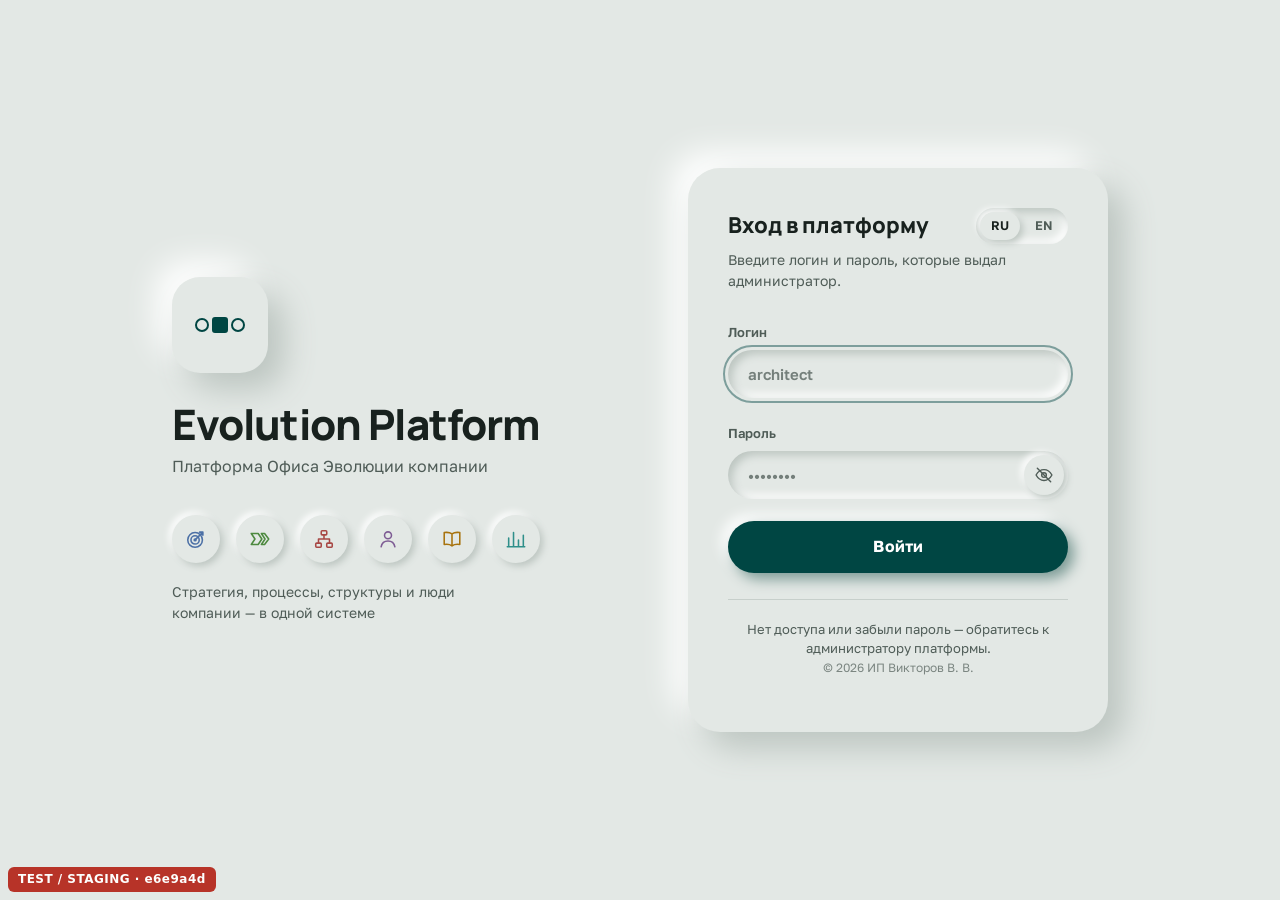
==== index.html @ 07d97118 "staging build: app e6e9a4d275a4ac68239e58b9d766c5c1ea2fd241 tooling 644537c550fa6f659517888a10ff8551" ====
<!doctype html>
<html lang="ru">
<head><meta http-equiv="Content-Security-Policy" content="connect-src 'self' https://rahindpqzsrizmmmmfdo.supabase.co wss://rahindpqzsrizmmmmfdo.supabase.co; img-src 'self' data: blob: https://rahindpqzsrizmmmmfdo.supabase.co; media-src 'self' blob: https://rahindpqzsrizmmmmfdo.supabase.co; frame-src 'self' blob:; worker-src 'self' blob:; form-action 'self'"><meta name="robots" content="noindex,nofollow">
  <meta charset="utf-8">
  <meta name="viewport" content="width=device-width,initial-scale=1,viewport-fit=cover">
  <title>Evolution Platform</title>
  <link rel="icon" href="./favicon.svg" type="image/svg+xml">
  <link rel="preconnect" href="https://fonts.googleapis.com">
  <link rel="preconnect" href="https://fonts.gstatic.com" crossorigin>
  <!-- шрифты не задерживают страницу (30.10.2026): пока не пришли — запасной шрифт -->
  <link rel="stylesheet" media="print" onload="this.media='all'" href="https://fonts.googleapis.com/css2?family=Golos+Text:wght@400;500;600&family=Inter:ital,wght@0,400;0,500;0,600;0,700;1,400&family=JetBrains+Mono:wght@400;500&family=Manrope:wght@600;700;800&display=swap">
  <script type="module" crossorigin src="./assets/index-Di-J_-VC.js"></script>
  <link rel="stylesheet" crossorigin href="./assets/index-BQ4oyfLB.css">
  <link rel="modulepreload" crossorigin href="./assets/main-DWskzImj.js">
</head>
<body>
<div id="login" class="login" hidden></div>
<div class="app" id="app" hidden>
  <header class="bar">
    <div class="brand">
      <span class="logo" aria-hidden="true"><i></i><i></i><i></i></span>
      <div>
        <h1>Evolution Platform</h1>
        <div class="eyebrow" data-i18n="Платформа Офиса Эволюции компании">Платформа Офиса Эволюции компании</div>
      </div>
    </div>
    <nav class="crumbs" id="crumbs" aria-label="Навигация"></nav>
    <div class="stats" id="stats"></div>
    <div class="search"><input id="q" type="search"></div>
    <div class="user" id="user"></div>
  </header>
  <nav class="modes" id="modes" role="tablist"></nav>
  <div class="toolbar" id="toolbar" role="toolbar"></div>
  <main class="main" id="main">
    <aside class="panel" id="panel" aria-live="polite"></aside>
    <section class="stage" id="stage">
      <svg id="svg" role="img"></svg>
      <div id="schema" hidden><div class="canvas" id="canvas"><svg class="edges" id="edges"></svg></div></div>
      <div id="priv" hidden></div>
      <div id="log" hidden></div>
      <div id="reg" hidden></div>
      <div id="bak" hidden></div>
      <div id="ntf" hidden></div>
      <div id="arb" hidden></div>
      <div class="status" id="status"></div>
      <div class="hint" id="hint" hidden></div>
      <div class="zoom" id="zoom">
        <button id="zin">+</button>
        <button id="zout">−</button>
        <button id="zfit" data-i18n="Вписать">Вписать</button>
      </div>
    </section>
    <div class="split" id="split" role="separator" aria-orientation="horizontal" tabindex="0" hidden></div>
    <section class="gridbox" id="grid" hidden></section>
  </main>
  <section class="home" id="home" hidden></section>
  <section class="funcs" id="funcs" hidden></section>
  <section class="funcs orgs" id="orgs" hidden></section>
  <section class="fdir" id="fdir" hidden></section>
  <section class="fdir auth" id="fauth" hidden></section>
  <section class="fdir dash" id="dash" hidden></section>
  <section class="fdir dash reqs" id="reqs" hidden></section>
  <section class="procs" id="procs" hidden><iframe id="procs-frame" title="Процессы"></iframe></section>
  <section class="fdir bm" id="bmod" hidden></section>
  <section class="fdir bm sc" id="scor" hidden></section>
  <section class="fdir bm pj" id="projm" hidden></section>
  <section class="fdir bm ig" id="integ" hidden></section>
  <section class="fdir" id="dtools" hidden></section>
  <section class="fdir emp" id="emp" hidden></section>
  <section class="fdir comms" id="comms" hidden></section>
  <section class="fdir kb" id="kb" hidden></section>
  <section class="procs" id="strat" hidden><iframe id="strat-frame" title="Стратегия"></iframe></section>
</div>
<div class="modal-bg" id="modal" hidden><div class="modal" id="modalBox" role="dialog" aria-modal="true" aria-labelledby="modalTitle"></div></div>
<div class="toast" id="toast" hidden></div>
<div id="evo-staging-badge" style="position:fixed;left:8px;bottom:8px;z-index:2147483647;padding:4px 10px;border-radius:6px;background:#b42318;color:#fff;font:600 12px/1.4 system-ui,sans-serif;letter-spacing:.04em;pointer-events:none;opacity:.92">TEST / STAGING · e6e9a4d</div></body>
</html>
---- assets/index-BQ4oyfLB.css ----
:root{--bg:#F2F4F1;--surface:#FFFFFF;--surface-2:#E9ECE8;--ink:#18211E;--ink-2:#5C6964;--line:#D8DDD8;--grid:#E3E7E2;--kind-fill:#E1ECEA;--kind-stroke:#1F5F5A;--accent:#004643;--accent-soft:rgba(0,70,67,.1);--head:#004643;--on-head:#F2F7F6;--ok:#2E7D4F;--proto:#B7790A;--open:#B42318;--on-status:#FFFFFF;--key:#A86A00;--scrim:rgba(10,30,28,.38);--e-sub:#1F5F5A;--e-part:#6B4FA0;--e-rel:#33556F;--e-inst:#8A9C99;--sans:"Golos Text",system-ui,-apple-system,"Segoe UI",Roboto,sans-serif;--mono:"JetBrains Mono",ui-monospace,"SFMono-Regular",Menlo,Consolas,monospace;--f-head:"Manrope","Golos Text",system-ui,sans-serif}@media(prefers-color-scheme:dark){:root:not([data-theme=light]){--bg:#111614;--surface:#191F1D;--surface-2:#222A27;--ink:#E5EBE8;--ink-2:#97A49F;--line:#2B3431;--grid:#1C2321;--kind-fill:#17322F;--kind-stroke:#62B5AB;--accent:#5CC3B8;--accent-soft:rgba(92,195,184,.16);--head:#12514D;--on-head:#E9F4F2;--ok:#5CC08A;--proto:#E3A93C;--open:#E5534B;--on-status:#0E1716;--key:#E6C766;--scrim:rgba(0,0,0,.55);--e-sub:#62B5AB;--e-part:#A98FDB;--e-rel:#8FB4D1;--e-inst:#5E726F;color-scheme:dark}}:root[data-theme=dark]{--bg:#111614;--surface:#191F1D;--surface-2:#222A27;--ink:#E5EBE8;--ink-2:#97A49F;--line:#2B3431;--grid:#1C2321;--kind-fill:#17322F;--kind-stroke:#62B5AB;--accent:#5CC3B8;--accent-soft:rgba(92,195,184,.16);--head:#12514D;--on-head:#E9F4F2;--ok:#5CC08A;--proto:#E3A93C;--open:#E5534B;--on-status:#0E1716;--key:#E6C766;--scrim:rgba(0,0,0,.55);--e-sub:#62B5AB;--e-part:#A98FDB;--e-rel:#8FB4D1;--e-inst:#5E726F;color-scheme:dark}html,body{height:100%}body{margin:0}[hidden]{display:none!important}body{background:var(--bg);color:var(--ink);font-family:var(--sans);font-size:14px;line-height:1.45}*{box-sizing:border-box}button,input,select,textarea{font:inherit;color:inherit}.app{display:grid;grid-template-rows:auto auto auto 1fr;height:100%;padding-inline:16px;padding-block:12px;gap:8px}.bar{display:flex;flex-wrap:wrap;align-items:center;gap:10px 24px;padding-block:6px 14px;border-bottom:1px solid var(--line)}h1,h2,h3{font-family:var(--f-head)}.brand{display:flex;align-items:center;gap:12px}.logo{display:flex;align-items:center;gap:3px;flex:none}.logo i{display:block;width:14px;height:14px;border:2.5px solid var(--accent);border-radius:50%}.logo i:nth-child(2){background:var(--accent);border-radius:3px;width:16px;height:16px}.eyebrow{font-size:13px;color:var(--ink-2)}h1{margin:0;font-size:19px;font-weight:800;line-height:1.2;letter-spacing:-.01em;text-wrap:balance}.stats{display:flex;gap:6px;flex-wrap:wrap}.chip{display:inline-flex;align-items:center;gap:6px;padding:3px 8px;border-radius:999px;background:var(--surface);border:1px solid var(--line);font-size:12px;font-variant-numeric:tabular-nums;white-space:nowrap}.dot{width:10px;height:10px;border-radius:50%;flex:none;display:inline-block}.search{margin-left:auto}.search input{width:clamp(120px,16vw,240px);max-width:100%;padding:8px 14px;border:0;border-radius:10px;background:var(--surface-2)}.search input:focus{outline:2px solid var(--accent-soft);background:var(--surface)}.search{position:relative}.search.has-count input{padding-right:92px}.search .q-count{position:absolute;right:30px;top:50%;transform:translateY(-50%);font:12px var(--mono);color:var(--ink-2);pointer-events:none;background:inherit}#q-list .cb-opt .dot{flex:none;align-self:center}#svg .pulse{animation:onto-pulse 1.2s ease-out 2;transform-box:fill-box}@keyframes onto-pulse{0%{r:var(--r0);opacity:1}to{r:var(--r1);opacity:0}}@media(prefers-reduced-motion:reduce){#svg .pulse{animation:none;opacity:.8}}.modes{display:flex;gap:0;border-bottom:1px solid var(--line);flex-wrap:wrap}.modes button{border:0;background:none;color:var(--ink-2);padding:8px 14px 9px;border-bottom:2px solid transparent;cursor:pointer;font-weight:500}.modes button[aria-selected=true]{color:var(--ink);border-bottom-color:var(--accent)}.modes button small{font-family:var(--mono);font-size:11px;color:var(--ink-2);margin-left:6px;font-weight:400}.toolbar{display:flex;flex-wrap:wrap;gap:8px;align-items:center;position:relative}.tb{display:inline-flex;align-items:center;gap:6px;padding:6px 11px;border:1px solid var(--line);border-radius:6px;background:var(--surface);cursor:pointer;font-size:13px;white-space:nowrap}.tb[aria-pressed=true]{background:var(--accent);border-color:var(--accent);color:var(--surface)}.tb.add{border-color:var(--accent);color:var(--accent);font-weight:500}.tb:disabled{opacity:.45;cursor:default}.tb .n{font-family:var(--mono);font-size:11px;padding:0 5px;border-radius:999px;background:var(--open);color:var(--on-status)}.tsep{width:1px;align-self:stretch;background:var(--line);margin:2px}.check{display:inline-flex;align-items:center;gap:6px;font-size:13px;cursor:pointer;white-space:nowrap}.check.off{opacity:.45;cursor:default}.lens{display:flex;border:1px solid var(--line);border-radius:6px;overflow:hidden;background:var(--surface)}.lens button{border:0;background:transparent;padding:6px 10px;font-size:12px;cursor:pointer;border-right:1px solid var(--line)}.lens button:last-child{border-right:0}.lens button[aria-pressed=true]{background:var(--accent);color:var(--surface)}.main{display:grid;grid-template-columns:440px minmax(0,1fr);gap:12px;min-height:0}.main.collapsed{grid-template-columns:minmax(0,1fr)}.main.collapsed .panel{display:none}.stage{position:relative;background:var(--surface);border:1px solid var(--line);border-radius:8px;overflow:hidden;min-height:0}#svg{width:100%;height:100%;display:block;touch-action:none;cursor:grab;-webkit-user-select:none;user-select:none}#svg.panning{cursor:grabbing}#svg.linking{cursor:crosshair}.zoom{position:absolute;right:10px;bottom:10px;display:flex;gap:4px;flex-wrap:wrap}.zoom button{padding:5px 10px;border:1px solid var(--line);background:var(--surface);border-radius:6px;cursor:pointer;font-size:12px}.status{position:absolute;left:12px;top:12px;right:12px;font-size:13px;color:var(--ink-2);pointer-events:none;max-width:60ch}.status b{color:var(--ink);font-weight:600}.hint{position:absolute;left:50%;top:12px;transform:translate(-50%);background:var(--ink);color:var(--surface);padding:6px 12px;border-radius:999px;font-size:13px;display:flex;gap:10px;align-items:center;z-index:3;max-width:calc(100% - 24px)}.hint button{all:unset;cursor:pointer;text-decoration:underline;text-underline-offset:2px}#schema{position:absolute;top:0;right:0;bottom:0;left:0;overflow:auto;background-color:var(--surface-2);background-image:radial-gradient(var(--line) 1px,transparent 1px);background-size:20px 20px}.canvas{position:relative}svg.edges{position:absolute;left:0;top:0;pointer-events:none;overflow:visible}.edges path{fill:none;stroke-width:1.5}.edges .fk path{stroke:var(--e-rel)}.edges .part path{stroke:var(--e-part)}.edges .isa path{stroke:var(--e-sub);stroke-dasharray:6 4}.edges text{font-family:var(--mono);font-size:12px;font-weight:600}.edges .fk text{fill:var(--e-rel)}.edges .part text{fill:var(--e-part)}.edges .isa text{fill:var(--e-sub)}.edges g.dim{opacity:.12}.edges g.on path{stroke-width:2.6}.box{position:absolute;width:260px;background:var(--surface);border:1px solid var(--line);box-shadow:0 1px 0 var(--line);-webkit-user-select:none;user-select:none}.box .hd{background:var(--head);color:var(--on-head);height:32px;padding:0 10px;font-weight:500;font-size:13px;cursor:grab;display:flex;justify-content:space-between;gap:8px;align-items:center;font-family:var(--mono)}.box .hd small{font-family:var(--sans);font-weight:400;opacity:.8;white-space:nowrap}.box.junction{border-style:dashed}.box.junction .hd{background:transparent;color:var(--ink-2);border-bottom:1px dashed var(--line);cursor:default}.box .r{display:grid;grid-template-columns:24px minmax(0,1fr) auto;gap:4px;align-items:center;height:22px;padding:0 10px 0 6px;border-top:1px solid var(--surface-2);font-family:var(--mono);font-size:12px}.box .r .k{color:var(--key);font-size:9.5px;font-weight:600;text-align:center}.box .r .n{overflow:hidden;text-overflow:ellipsis;white-space:nowrap}.box .r.pk .n{font-weight:500;text-decoration:underline;text-underline-offset:3px;text-decoration-color:var(--key)}.box .r.fk .n{color:var(--e-rel)}.box .r .t{color:var(--ink-2);font-size:11px}.box .r.nn .n:after{content:" *";color:var(--open)}.box.sel{outline:2px solid var(--accent);outline-offset:1px}.box.dim{opacity:.35}.box.match{outline:2px dashed var(--proto);outline-offset:2px}#grid{display:flex;flex-direction:column;grid-column:1/-1;min-height:0;background:var(--surface);border:1px solid var(--line);border-radius:8px;overflow:hidden}.main.data{grid-template-rows:minmax(140px,var(--top,42%)) 10px minmax(160px,1fr);row-gap:0}.main.data .panel,.main.data .stage{grid-row:1}.split{grid-column:1/-1;grid-row:2;cursor:row-resize;display:flex;align-items:center;justify-content:center;touch-action:none}.split:before{content:"";width:48px;height:4px;border-radius:2px;background:var(--line)}.split:hover:before,.split:focus-visible:before,.split.drag:before{background:var(--accent)}.main.data #grid{grid-row:3}.gbar{display:flex;flex-wrap:wrap;gap:8px;align-items:center;padding:10px 12px;border-bottom:1px solid var(--line)}.gbar select,.gbar input{padding:6px 8px;border:1px solid var(--line);border-radius:6px;background:var(--bg)}.gbar .tn{font-family:var(--mono);font-size:12px;color:var(--ink-2)}.gwrap{flex:1;overflow:auto;min-height:0}.twrap{overflow:auto;border:1px solid var(--line);border-radius:6px;max-height:46vh}table.g{border-collapse:separate;border-spacing:0;font-size:13px;min-width:100%}table.g th{position:sticky;top:0;z-index:1;background:var(--surface-2);text-align:left;font-weight:500;padding:6px 8px;border-bottom:1px solid var(--line);border-right:1px solid var(--grid);white-space:nowrap;vertical-align:bottom}table.g th .code{display:block;font-family:var(--mono);font-size:11px;color:var(--ink-2);font-weight:400}table.g th .code .k{color:var(--key);font-weight:600}table.g td{border-bottom:1px solid var(--grid);border-right:1px solid var(--grid);padding:0;vertical-align:middle;min-width:120px}table.g td.rn{min-width:0;width:34px;text-align:center;font-family:var(--mono);font-size:11px;color:var(--ink-2);cursor:pointer}table.g td.rn:hover{color:var(--accent);text-decoration:underline}table.g td.act{min-width:0;width:30px;text-align:center}table.g tr.sel td{background:var(--accent-soft)}table.g td input,table.g td select{width:100%;border:0;background:transparent;padding:6px 8px;min-width:0;border-radius:0}table.g td input[type=checkbox]{width:auto;margin:0 8px}table.g td input:focus,table.g td select:focus{outline:2px solid var(--accent);outline-offset:-2px;background:var(--surface)}table.g td.miss{box-shadow:inset 0 -2px 0 var(--open)}table.g td .m2m{all:unset;cursor:pointer;display:block;padding:6px 8px;font-size:12.5px;color:var(--e-rel);white-space:nowrap;overflow:hidden;text-overflow:ellipsis;max-width:260px}table.g td.st{min-width:0;white-space:nowrap;padding:0 8px}.gempty{padding:24px;color:var(--ink-2);max-width:60ch}.panel{background:var(--surface);border:1px solid var(--line);border-radius:8px;overflow:auto;padding:16px;min-height:0;min-width:0}.panel h2{margin:0;font-size:18px;font-weight:600;text-wrap:balance}.panel h3{margin:18px 0 8px;font-size:11px;font-family:var(--mono);font-weight:500;letter-spacing:.08em;text-transform:uppercase;color:var(--ink-2);display:flex;justify-content:space-between;align-items:center;gap:8px}.panel p{margin:6px 0}.muted{color:var(--ink-2)}.mono{font-family:var(--mono);font-size:12px}.back{all:unset;cursor:pointer;font-family:var(--mono);font-size:12px;color:var(--accent);padding:2px 4px;border-radius:4px}.list{display:flex;flex-direction:column;gap:2px}.row{display:grid;grid-template-columns:auto minmax(0,1fr) auto;gap:8px;align-items:center;padding:5px 6px;border-radius:4px;cursor:pointer;font-size:13px}.row:hover,.row:focus-visible{background:var(--accent-soft);outline:none}.row .verb{font-family:var(--mono);font-size:12px}.x{all:unset;cursor:pointer;color:var(--ink-2);font-size:13px;padding:0 6px;border-radius:4px}.x:hover,.x:focus-visible{color:var(--open);background:var(--accent-soft)}.badge{display:inline-flex;align-items:center;gap:5px;font-size:11px;font-family:var(--mono);padding:2px 7px;border-radius:999px;color:var(--on-status);white-space:nowrap}.seg{display:grid;grid-template-columns:repeat(3,1fr);gap:4px}.seg button{padding:6px 4px;border:1px solid var(--line);border-radius:6px;background:transparent;cursor:pointer;font-size:12px}.seg button[aria-pressed=true]{color:var(--on-status);border-color:transparent}.seg button:disabled{cursor:default;opacity:.7}label.f{display:flex;flex-direction:column;gap:4px;font-size:12px;color:var(--ink-2);margin-top:10px}label.f input,label.f textarea,label.f select,.inp{padding:6px 8px;border:1px solid var(--line);border-radius:6px;background:var(--bg);color:var(--ink);font-size:13px;min-width:0;width:100%}label.f textarea{min-height:60px;resize:vertical}.two{display:grid;grid-template-columns:1fr 1fr;gap:0 8px}.actions{display:flex;gap:8px;flex-wrap:wrap;margin-top:12px;align-items:center}.btn{padding:7px 12px;border-radius:6px;border:1px solid var(--line);background:transparent;cursor:pointer;font-size:13px}.btn.primary{background:var(--accent);border-color:var(--accent);color:var(--surface)}.btn.danger{color:var(--open);border-color:var(--open)}.btn.sm{padding:4px 9px;font-size:12px}.btn:disabled{opacity:.5;cursor:default}details.sec{border-top:1px solid var(--grid);margin-top:14px;padding-top:4px}details.sec>summary{cursor:pointer;list-style:none;font-size:11px;font-family:var(--mono);letter-spacing:.08em;text-transform:uppercase;color:var(--ink-2);padding:8px 0;display:flex;justify-content:space-between}details.sec>summary::-webkit-details-marker{display:none}details.sec>summary:after{content:"▸";transition:transform .15s}details.sec[open]>summary:after{transform:rotate(90deg)}.legend{display:grid;grid-template-columns:minmax(48px,max-content) 1fr;gap:8px 10px;align-items:center;font-size:13px}.note{font-size:12px;color:var(--ink-2);margin-top:12px}.q{display:grid;grid-template-columns:auto minmax(0,1fr) auto;gap:8px;align-items:start;padding:6px 4px;border-bottom:1px solid var(--grid);font-size:13px}.q:last-child{border-bottom:0}.q input[type=checkbox]{margin-top:3px}.q.done span{color:var(--ink-2);text-decoration:line-through}.cols{display:flex;flex-direction:column;gap:6px}.col{border:1px solid var(--line);border-radius:6px;padding:8px;display:grid;grid-template-columns:minmax(0,1fr) 110px auto;gap:6px;align-items:center}.col.sys{background:var(--surface-2);border-style:dashed}.col .code{grid-column:1 / -1;display:flex;gap:6px;align-items:center;font-family:var(--mono);font-size:11.5px;color:var(--ink-2)}.col .code input{font-family:var(--mono);font-size:11.5px;padding:3px 6px}.col .more{grid-column:1 / -1}.col label.nn{display:flex;gap:4px;align-items:center;font-size:12px;color:var(--ink-2);white-space:nowrap}.col .inp{padding:5px 7px}pre.sql{background:var(--surface-2);border:1px solid var(--line);border-radius:6px;padding:10px;font-family:var(--mono);font-size:11.5px;line-height:1.5;overflow:auto;max-height:340px;white-space:pre}.pop{position:absolute;z-index:20;top:calc(100% + 6px);right:0;width:min(520px,calc(100vw - 32px));max-height:min(70vh,640px);overflow:auto;background:var(--surface);border:1px solid var(--line);border-radius:8px;box-shadow:0 12px 32px #0000002e;padding:16px}.pop h2{margin:0 0 8px;font-size:16px;font-weight:600}.pop h3{margin:16px 0 8px;font-size:11px;font-family:var(--mono);font-weight:500;letter-spacing:.08em;text-transform:uppercase;color:var(--ink-2)}.rtable{width:100%;border-collapse:collapse;font-size:13px}.rtable td{border-top:1px solid var(--grid);padding:6px 4px;vertical-align:top}.rtable td.k{font-family:var(--mono);font-size:12px;white-space:nowrap}.modal-bg{position:fixed;top:0;right:0;bottom:0;left:0;background:var(--scrim);z-index:40;display:flex;align-items:center;justify-content:center;padding:16px}.modal{background:var(--surface);border:1px solid var(--line);border-radius:10px;width:min(560px,100%);max-height:calc(100% - 32px);overflow:auto;padding:20px;box-shadow:0 20px 48px #00000040}.modal h2{margin:0 0 4px;font-size:18px;font-weight:600}.cb{position:relative}.cb-inp{cursor:text}.cb-list{position:fixed;z-index:60;background:var(--surface);border:1px solid var(--line);border-radius:8px;box-shadow:0 12px 32px #00000038;overflow:auto;padding:4px 0;font-size:13px;overscroll-behavior:contain}.cb-grp{position:sticky;top:-4px;background:var(--surface);color:var(--ink-2);font-size:11.5px;font-weight:600;padding:6px 10px 3px;border-top:1px solid var(--line)}.cb-grp:first-child{border-top:0}.cb-opt{display:flex;gap:8px;align-items:baseline;padding:5px 10px;cursor:pointer;color:var(--ink);white-space:nowrap}.cb-opt span{overflow:hidden;text-overflow:ellipsis}.cb-opt small{color:var(--ink-2);font-size:11.5px;margin-left:auto;padding-left:12px}.cb-opt.on,.cb-opt:hover{background:var(--accent-soft)}.cb-opt[aria-selected=true] span{font-weight:600}.cb-empty{padding:6px 10px;color:var(--ink-2);font-size:12px}.muted.warn{color:var(--open)}.types{display:grid;grid-template-columns:1fr 1fr;gap:6px;margin-top:6px}.types label{display:flex;gap:8px;align-items:flex-start;border:1px solid var(--line);border-radius:6px;padding:8px 10px;cursor:pointer;font-size:13px;color:var(--ink)}.types label:has(input:checked){border-color:var(--accent);background:var(--accent-soft)}.types label.dis{opacity:.45;cursor:default}.types small{display:block;color:var(--ink-2);font-size:11.5px}.err{color:var(--open);font-size:13px;margin-top:10px}.toast{position:fixed;right:16px;bottom:16px;background:var(--ink);color:var(--surface);padding:7px 12px;border-radius:6px;font-size:13px;z-index:60}:focus-visible{outline:2px solid var(--accent);outline-offset:2px}svg text{font-family:var(--sans)}@media(max-width:900px){.app{height:auto}.main{grid-template-columns:minmax(0,1fr)}.stage{height:66vh;order:1}.main.data{grid-template-rows:none}.main.data .stage{height:40vh}.main.data .split{display:none}.main.data #grid{order:3;height:70vh}.panel{overflow:visible;order:2}.search{margin-left:0}.types{grid-template-columns:1fr}}@media(prefers-reduced-motion:reduce){*{transition:none!important}}.user{display:flex;gap:8px;align-items:center;font-size:12.5px;color:var(--ink-2)}.lang{display:inline-flex;gap:2px;border-radius:10px;padding:3px;background:var(--surface-2)}.lang button{border:0;background:transparent;padding:4px 10px;border-radius:8px;font-size:12.5px;font-weight:600;color:var(--ink-2);cursor:pointer}.lang button[aria-pressed=true]{background:var(--surface);color:var(--ink);box-shadow:0 1px 2px #0000000f}.login{min-height:100%;display:flex;align-items:center;justify-content:center;padding:24px 16px}.login .card{background:var(--surface);border:1px solid var(--line);border-radius:10px;padding:28px;width:min(420px,100%)}.login h1{margin:4px 0 6px}.login p{color:var(--ink-2);margin:0 0 16px}.login form{display:flex;flex-direction:column;gap:10px}.login .row2{display:flex;justify-content:space-between;align-items:center;margin-top:18px}#priv{position:absolute;top:0;right:0;bottom:0;left:0;overflow:auto;padding:16px 18px;background:var(--surface);z-index:2}#priv h2{margin:0 0 4px;font-size:18px;font-weight:600}#priv h3{margin:24px 0 8px;font-size:11px;font-family:var(--mono);font-weight:500;letter-spacing:.08em;text-transform:uppercase;color:var(--ink-2);display:flex;gap:10px;align-items:center}#priv .twrap{max-height:none}#priv td.k{padding:6px 8px;font-family:var(--mono);font-size:12.5px;white-space:nowrap}#priv td .sys{font-size:11px;color:var(--ink-2);margin-left:6px}.lvl-none{color:var(--ink-2)}.lvl-edit{color:var(--accent);font-weight:500}#log{position:absolute;top:0;right:0;bottom:0;left:0;overflow:auto;padding:16px 18px;background:var(--surface);z-index:2;display:flex;flex-direction:column;gap:10px}#log[hidden]{display:none}#log h2{margin:0;font-size:18px;font-weight:600}#log p{margin:0}.lbar{display:flex;flex-wrap:wrap;gap:8px;align-items:center}.lbar .inp{width:auto;min-width:150px;padding:6px 8px}.lbar input[type=search]{flex:1;min-width:220px}#log .twrap{max-height:none;flex:1;min-height:200px}table.g.log td{min-width:0}table.g.log td.lt{padding:6px 8px;font-size:12.5px;white-space:nowrap;vertical-align:top}table.g.log td.wrapc{white-space:normal;font-family:var(--mono);font-size:11.5px;color:var(--ink-2);min-width:280px;max-width:640px;overflow-wrap:anywhere}table.g.log tbody tr{cursor:pointer}table.g.log tbody tr:hover td{background:var(--surface-2)}table.g.log tr.ldet td{background:var(--surface-2);cursor:default;padding:10px 12px}.ldbox .rtable td{font-size:12.5px;vertical-align:top;overflow-wrap:anywhere}.ldbox td.old{color:var(--open);text-decoration:line-through}.ldbox pre.sql{max-height:260px}.taskchip{display:inline-flex;align-items:center;gap:6px;max-width:260px;padding:4px 10px;border:1px dashed var(--line);border-radius:999px;background:var(--surface);cursor:pointer;font-size:12.5px;color:var(--ink-2)}.taskchip small{font-family:var(--mono);font-size:10.5px;text-transform:uppercase;letter-spacing:.06em}.taskchip span{overflow:hidden;text-overflow:ellipsis;white-space:nowrap}.taskchip.on{border-style:solid;border-color:var(--accent);color:var(--ink);background:var(--accent-soft)}.modal.wide{width:min(760px,100%)}.dlist{display:flex;flex-direction:column;border:1px solid var(--line);border-radius:6px;max-height:46vh;overflow:auto;margin-top:8px}.drow{display:grid;grid-template-columns:auto minmax(0,1fr) auto auto;gap:10px;align-items:center;padding:6px 10px;border-bottom:1px solid var(--grid);cursor:pointer;font-size:13px}.drow:last-child{border-bottom:0}.drow:hover{background:var(--surface-2)}.dst{font-size:11.5px;color:var(--ink-2);white-space:nowrap}.dst.new{color:var(--accent)}.dst.need{color:var(--proto)}.dsum{font-size:13px;margin-top:10px}.ldbox .rtable{width:100%;table-layout:fixed}.ldbox .rtable td.k{width:180px}.ldbox .rtable td:nth-child(3){width:28px;text-align:center}table.g.fixed{table-layout:fixed;min-width:0}table.g.fixed td,table.g.fixed th{min-width:0;overflow:hidden}table.g.fixed th{position:sticky;white-space:nowrap;text-overflow:ellipsis}table.g.fixed td input,table.g.fixed td select{text-overflow:ellipsis}.colrs{position:absolute;top:0;right:0;width:7px;height:100%;cursor:col-resize;z-index:2;touch-action:none}.colrs:after{content:"";position:absolute;top:20%;bottom:20%;left:3px;width:1px;background:var(--line)}.colrs:hover:after,.colrs.drag:after{background:var(--accent);width:2px}table.g.fixed th .code{overflow:hidden;text-overflow:ellipsis}:root{--m-req:#A0527A;--m-dash:#2F8F8A;--m-onto:#C9A227;--m-strat:#5B7FB5;--m-proc:#5E9A4F;--m-func:#B85450;--m-empl:#8E6BA3;--m-onb:#C98A12;--m-admin:#7A8584;--m-digi:#2E86C1;--m-comm:#C9A227}.app.home{grid-template-rows:auto 1fr}.crumbs{display:flex;align-items:center;gap:10px}.crumbs:empty{display:none}.crumbs .crumb{font-weight:600;font-size:15px}section.home{overflow:auto;min-height:0;padding:4px 2px 20px}.home-head{margin:clamp(4px,1.5vh,14px) 0 clamp(10px,2vh,20px)}.home-head h2{margin:0;font-size:clamp(22px,2.1vw,30px);font-weight:800;letter-spacing:-.01em}.home-head p{margin:4px 0 0;max-width:90ch;color:var(--ink-2)}.home-grid{display:grid;gap:clamp(10px,1vw,14px);grid-template-columns:repeat(4,minmax(0,1fr));grid-template-areas:"comm proc func strat" "dash dash admin admin" "empl onb digi req"}.tile{--acc:var(--m-admin);position:relative;display:flex;flex-direction:column;gap:clamp(8px,1vh,12px);padding:clamp(12px,1.2vw,18px);border-radius:12px;border:1px solid transparent;background:var(--surface);min-width:0;transition:transform .12s ease,box-shadow .12s ease,border-color .12s ease}.tile[role=button]{cursor:pointer}.tile[role=button]:hover,.tile[role=button]:focus-visible{transform:translateY(-2px);box-shadow:0 10px 24px #10282414;outline:none;border-color:var(--line)}.tile[role=button]:focus-visible{border-color:var(--accent)}.tile.dev{background:transparent;border:1px dashed var(--line)}.tile.locked{background:var(--surface-2)}.tile.locked h3,.tile.locked .tile-hint{color:var(--ink-2)}.tile-top{display:flex;justify-content:space-between;align-items:center;gap:10px}.tile h3{margin:0;font-size:clamp(15px,1.2vw,17px);font-weight:700;text-wrap:balance;display:flex;align-items:center;gap:11px}.tile-ic{display:grid;place-items:center;width:clamp(30px,2.4vw,36px);height:clamp(30px,2.4vw,36px);border-radius:10px;flex:none;color:var(--acc);background:color-mix(in srgb,var(--acc) 14%,transparent)}.tile-ic svg{width:60%;height:60%}.tile.locked .tile-ic{color:var(--ink-2);background:var(--surface)}.tile-hint{margin:0;font-size:13px;line-height:1.4;color:var(--ink-2)}.tile-meta{margin:0;font-family:var(--mono);font-size:11px;color:var(--ink-2)}.tile .tag{font-family:var(--mono);font-size:10.5px;padding:3px 9px;border-radius:999px;white-space:nowrap;background:var(--surface-2);color:var(--ink-2)}.tile .tag.go{background:var(--accent-soft);color:var(--accent);transition:background .12s,color .12s}.tile[role=button]:hover .tag.go,.tile[role=button]:focus-visible .tag.go{background:var(--accent);color:var(--surface)}.tile-subs{display:flex;flex-wrap:wrap;gap:6px;margin-top:auto}.tile .sub{display:inline-flex;align-items:center;gap:6px;text-align:left;padding:5px 10px;border-radius:8px;border:0;background:var(--surface-2);font-size:12.5px;font-weight:500;cursor:pointer;color:var(--ink)}.tile .sub:hover:not(:disabled),.tile .sub:focus-visible{background:var(--accent-soft);color:var(--accent)}.tile .sub:disabled{cursor:default;color:var(--ink-2)}.tile .sub small{font-family:var(--mono);font-size:10px;color:var(--ink-2)}.tile .sub .ic{font-size:11px}.tile.feature{background:var(--accent);color:var(--surface)}.tile.feature .tile-hint,.tile.feature .tile-meta{color:color-mix(in srgb,var(--surface) 75%,transparent)}.tile.feature .tile-ic{color:var(--surface);background:color-mix(in srgb,var(--surface) 16%,transparent)}.tile.feature .sub{background:color-mix(in srgb,var(--surface) 14%,transparent);color:var(--surface)}.tile.feature .sub:hover:not(:disabled),.tile.feature .sub:focus-visible{background:color-mix(in srgb,var(--surface) 26%,transparent);color:var(--surface)}.tile.feature .sub small{color:color-mix(in srgb,var(--surface) 70%,transparent)}.tile.feature .tag.go,.tile.feature[role=button]:hover .tag.go{background:var(--surface);color:var(--accent)}.a-onto{--acc:var(--m-onto);grid-area:onto}.a-comm{--acc:var(--m-comm);grid-area:comm}.a-strat{--acc:var(--m-strat);grid-area:strat}.a-proc{--acc:var(--m-proc);grid-area:proc}.a-func{--acc:var(--m-func);grid-area:func}.a-empl{--acc:var(--m-empl);grid-area:empl}.a-onb{--acc:var(--m-onb);grid-area:onb}.a-digi{--acc:var(--m-digi);grid-area:digi}.a-admin{--acc:var(--m-admin);grid-area:admin}.a-dash{--acc:var(--m-dash);grid-area:dash}.a-req{--acc:var(--m-req);grid-area:req}@media(max-width:1100px){.home-grid{grid-template-columns:repeat(3,minmax(0,1fr));grid-template-areas:"comm proc func" "strat dash digi" "empl onb req" "admin admin admin"}}@media(max-width:820px){.home-grid{grid-template-columns:repeat(2,minmax(0,1fr));grid-template-areas:"comm proc" "strat func" "dash digi" "empl onb" "req req" "admin admin"}}@media(max-width:640px){.home-grid{grid-template-columns:1fr;grid-template-areas:"comm" "proc" "strat" "func" "dash" "digi" "empl" "onb" "req" "admin"}}table.g.pm td.k{white-space:normal;min-width:240px}table.g.pm td.k .sys{display:block;margin:2px 0 0;font-size:10.5px}table.g.pm tr.grp td{background:var(--surface-2);font-weight:600;padding:8px;font-size:13px}table.g.pm tr.grp small{font-weight:400;color:var(--ink-2)}table.g.pm .dot{display:inline-block;width:10px;height:10px;border-radius:50%;background:var(--acc);margin-right:8px;vertical-align:-1px}table.g.pm th.rolecol{min-width:190px;vertical-align:top}table.g.pm .rolehd{display:flex;gap:4px;align-items:center}table.g.pm .rolehd{align-items:flex-start}table.g.pm .rolehd textarea{flex:1;min-width:0;border:1px solid var(--line);border-radius:6px;padding:4px 6px;font:inherit;font-weight:500;line-height:1.3;background:var(--surface);color:inherit;resize:none;overflow:hidden;white-space:normal;overflow-wrap:anywhere;min-height:calc(2.6em + 10px)}table.g.pm .rolehd textarea:disabled{color:inherit;opacity:1}table.g.pm th .sys{display:block;font-weight:400;font-size:11px;color:var(--ink-2);margin-top:3px}#reg{position:absolute;top:0;right:0;bottom:0;left:0;overflow:auto;padding:16px 18px;background:var(--surface);z-index:2;display:flex;flex-direction:column;gap:10px}#reg[hidden]{display:none}#reg h2{margin:0;font-size:18px;font-weight:600}#reg p{margin:0}#reg .twrap{max-height:none;flex:1;min-height:200px}.fchip{display:inline-flex;align-items:center;gap:6px;padding:5px 10px;border:1px solid var(--line);border-radius:999px;background:var(--surface);cursor:pointer;font-size:12.5px}.fchip .n{font-family:var(--mono);font-size:11px;color:var(--ink-2)}.fchip.on{background:var(--accent);border-color:var(--accent);color:var(--surface)}.fchip.on .n{color:var(--surface)}.mchip{display:inline-block;margin:1px 4px 1px 0;padding:2px 8px;border-radius:999px;font-size:11.5px;border:1px solid color-mix(in srgb,var(--acc) 55%,var(--line));background:color-mix(in srgb,var(--acc) 12%,var(--surface));white-space:nowrap}.mchip.own{font-weight:600}table.g.reg td.wrapc2{white-space:normal;min-width:200px;max-width:360px}table.g.reg .warn{color:var(--open);font-size:12px}table.g.reg .ok{color:var(--ok);font-size:12px}.mchip.a-onto,.mchip.a-comm,.mchip.a-strat,.mchip.a-proc,.mchip.a-func,.mchip.a-empl,.mchip.a-onb,.mchip.a-digi,.mchip.a-admin,.mchip.a-dash,.mchip.a-req,.ugrp{grid-area:auto}.usedin{margin-top:8px;display:flex;flex-direction:column;gap:6px}.ugrp{display:flex;flex-wrap:wrap;gap:4px;align-items:center}.ugrp .dot{background:var(--acc);margin-right:2px}.uchip{display:inline-flex;align-items:center;gap:4px;padding:3px 8px;border-radius:999px;border:1px solid var(--line);font-size:12px;cursor:pointer;background:var(--surface)}.uchip.on{border-color:color-mix(in srgb,var(--acc) 60%,var(--line));background:color-mix(in srgb,var(--acc) 14%,var(--surface))}.uchip.own{font-weight:600}.uchip input,.jhead h2{margin:0}.jtabs{align-self:flex-start}.jtabs button{font-size:13px;padding:7px 14px}.kpis{display:grid;grid-template-columns:repeat(6,minmax(0,1fr));gap:10px}.kpi{border:1px solid var(--line);border-radius:10px;padding:12px 14px;background:var(--surface-2);display:flex;flex-direction:column;gap:2px}.kpi b{font-size:24px;font-weight:600;font-variant-numeric:tabular-nums}.kpi span{font-family:var(--mono);font-size:10.5px;letter-spacing:.06em;text-transform:uppercase;color:var(--ink-2)}.kpi.warn{background:color-mix(in srgb,var(--proto) 14%,var(--surface));border-color:color-mix(in srgb,var(--proto) 45%,var(--line))}.kpi.err{background:color-mix(in srgb,var(--open) 12%,var(--surface));border-color:color-mix(in srgb,var(--open) 45%,var(--line))}@media(max-width:1100px){.kpis{grid-template-columns:repeat(3,minmax(0,1fr))}}.jh{margin:6px 0 0;font-size:11px;font-family:var(--mono);font-weight:500;letter-spacing:.08em;text-transform:uppercase;color:var(--ink-2)}.jerr{border:1px solid var(--line);border-radius:10px;padding:10px 12px;background:var(--surface)}.jerr.warn{background:color-mix(in srgb,var(--proto) 10%,var(--surface));border-color:color-mix(in srgb,var(--proto) 40%,var(--line))}.jerr.error{background:color-mix(in srgb,var(--open) 8%,var(--surface));border-color:color-mix(in srgb,var(--open) 40%,var(--line))}.jerr-top{display:flex;flex-wrap:wrap;gap:8px 12px;align-items:center}.jerr-top .btn{margin-left:auto}.jerr-top code{font-size:12px}.jerr-body{margin-top:8px;font-size:13px}.jerr-body p{margin:4px 0}.tline{display:flex;flex-direction:column;gap:5px}.ti{display:grid;grid-template-columns:110px auto 1fr auto;gap:10px;align-items:center;font-size:12.5px}:root{--fx-income:#4A8F74;--fx-service:#D2A43C;--fx-expertise:#C0504A;--fx-unset:#AEBBB9;--fx-matrix:#6B4FA0;--fx-dispute:#B07A3E;--fx-conflict:#3F2A9A;--fx-sel:#E8A317;--fx-soft:#D5DFDD}@media(prefers-color-scheme:dark){:root:not([data-theme=light]){--fx-income:#5FAE8E;--fx-service:#E0B655;--fx-expertise:#D96A63;--fx-unset:#4F6461;--fx-matrix:#A58BD6;--fx-dispute:#D19A5C;--fx-conflict:#9C8BF0;--fx-soft:#243734}}:root[data-theme=dark]{--fx-income:#5FAE8E;--fx-service:#E0B655;--fx-expertise:#D96A63;--fx-unset:#4F6461;--fx-matrix:#A58BD6;--fx-dispute:#D19A5C;--fx-conflict:#9C8BF0;--fx-soft:#243734}.funcs{display:flex;flex-direction:column;gap:10px;min-height:0;overflow:hidden}.funcs .row{display:flex;flex-wrap:wrap;gap:8px;align-items:center;padding:0;cursor:default;border-radius:0}.funcs .small{font-size:12px;color:var(--ink-2);margin:0}.funcs h3{font-family:var(--mono);font-size:11px;font-weight:500;letter-spacing:.08em;text-transform:uppercase;color:var(--ink-2);margin:0 0 8px;display:flex;justify-content:space-between;align-items:center;gap:8px}.funcs .btn{background:var(--surface);color:var(--ink);white-space:nowrap}.funcs .btn.primary{background:var(--accent);color:var(--surface)}.funcs .btn.link{border:0;background:none;color:var(--accent);padding:0;text-decoration:underline;text-underline-offset:3px;text-transform:none;letter-spacing:0;font-family:var(--sans)}.fx-bar{display:flex;flex-wrap:wrap;gap:10px 16px;align-items:center;justify-content:space-between}.fx-legend{display:flex;flex-wrap:wrap;gap:6px 14px;font-size:12.5px;color:var(--ink-2);align-items:center}.fx-legend span{display:inline-flex;align-items:center;gap:6px}.fx-legend .sw{width:18px;height:6px;border-radius:2px;display:inline-block}.fx-legend .sw.dash{height:0;border-top:2px dashed var(--fx-matrix);border-radius:0}.fx-tools .inp{width:min(280px,70vw);background:var(--surface)}.fx-wrap{position:relative;flex:1;min-height:360px;overflow:hidden;background:var(--surface);border-radius:8px;border:1px solid var(--line);cursor:grab;touch-action:none;outline:none;background-image:radial-gradient(var(--fx-soft) 1px,transparent 1px);background-size:20px 20px}.fx-wrap:focus-visible{outline:2px solid var(--accent)}.fx-wrap.drag{cursor:grabbing;-webkit-user-select:none;user-select:none}.fx-tree{position:absolute;left:0;top:0;transform-origin:0 0}.fx-tree svg{position:absolute;left:0;top:0;overflow:visible;pointer-events:none}.fx-tree svg path{fill:none;stroke:var(--line);stroke-width:1.4}.fx-tree svg path.mx{stroke:var(--fx-matrix);stroke-dasharray:5 4}.fx-empty{position:absolute;top:0;right:0;bottom:0;left:0;display:grid;place-content:center;justify-items:center;gap:10px;text-align:center;color:var(--ink-2)}.fx-foot{display:flex;flex-wrap:wrap;gap:8px 16px;justify-content:space-between;align-items:center}.fx-stats{display:flex;gap:6px;flex-wrap:wrap}.fx-node{--cc:var(--fx-unset);position:absolute;border-radius:8px;padding:12px 11px 10px;display:flex;flex-direction:column;gap:4px;cursor:pointer;background:var(--surface);color:var(--ink);border:1px solid color-mix(in srgb,var(--cc) 45%,var(--line));box-shadow:0 1px 2px #0000000f;min-height:70px}.fx-node:before{content:"";position:absolute;left:-1px;right:-1px;top:-1px;height:6px;border-radius:8px 8px 0 0;background:var(--cc)}.fx-node.c-income{--cc:var(--fx-income)}.fx-node.c-service{--cc:var(--fx-service)}.fx-node.c-expertise{--cc:var(--fx-expertise)}.fx-node.company{background:var(--ink);color:var(--surface);border-color:var(--ink)}.fx-node.company:before{display:none}.fx-node.proto{border-style:dashed}.fx-node .k{font-family:var(--mono);font-size:9.5px;letter-spacing:.08em;text-transform:uppercase;color:var(--ink-2);display:flex;justify-content:space-between;gap:6px}.fx-node.company .k{color:color-mix(in srgb,var(--surface) 75%,transparent)}.fx-node .k .ct{color:var(--cc);font-weight:600}.fx-node .t{font-size:13px;line-height:1.28;font-weight:600;overflow-wrap:anywhere}.fx-node .p{font-size:11.5px;color:var(--ink-2);overflow-wrap:anywhere}.fx-node.company .p{color:color-mix(in srgb,var(--surface) 80%,transparent)}.fx-node .m{display:flex;flex-wrap:wrap;gap:4px;margin-top:2px}.fx-node .m span{font-family:var(--mono);font-size:10px;padding:1px 6px;border-radius:999px;background:var(--surface-2);color:var(--ink-2)}.fx-node .m span.mx{background:color-mix(in srgb,var(--fx-matrix) 14%,var(--surface));color:var(--fx-matrix)}.fx-node .m span.vn{background:color-mix(in srgb,var(--fx-sel) 22%,var(--surface));color:var(--ink)}.fx-vbar{display:flex;flex-wrap:wrap;gap:8px 10px;align-items:center;padding:8px 10px;border:1px solid var(--line);border-radius:8px;background:var(--surface)}.fx-vbar .fx-vlabel{font-family:var(--mono);font-size:11px;letter-spacing:.08em;text-transform:uppercase;color:var(--ink-2)}.fx-vbar .lens{flex-wrap:wrap;max-width:100%}.fx-vbar .lens button{max-width:220px;overflow:hidden;text-overflow:ellipsis;white-space:nowrap}.fx-vbar .fx-vhist{width:auto;max-width:240px;padding:4px 8px;font-size:12px}.fx-vbar .fx-vsp{flex:1}.funcs.fx-draft .fx-vbar{border-color:var(--fx-sel);background:color-mix(in srgb,var(--fx-sel) 8%,var(--surface))}.funcs.fx-draft .fx-wrap{border-style:dashed;border-color:var(--fx-sel)}.fx-vopts{display:grid;gap:8px}.fx-vopt{display:flex;flex-direction:column;align-items:flex-start;gap:2px;text-align:left;padding:10px 12px;white-space:normal}.fx-vopt small{color:var(--ink-2);font-size:12px}.fx-vdiff{margin:8px 0 0;padding-left:18px;display:grid;gap:4px;font-size:13px}.fx-vdiff li.warn{color:var(--open)}@media(max-width:640px){.fx-vbar .fx-vsp{display:none}.fx-vbar .fx-vstate{flex-basis:100%}}.fx-node .m span.warn{background:color-mix(in srgb,var(--fx-dispute) 16%,var(--surface));color:var(--fx-dispute)}.fx-node.sel{box-shadow:0 0 0 3px var(--fx-sel)}.fx-node.hit{outline:2px dashed var(--fx-sel);outline-offset:3px}.fx-node:hover .add,.fx-node.sel .add,.fx-node:focus-within .add{opacity:1}.fx-node .add,.fx-node .fold{position:absolute;width:22px;height:22px;border-radius:50%;border:1px solid var(--line);background:var(--surface);color:var(--ink);display:grid;place-items:center;font:inherit;font-size:14px;line-height:1;padding:0;cursor:pointer;z-index:3}.fx-node .add{left:50%;bottom:-31px;margin-left:-11px;opacity:0;transition:opacity .12s}.fx-node .add:before{content:"";position:absolute;top:-8px;right:-4px;bottom:-4px;left:-4px}.fx-node .add:hover,.fx-node .fold:hover{border-color:var(--accent);color:var(--accent)}.fx-node .fold{right:-8px;top:-8px;font-size:10px;width:auto;min-width:22px;padding:0 5px;border-radius:999px;font-family:var(--mono)}.fx-modal{position:fixed;top:0;right:0;bottom:0;left:0;z-index:60;background:var(--scrim);display:flex;align-items:center;justify-content:center;padding:16px}.fx-panel,.fx-meth,.fx-io{background:var(--bg);border:1px solid var(--line);border-radius:12px;width:min(1100px,100%);max-height:calc(100vh - 32px);overflow:auto;box-shadow:0 20px 60px #00000047}.fx-io{width:min(640px,100%);padding:18px}.fx-io h2{margin:0 0 6px;font-size:17px}.fx-io textarea{width:100%;height:280px;font:12px/1.4 var(--mono);background:var(--surface-2);color:var(--ink);border:1px solid var(--line);border-radius:8px;padding:8px;margin-top:8px}.fx-io .row{justify-content:flex-end}.fx-panel .p-head{position:sticky;top:0;z-index:2;background:var(--bg);padding:16px 20px 12px;border-bottom:1px solid var(--line);display:flex;justify-content:space-between;gap:12px;align-items:flex-start}.fx-panel .ttl{font-size:clamp(20px,2.4vw,28px);font-weight:500;line-height:1.15;border:0;background:transparent;padding:2px 0;width:100%;color:var(--ink);font-family:var(--sans)}.fx-panel .ttl:focus{outline:0;border-bottom:2px solid var(--accent)}.fx-panel .sub{font-size:13px;color:var(--ink-2)}.fx-panel .p-body{display:grid;grid-template-columns:minmax(0,1.15fr) minmax(0,1fr);gap:16px;padding:16px 20px}.fx-panel .p-col{display:flex;flex-direction:column;gap:16px;min-width:0}.fx-panel .p-foot{position:sticky;bottom:0;background:var(--bg);border-top:1px solid var(--line);padding:12px 20px;display:flex;flex-wrap:wrap;gap:6px;justify-content:space-between}.fx-card{background:var(--surface);border:1px solid var(--line);border-radius:10px;padding:14px}.fx-card.stripe{border-left:4px solid var(--cc,var(--line))}.fx-card label.f{display:flex;flex-direction:column;gap:4px;font-size:12px;color:var(--ink-2);margin-top:8px}.fx-card .two{display:grid;grid-template-columns:1fr 1fr;gap:10px}.fx-card .two label.f{margin-top:0}.fx-card .corp{display:grid;grid-template-columns:repeat(3,1fr);gap:8px}.fx-card .corp button{font:inherit;text-align:left;border:1px solid var(--line);border-top:5px solid var(--cc);border-radius:8px;padding:9px 10px;cursor:pointer;background:var(--surface);color:var(--ink);display:flex;flex-direction:column;gap:3px}.fx-card .corp button b{font-size:13px}.fx-card .corp button small{font-size:11.5px;color:var(--ink-2);line-height:1.3}.fx-card .corp button[aria-pressed=true]{outline:2px solid var(--cc);background:color-mix(in srgb,var(--cc) 10%,var(--surface))}.fx-card .radio{display:flex;gap:6px}.fx-card .radio button{font:inherit;font-size:13px;flex:1;border:1px solid var(--line);border-radius:8px;padding:7px 10px;cursor:pointer;background:var(--surface);color:var(--ink)}.fx-card .radio button[aria-pressed=true]{border-color:var(--accent);background:color-mix(in srgb,var(--accent) 10%,var(--surface));font-weight:500}.fx-card button:disabled{cursor:default}.fx-list{display:flex;flex-direction:column}.fx-list .li{display:grid;grid-template-columns:28px minmax(0,1fr) auto auto;gap:8px;align-items:center;border-top:1px solid var(--fx-soft);padding:5px 0}.fx-list .li:last-child{border-bottom:1px solid var(--fx-soft)}.fx-list .n{font-family:var(--mono);font-size:12px;color:var(--ink-2)}.fx-list textarea.grow{font:inherit;border:1px solid transparent;background:transparent;color:var(--ink);padding:5px 6px;resize:none;overflow:hidden;line-height:1.35;width:100%;font-size:13px;border-radius:6px}.fx-list textarea.grow:hover{border-color:var(--fx-soft)}.fx-list .x{border:0;background:none;color:var(--ink-2);cursor:pointer;font-size:14px;padding:2px 6px}.fx-list .x:hover{color:var(--open)}.fx-list label.b{display:flex;align-items:center;gap:4px;font-size:11.5px;white-space:nowrap;color:var(--ink-2)}.funcs .addrow{margin-top:8px}.funcs .note-box{border-left:4px solid var(--cb);background:color-mix(in srgb,var(--cb) 9%,var(--surface));border-radius:0 10px 10px 0;padding:12px 14px}.funcs .note-box h3{color:var(--cb);font-family:var(--sans);font-size:14px;text-transform:none;letter-spacing:0;font-weight:600}.funcs .note-box textarea{background:transparent;border-color:color-mix(in srgb,var(--cb) 30%,var(--line))}.funcs .src{font-family:var(--mono);font-size:10px;color:var(--ink-2);text-transform:none;letter-spacing:0;text-align:right;max-width:55%}.fx-meth{width:min(1200px,100%);padding:22px 24px}.fx-meth .row{justify-content:space-between}.fx-meth .big{font-size:clamp(24px,3vw,36px);font-weight:400;margin:6px 0 4px}.fx-meth .lead{color:var(--ink-2);margin:0 0 16px}.fx-meth .mgrid{display:grid;grid-template-columns:repeat(3,minmax(0,1fr));gap:14px}.fx-meth .mcard{background:var(--surface);border-top:6px solid var(--cc);border-radius:4px;padding:16px;display:flex;flex-direction:column;gap:8px}.fx-meth .clr{font-family:var(--mono);font-size:11px;letter-spacing:.1em;text-transform:uppercase;color:var(--cc);font-weight:600}.fx-meth .mcard h2{font-size:22px;font-weight:400;margin:0}.fx-meth .mcard p{margin:0}.fx-meth dl{margin:6px 0 0;display:grid;gap:6px}.fx-meth dt{font-size:11.5px;color:var(--ink-2)}.fx-meth dd{margin:0;font-weight:500}.fx-meth ol{margin:6px 0 0;padding-left:20px;font-size:13px}.fx-meth ol li{margin:3px 0}.fx-meth .q{border-left:3px solid var(--cc);padding:8px 10px;background:var(--surface-2);font-size:12.5px}@media(max-width:860px){.fx-panel .p-body,.fx-meth .mgrid,.fx-card .corp,.fx-card .two{grid-template-columns:1fr}}.app.fxmode{grid-template-rows:auto 1fr}.procs{min-height:0;display:flex;border:1px solid var(--line);border-radius:8px;overflow:hidden;background:var(--surface)}.procs iframe{flex:1;width:100%;height:100%;border:0;display:block;background:#fff}.fx-linked{display:flex;flex-direction:column;gap:4px;margin-bottom:8px}.fx-proc{font:inherit;font-size:13px;text-align:left;border:1px solid var(--line);border-left:3px solid var(--m-proc);background:var(--surface-2);color:var(--ink);border-radius:6px;padding:5px 8px;cursor:pointer;display:flex;gap:6px;align-items:baseline}.fx-proc:hover{border-color:var(--m-proc)}.fx-proc .lv{font-family:var(--mono);font-size:10px;color:var(--ink-2)}#bak{position:absolute;top:0;right:0;bottom:0;left:0;overflow:auto;padding:16px 18px;background:var(--surface);z-index:2;display:flex;flex-direction:column;gap:12px}#bak h2{margin:0;font-size:20px}.bak-card{border:1px solid var(--line);border-radius:10px;padding:14px 16px;background:var(--surface-2);display:flex;flex-direction:column;gap:8px;max-width:980px}.bak-card h3{margin:0;font-size:15px}.bak-row{display:grid;grid-template-columns:repeat(auto-fit,minmax(200px,1fr));gap:10px}.bak-row label.f{display:flex;flex-direction:column;gap:4px;font-size:12px;color:var(--ink-2)}.bak-card .chk{display:flex;gap:6px;align-items:baseline;font-size:13px}.bak-groups{display:flex;flex-direction:column;gap:6px;padding:8px 0}.bak-card .actions{display:flex;gap:8px;align-items:center;flex-wrap:wrap}.bak-card .small{font-size:12px;margin:0}table.g.pm tr.okr-head td{padding:6px 8px;background:var(--surface)}table.g.pm tr.okr-head .okr-tg{margin-right:8px}table.g.pm tr.okr-sub td.k{padding-left:28px;font-size:12.5px}table.g.pm tr.okr-sub td{background:color-mix(in srgb,var(--surface-2) 50%,var(--surface))}.fdir{display:flex;flex-direction:column;gap:12px;padding:4px 0 24px;min-height:0}.fdir .fd-head{display:flex;justify-content:space-between;align-items:flex-start;gap:16px}.fdir .fd-head h2{margin:0 0 4px}.fdir .fd-head p{margin:0;max-width:80ch}.comms .comm-empty{border:1px dashed var(--line);border-radius:12px;padding:28px;text-align:center}.comms .comm-empty p{margin:4px 0}.fdir .fd-chips{display:flex;flex-wrap:wrap;gap:6px}.fdir .fd-tools{display:grid;grid-template-columns:1fr 220px 190px;gap:8px}.fdir .fd-wrap{max-height:none}.fdir table.fd td{padding:7px 8px;vertical-align:top;cursor:pointer}.fdir table.fd td.rn{padding:7px 4px}.fdir table.fd tr:hover td{background:var(--accent-soft)}.fdir table.fd .fd-name{font-weight:500;min-width:220px}.fdir table.fd .fd-long{min-width:280px;color:var(--ink-2)}@media(max-width:760px){.fdir .fd-tools{grid-template-columns:1fr}.fdir .fd-head{flex-direction:column}}.dash .ff-tools{grid-template-columns:1fr 260px auto}.dash .ff-old{display:flex;gap:6px;align-items:center;font-size:13px;white-space:nowrap}.dash .chip{cursor:pointer}.dash .chip.on{background:var(--accent);color:var(--surface);border-color:var(--accent)}.dash .chip .dot{width:8px;height:8px;border-radius:50%;display:inline-block}.dash .ff-group{display:flex;flex-direction:column;gap:6px}.dash .ff-group h3{margin:8px 0 0;font-size:15px;display:flex;gap:8px;align-items:baseline}.dash .ff-group h3 .muted{font-size:12px;font-weight:400}.dash table.ff td{padding:7px 8px;vertical-align:top}.dash table.ff td.ff-main{min-width:360px;display:table-cell}.dash table.ff td.ff-main b{display:block;font-weight:500}.dash table.ff td.ff-main .muted{display:block;font-size:12px;margin-top:2px}.dash table.ff td.ff-sec{min-width:180px;color:var(--ink-2)}.dash table.ff td.mono{font-family:var(--mono);font-size:12px;min-width:90px;white-space:nowrap}.dash table.ff tr.ff-row[tabindex]{cursor:pointer}.dash table.ff tr.ff-row[tabindex]:hover td{background:var(--accent-soft)}.dash .ff-st{display:inline-block;padding:1px 8px;border-radius:999px;font-size:12px;color:var(--c);border:1px solid var(--c);white-space:nowrap}@media(max-width:760px){.dash .ff-tools{grid-template-columns:1fr}.dash table.ff td.ff-main{min-width:240px}}.pp .pp-chips{display:flex;flex-wrap:wrap;gap:6px;margin:6px 0 4px}.pp .pp-chip{font-size:12px;padding:2px 8px;border-radius:999px;border:1px solid var(--line);white-space:nowrap}.pp .pp-chip.ok{color:#2e7d4f;border-color:#9ccdb0;background:#eef8f1}.pp .pp-chip.bad{color:#b04a4a;border-color:#e3b3b3;background:#fbf0f0}.pp .pp-chip.na{color:var(--ink-2)}.pp .pp-concept{display:flex;gap:8px;align-items:center;font-size:13px}.dash .cs-verdict{padding:9px 12px;border-radius:8px;font-weight:500;border:1px solid}.dash .cs-verdict.bad{background:#fbeded;border-color:#e3b3b3;color:#8e2f2f}.dash .cs-verdict.ok{background:#eef8f1;border-color:#9ccdb0;color:#2e7d4f}.dash .cs-kpis{display:grid;grid-template-columns:repeat(5,minmax(0,1fr));gap:10px}.dash .cs-kpi{display:flex;flex-direction:column;gap:2px;padding:10px 12px;border:1px solid var(--line);border-radius:10px;background:var(--surface)}.dash .cs-kpi b{font-size:24px;line-height:1.1;font-variant-numeric:tabular-nums}.dash .cs-kpi span{font-size:12px;color:var(--ink-2)}.dash .cs-kpi.red b{color:#b04a4a}.dash .cs-kpi.yellow b{color:#a87410}.dash .cs-meta{margin:0;font-size:12px}.dash .cs-tabs{align-self:flex-start;flex-shrink:0}.dash .mon-cards,.dash .cs-verdict,.dash .cs-meta{flex-shrink:0}.dash .cs-bar-row{display:flex;justify-content:space-between;align-items:center;gap:8px;flex-wrap:wrap}.dash .cs-tw{max-height:calc(100vh - 120px)}.dash table.g th{z-index:2;box-shadow:0 1px 0 var(--line)}.dash.cs-full{background:var(--bg);padding:14px 16px;height:100vh;overflow:hidden;gap:10px}.dash.cs-full .cs-nofull{display:none}.dash.cs-full #cs-body{flex:1;min-height:0;display:flex;flex-direction:column;overflow:auto}.dash.cs-full .cs-tw{flex:1 1 auto;min-height:0;max-height:none}.dash table.cs-matrix td{padding:4px 8px;vertical-align:middle;min-width:0}.dash table.cs-matrix td.cs-obj{min-width:240px}.dash table.cs-matrix th.cs-step{text-align:center;min-width:92px}.dash table.cs-matrix tr.cs-mod td{background:var(--surface-2);font-weight:600;font-size:12px;padding:6px 8px}.dash .cs-c{text-align:center}.dash .cs-c.ok{color:#2e7d4f}.dash .cs-c.na{color:var(--ink-2)}.dash .cs-c button{min-width:32px;height:22px;border-radius:999px;border:1px solid var(--c);color:var(--c);background:var(--surface);font-size:12px;font-weight:600;cursor:pointer}.dash .cs-c.red button{background:#fbeded}.dash .cs-c.yellow button{background:#fcf5e6}.dash .cs-c.info button{background:#eef3fa}.dash .linkish{border:0;background:none;padding:0;color:var(--ink);cursor:pointer;text-align:left;font:inherit}.dash .linkish:hover{color:var(--accent);text-decoration:underline}.dash .cs-tools{display:grid;grid-template-columns:1fr 170px 170px 220px auto;gap:8px;margin-bottom:8px}.dash table.cs-list td{padding:6px 8px;vertical-align:top;min-width:0}.dash table.cs-list td small{display:block}.dash .cs-sev{display:inline-block;padding:1px 8px;border-radius:999px;font-size:12px;color:var(--c);border:1px solid var(--c);white-space:nowrap}.dash .cs-new{display:block;font-size:11px;color:#b04a4a;margin-top:2px}.dash .cs-no{white-space:nowrap;width:1%}.dash .cs-no b{font-size:13px}.dash .cs-tst{display:block;font-size:11px;color:var(--muted, #6b7280);margin-top:2px}.dash .cs-stsel{padding:3px 6px;font-size:12px;min-width:150px;border-radius:999px}.dash .cs-stsel.st-closed,.dash .cs-st.st-closed{color:#2e7d4f;background:#2e7d4f14}.dash .cs-st{display:inline-block;padding:1px 8px;border-radius:999px;font-size:12px;white-space:nowrap}.dash .cs-gone td{opacity:.6}.dash .cs-gone td:nth-child(2){opacity:1}.dash .cs-review{margin-top:6px;font-size:12px;line-height:1.45;border-left:2px solid var(--line, #d9ddd6);padding-left:8px}.dash .cs-tcount{font-size:12px;margin:0 0 6px}.dash tr.cs-flash td{background:#c9a2272e;transition:background .6s}.dash .cs-h3{margin:12px 0 6px;font-size:15px}.dash .cs-bar{display:inline-block;height:8px;width:calc(var(--w) * .8);min-width:2px;background:#e3b3b3;border-radius:4px;margin-right:6px;vertical-align:middle}.dash .cs-red{color:#b04a4a}@media(max-width:900px){.dash .cs-kpis{grid-template-columns:repeat(2,minmax(0,1fr))}.dash .cs-tools{grid-template-columns:1fr}}.dash .mon-tools{display:flex;gap:8px;align-items:center;flex-wrap:wrap;justify-content:flex-end}.dash .mon-cards{display:grid;grid-template-columns:repeat(auto-fill,minmax(290px,1fr));gap:10px}.dash .mon-card{display:flex;flex-direction:column;gap:3px;padding:10px 12px 8px;border:1px solid var(--line);border-left:4px solid var(--c);border-radius:10px;background:var(--surface);min-width:0}.dash .mon-card header{display:flex;align-items:center;gap:6px}.dash .mon-card h3{margin:0;font-size:13px;font-weight:500;color:var(--ink-2)}.dash .mon-dot{width:9px;height:9px;border-radius:50%;background:var(--c);flex:none}.dash .mon-big{font-size:26px;line-height:1.15;font-variant-numeric:tabular-nums;color:var(--ink)}.dash .mon-card.red .mon-big{color:#b04a4a}.dash .mon-card.yellow .mon-big{color:#a87410}.dash .mon-sub{font-size:12.5px;color:var(--ink);overflow:hidden;text-overflow:ellipsis;white-space:nowrap}.dash .mon-card small{font-size:11.5px;overflow:hidden;text-overflow:ellipsis;white-space:nowrap}.dash .mon-spark{width:100%;height:34px;margin-top:4px;display:block}.dash .mon-spark polyline{fill:none;stroke:var(--accent);stroke-width:1.6;vector-effect:non-scaling-stroke}.dash .mon-spark line.th{stroke-width:1;stroke-dasharray:3 3;vector-effect:non-scaling-stroke}.dash .mon-spark line.yellow{stroke:#c9a227}.dash .mon-spark line.red{stroke:#c0392b}.dash .mon-spark.empty{font-size:11px;color:var(--ink-2);height:34px;display:flex;align-items:center}.dash .mon-th{font-size:11.5px;color:var(--ink-2);align-self:flex-start;margin-top:2px}.dash table.mon-tbl td{padding:6px 8px;vertical-align:top;min-width:0}.dash table.mon-tbl td.num{text-align:right;white-space:nowrap;font-variant-numeric:tabular-nums}.dash table.mon-tbl td.mono{font-family:var(--mono);font-size:12px}.dash table.mon-tbl td.wrapc{white-space:normal;min-width:240px;max-width:520px;overflow-wrap:anywhere}.dash table.mon-tbl td.wrapc small{display:block;white-space:pre-line;margin-top:3px}.dash table.mon-tbl tr.mon-click{cursor:pointer}.dash table.mon-tbl tr.mon-click:hover td{background:var(--accent-soft)}.dash .mon-card.mon-click{cursor:pointer}.dash .mon-card.mon-click:hover{box-shadow:0 0 0 2px var(--c) inset}.dash .mon-pane .twrap{max-height:none}@media(max-width:760px){.dash .mon-tools{justify-content:flex-start}.dash .mon-cards{grid-template-columns:1fr 1fr}}@media(max-width:480px){.dash .mon-cards{grid-template-columns:1fr}}.pp .pp-db{margin-top:12px;border-top:1px solid var(--line);padding-top:10px}.pp .pp-db h4{margin:0 0 6px;font-size:13px}.pp .pp-bl{margin:4px 0 8px 18px;padding:0;font-size:13px;color:#b04a4a}.pp .pp-dbhead{font-size:12px;margin:0 0 6px}.pp table.pp-cols td{padding:4px 6px;min-width:0;font-size:12px}.pp table.pp-cols tr.arch td{color:var(--ink-2);text-decoration:line-through}.pp table.pp-cols tr.arch td:last-child{text-decoration:none}.pp table.pp-cols tr.miss td{color:#a87410}#priv .pm-tabs{flex-wrap:wrap;align-self:flex-start;margin:0 0 8px;max-width:100%}#priv .pm-tabs button{font-size:13px;padding:7px 12px}table.g.pa td.pa-c{text-align:center;font-weight:600}table.g.pa td.pa-c.on{color:var(--ok,#2e7d32)}table.g.pa td.pa-c.off{color:var(--ink-2)}table.g.pa th.pa-role{min-width:120px;white-space:normal;vertical-align:bottom}table.g.pa td.pa-key{white-space:nowrap}table.g.pa td.pa-key .sys{display:block;font-size:10.5px;color:var(--ink-2)}#priv .pf-bar{display:flex;flex-wrap:wrap;gap:8px 12px;align-items:center;margin:0 0 8px}#priv .pf-chips{display:flex;flex-wrap:wrap;gap:6px;align-items:center}#priv .pf-chip{display:inline-flex;gap:6px;align-items:center;padding:3px 10px;border:1px solid var(--line);border-radius:999px;background:var(--surface);font:inherit;font-size:12.5px;cursor:pointer;color:var(--ink)}#priv .pf-chip small{font-family:var(--mono);font-size:11px;color:var(--ink-2)}#priv .pf-chip.on{background:var(--accent);border-color:var(--accent);color:#fff}#priv .pf-chip.on small{color:#fff;opacity:.85}#priv .pf-check{display:inline-flex;gap:4px;align-items:center;font-size:13px;cursor:pointer}#priv td.pf-g{padding:3px 6px;min-width:140px}.xr-list{display:flex;flex-direction:column;gap:6px;margin:4px 0 6px}.xr-row{display:flex;flex-wrap:wrap;gap:6px;align-items:center}.xr-row select{flex:1 1 180px;min-width:0}.xr-row input[type=date]{width:auto}.xr-row input:not([type]){flex:1 1 200px;min-width:0}.xr-row.muted{opacity:.6}#priv .pu-extra{cursor:default;margin-left:6px}#priv .pf-tag{display:inline-block;margin:2px 4px 2px 0;padding:1px 8px;border:1px solid var(--line);border-radius:999px;background:var(--surface-2);font:inherit;font-size:12px;cursor:pointer;color:var(--ink)}#priv .pf-tag:hover{border-color:var(--accent);color:var(--accent)}#priv .twrap.pu-wrap{max-height:none;height:auto;min-height:120px;resize:vertical;overflow:auto}#priv .twrap.pu-wrap:not([style*=height]){max-height:40vh}#priv .twrap.pm-wrap{max-height:none;height:calc(100vh - 230px);min-height:220px;resize:vertical;overflow:auto;cursor:grab}#priv .twrap.pm-wrap.panning{cursor:grabbing;-webkit-user-select:none;user-select:none}#priv table.g.pm th:first-child,#priv table.g.pm td.k{position:sticky;left:0;z-index:1;background:var(--surface)}#priv table.g.pm th:first-child{z-index:3;background:var(--surface-2)}#priv table.g.pm tr.okr-sub td.k{background:color-mix(in srgb,var(--surface-2) 50%,var(--surface))}#priv table.g.pm .pm-stk{position:sticky;left:8px;display:inline-flex;align-items:center;gap:4px}#priv table.g.pm thead th{z-index:2}.modal .pf-boxes{display:flex;flex-wrap:wrap;gap:6px 14px;margin:4px 0 6px}.modal .pf-check{display:inline-flex;gap:4px;align-items:center;font-size:13px}.reqs .rq-actions{display:flex;gap:8px;flex-wrap:wrap;justify-content:flex-end}.reqs .rq-tools{grid-template-columns:1fr 200px 180px auto}.reqs .rq-trace{display:flex;flex-wrap:wrap;gap:8px;align-items:center;padding:8px 12px;border:1px solid var(--line);border-radius:8px;background:var(--surface);font-size:13px}.reqs table.rq td{vertical-align:top}.reqs table.rq td.rq-no{white-space:nowrap;font-weight:500}.reqs table.rq td.rq-sec{min-width:150px}.reqs table.rq td.rq-sec b{display:block;font-weight:500}.reqs table.rq td.rq-sec .muted{display:block;font-size:12px}.reqs table.rq td.rq-txt{min-width:240px;max-width:360px}.reqs .clamp{display:-webkit-box;-webkit-line-clamp:4;-webkit-box-orient:vertical;overflow:hidden;white-space:pre-line}.reqs table.rq td.rq-shots{min-width:120px}.reqs table.rq td.rq-shots img{width:56px;height:38px;object-fit:cover;border-radius:4px;border:1px solid var(--line);margin-right:4px;vertical-align:middle;background:var(--bg)}.reqs table.rq td.rq-shots .clamp{-webkit-line-clamp:2;font-size:12px;max-width:180px}.reqs table.rq td.rq-cov{white-space:nowrap}.reqs table.rq td.rq-cov .mono{display:block;font-size:11px;margin-top:3px}.modal.rq-modal{width:min(900px,100%)}.rq-grid4{display:grid;grid-template-columns:repeat(4,minmax(0,1fr));gap:0 8px}.rq-shots-f{display:flex;flex-direction:column;gap:6px;font-size:12px;color:var(--ink-2);margin-top:10px}.rq-gallery{display:flex;flex-wrap:wrap;gap:8px}.rq-shot{position:relative;margin:0}.rq-shot img{display:block;width:160px;height:100px;object-fit:cover;border-radius:6px;border:1px solid var(--line);cursor:zoom-in;background:var(--bg)}.rq-shot .rq-del{position:absolute;top:4px;right:4px;width:22px;height:22px;border-radius:50%;border:0;background:#0009;color:#fff;cursor:pointer;line-height:22px;padding:0}.rq-drop{border:1px dashed var(--line);border-radius:8px;padding:14px;text-align:center;color:var(--ink-2);font-size:13px;cursor:pointer}.rq-drop.on,.rq-drop:hover,.rq-drop:focus{border-color:var(--accent);background:var(--accent-soft);outline:none}.rq-tr-info{margin-top:12px;padding:10px 12px;border-radius:8px;background:var(--accent-soft);display:flex;flex-direction:column;gap:6px;font-size:13px}.rq-tr-info p,.rq-feats{margin:0}.rq-next{display:flex;flex-direction:column;gap:10px;padding-left:20px;font-size:13px}.rq-next li>div{margin-top:2px}.rq-imp-list{max-height:240px;overflow:auto;font-size:13px}.rq-tr{display:flex;flex-direction:column;gap:12px}.rq-tr-row{display:grid;grid-template-columns:minmax(0,1fr) minmax(0,1fr);gap:12px;padding:10px 12px;border:1px solid var(--line);border-radius:8px}.rq-tr-row.miss{border-color:var(--ink-2);border-style:dashed}.rq-tr-src{display:flex;flex-direction:column;gap:4px;font-size:13px;min-width:0}.rq-tr-src .rq-q{align-self:flex-start}.rq-tr-ru{white-space:pre-wrap;color:var(--ink-2);overflow-wrap:anywhere}.rq-tr-row .f{margin:0}@media(max-width:700px){.rq-tr-row{grid-template-columns:1fr}}.ff-st{display:inline-block;padding:1px 8px;border-radius:999px;font-size:12px;color:var(--c);border:1px solid var(--c);white-space:nowrap}@media(max-width:860px){.reqs .rq-tools,.rq-grid4{grid-template-columns:1fr 1fr}}@media(max-width:560px){.reqs .rq-tools,.rq-grid4{grid-template-columns:1fr}}.rq-q{display:inline-block;padding:1px 8px;border-radius:999px;font-size:12px;color:var(--ink-2);border:1px dashed var(--ink-2);white-space:nowrap;margin-right:4px}.reqs .rq-trace .rq-q{white-space:normal}.auth{min-width:0;max-width:100%}.auth>*{flex-shrink:0;min-width:0}.auth .au-ladder,.auth .au-flow,.auth .au-funcs,.auth .au-setup,.auth .au-sum,.auth .au-focus,.auth .au-mx{min-width:0;max-width:100%}.auth .au-head{display:flex;flex-direction:column;gap:10px}.auth .au-htools{display:flex;gap:8px;align-items:center;flex-wrap:wrap}.auth .au-msel{width:auto;min-width:260px;max-width:min(420px,80vw);background:var(--surface)}.auth .au-meta{display:flex;flex-wrap:wrap;gap:8px;align-items:center}.auth .au-me{border-color:var(--accent);color:var(--accent)}.auth .au-prog{display:flex;flex-direction:column;gap:4px;min-width:260px;flex:1}.auth .au-bar{display:flex;height:8px;border-radius:4px;overflow:hidden;background:var(--surface-2);border:1px solid var(--line)}.auth .au-bar i{display:block;height:100%}.auth .au-legend,.auth .au-legend2{display:flex;flex-wrap:wrap;gap:4px 12px;font-size:12px;color:var(--ink-2);font-variant-numeric:tabular-nums}.auth .au-legend b{color:var(--ink)}.auth .dot{display:inline-block;width:9px;height:9px;border-radius:50%;margin-right:4px;vertical-align:-1px}.auth .au-tabs{align-self:flex-start;flex-wrap:wrap}.auth .au-mx{display:grid;grid-template-columns:250px minmax(0,1fr);gap:14px;align-items:start}.auth .au-side{display:flex;flex-direction:column;gap:14px;position:sticky;top:8px;max-height:calc(100vh - 140px);overflow:auto;padding-right:4px}.auth .au-side h4{margin:0 0 6px;font-family:var(--mono);font-size:11px;font-weight:500;letter-spacing:.08em;text-transform:uppercase;color:var(--ink-2)}.auth .au-side .inp{background:var(--surface)}.auth .au-chips{display:flex;flex-wrap:wrap;gap:5px}.auth .au-fchip{display:inline-flex;gap:6px;align-items:center;padding:3px 9px;border-radius:999px;border:1px solid var(--line);background:var(--surface);color:var(--ink);font-size:12px;cursor:pointer}.auth .au-fchip .num{color:var(--ink-2);font-family:var(--mono);font-size:11px}.auth .au-fchip[aria-pressed=true]{background:var(--accent);border-color:var(--accent);color:var(--surface)}.auth .au-fchip[aria-pressed=true] .num{color:var(--surface)}.auth .au-fchip.del{border-style:dashed}.auth .au-flist{display:flex;flex-direction:column;gap:2px}.auth .au-flist button{display:flex;justify-content:space-between;gap:8px;text-align:left;border:0;background:none;color:var(--ink);padding:4px 6px;border-radius:5px;cursor:pointer;font-size:13px}.auth .au-flist button:hover{background:var(--accent-soft)}.auth .au-flist button[aria-pressed=true]{background:var(--accent-soft);font-weight:600}.auth .au-flist .num{color:var(--ink-2);font-family:var(--mono);font-size:11px}.auth .au-ladmini{display:flex;flex-direction:column;gap:5px;font-size:12px}.auth .au-ladmini>div{display:flex;gap:8px;align-items:center}.auth .au-lv{display:inline-flex;align-items:center;justify-content:center;min-width:30px;padding:2px 6px;border-radius:5px;font-size:11px;font-weight:600;font-family:var(--mono);white-space:nowrap}.auth .au-kl{display:inline-flex;align-items:center;padding:1px 6px;border-radius:5px;font-size:10px;font-weight:700;font-family:var(--mono);background:#d23c78;color:#fff;margin-left:4px;vertical-align:1px;white-space:nowrap}.auth .au-main{min-width:0;display:flex;flex-direction:column;gap:8px}.auth .au-thead{display:flex;justify-content:space-between;align-items:center;gap:10px;flex-wrap:wrap}.auth .au-thead h3{margin:0;font-size:15px}.auth .au-acts{display:flex;gap:6px;flex-wrap:wrap}.auth .au-acts .btn,.auth .au-htools .btn,.auth .actions .btn{background:var(--surface);color:var(--ink)}.auth .btn.primary{background:var(--accent);color:var(--surface)}.auth .btn.danger{color:var(--open)}.auth .au-twrap{max-height:none}.auth table.au-tbl td{padding:7px 8px;vertical-align:top}.auth table.au-tbl tr.au-row{cursor:pointer}.auth table.au-tbl tr.au-row:hover td,.auth table.au-tbl tr.au-row:focus-visible td{background:var(--accent-soft);outline:none}.auth table.au-tbl tr.sel td{background:var(--accent-soft)}.auth table.au-tbl tr.gone td{opacity:.55;text-decoration:line-through}.auth table.au-tbl tr.au-grp td{background:var(--surface-2);font-weight:600;font-size:12px;padding:6px 8px;position:sticky;top:29px;z-index:1}.auth table.au-tbl tr.au-grp span{color:var(--ink-2);font-weight:400}.auth .au-num{font-family:var(--mono);font-size:12px;color:var(--ink-2);white-space:nowrap}.auth .au-ed{display:inline-block;width:6px;height:6px;border-radius:50%;background:var(--proto);margin-left:4px;vertical-align:2px}.auth .au-pname{font-weight:500;min-width:220px}.auth .au-pmeta{font-size:12px}.auth .au-fx{display:flex;flex-wrap:wrap;gap:4px;margin-top:5px}.auth .au-chip{border:1px solid var(--line);background:var(--surface-2);color:var(--ink);border-radius:999px;padding:1px 8px;font-size:11px;cursor:pointer}.auth .au-chip:hover{border-color:var(--accent);color:var(--accent)}.auth .au-tp{font-family:var(--mono);font-size:11px;padding:1px 6px;border-radius:4px;border:1px solid var(--line)}.auth .au-tp-Global{border-color:#2f6fd0;color:#2f6fd0}.auth .au-tp-Local{border-color:#20927b;color:#20927b}.auth .au-pos{display:flex;gap:3px;flex-wrap:wrap;min-width:196px}.auth .au-sq{display:inline-flex;align-items:center;justify-content:center;width:24px;height:22px;border-radius:4px;border:1px solid var(--line);font-size:10px;font-family:var(--mono);color:var(--ink-2);background:var(--surface)}.auth .au-sq.kl{box-shadow:inset 0 -3px #d23c78}.auth .au-star{font-size:11px;color:#b7790a;margin-top:3px}.auth .au-st{display:inline-flex;gap:5px;align-items:center;font-size:12px;white-space:nowrap}.auth .au-st i{width:9px;height:9px;border-radius:50%;border:1px solid var(--line)}.auth .au-cc{font-size:12px;color:var(--ink-2);white-space:nowrap}.auth .au-cc.has{color:var(--ink)}.auth .au-empty{padding:24px 0}.auth .au-scrim{position:fixed;top:0;right:0;bottom:0;left:0;background:var(--scrim);z-index:30}.auth .au-drawer{position:fixed;top:0;right:0;bottom:0;width:min(760px,100vw);background:var(--surface);border-left:1px solid var(--line);z-index:31;display:flex;flex-direction:column;box-shadow:-16px 0 40px #0000002e}.auth .au-dhead{padding:16px 18px 12px;border-bottom:1px solid var(--line)}.auth .au-dhead h3{margin:6px 0 4px;font-size:18px}.auth .au-dtop{display:flex;justify-content:space-between;align-items:center;gap:8px}.auth .au-dtop>span:last-child{display:flex;gap:4px;align-items:center}.auth .au-dbody{flex:1;min-height:0;overflow:auto;padding:4px 18px 28px}.auth .au-dbody section{padding:14px 0;border-bottom:1px solid var(--grid)}.auth .au-dbody h5{margin:0 0 10px;font-family:var(--mono);font-size:11px;font-weight:500;letter-spacing:.08em;text-transform:uppercase;color:var(--ink-2);display:flex;justify-content:space-between;align-items:center;gap:8px}.auth .au-dbody h5 .muted{font-family:var(--sans);text-transform:none;letter-spacing:0;font-size:11px}.auth .au-gl{display:grid;grid-template-columns:1fr 1fr;gap:10px;font-size:13px}.auth .au-gl>div{background:var(--surface-2);border-radius:6px;padding:8px 10px}.auth .au-gl .wide{grid-column:1/-1}.auth .au-gl b{display:block;font-size:11px;color:var(--ink-2);font-weight:500;margin-bottom:3px}.auth .au-orig{margin-top:8px;font-size:12px}.auth .au-vote{display:grid;gap:4px;align-items:center}.auth .au-vote .hd{font-family:var(--mono);font-size:10px;color:var(--ink-2);text-align:center}.auth .au-vote .who{font-size:13px;display:flex;flex-direction:column;line-height:1.2}.auth .au-vote .who small{color:var(--ink-2);font-size:11px}.auth .au-vote .who.me{color:var(--accent);font-weight:600}.auth .au-vgrp{font-family:var(--mono);font-size:10px;letter-spacing:.06em;text-transform:uppercase;color:var(--ink-2);margin-top:6px}.auth .vb{border:1px solid var(--line);background:var(--surface);color:var(--ink-2);border-radius:5px;padding:4px 0;font-size:10px;font-family:var(--mono);cursor:pointer;min-height:26px}.auth .vb:hover:not(:disabled){border-color:var(--accent);color:var(--ink)}.auth .vb:disabled{opacity:.35;cursor:default}.auth .vb.stb.on{background:#e3b635;border-color:#e3b635;color:#3a2a00}.auth .vb.klb.on{background:#d23c78;border-color:#d23c78;color:#fff}.auth .au-hint{font-size:12px;margin:8px 0 0}.auth .au-rl{margin-top:12px;border-left:4px solid #D23C78;background:color-mix(in srgb,#D23C78 8%,var(--surface));border-radius:0 8px 8px 0;padding:10px 12px}.auth .au-rl h5{color:#d23c78}.auth .au-rl-item{display:grid;grid-template-columns:120px 1fr 140px;gap:8px;align-items:start;margin-top:6px}.auth .au-rl-item b{font-size:13px;padding-top:6px}.auth .au-seg{display:flex;flex-wrap:wrap;gap:5px}.auth .au-segb{border:1px solid var(--line);border-left-width:4px;background:var(--surface);color:var(--ink);border-radius:6px;padding:5px 9px;font-size:12px;cursor:pointer}.auth .au-segb:disabled{cursor:default;opacity:.7}.auth .au-klrow{display:flex;align-items:center;gap:6px;margin-top:10px;font-size:13px}.auth .au-form{display:grid;grid-template-columns:1fr 1fr;gap:0 10px}.auth .au-form .wide{grid-column:1/-1}.auth .au-fcards{display:flex;flex-direction:column;gap:6px}.auth .au-fmini{display:flex;justify-content:space-between;gap:8px;align-items:center;border:1px solid var(--line);border-radius:6px;padding:6px 10px}.auth .au-fmini small{display:block;font-size:11px}.auth .au-nm{all:unset;cursor:pointer;color:var(--accent);font-weight:500}.auth .au-picker{display:flex;flex-direction:column;max-height:260px;overflow:auto;border:1px solid var(--line);border-radius:6px;margin-top:6px}.auth .au-picker button{display:flex;justify-content:space-between;gap:10px;text-align:left;border:0;border-bottom:1px solid var(--grid);background:var(--surface);color:var(--ink);padding:6px 10px;cursor:pointer;font-size:13px}.auth .au-picker button.on,.auth .au-picker button:hover{background:var(--accent-soft)}.auth .au-thread{display:flex;flex-direction:column;gap:8px}.auth .au-cm{background:var(--surface-2);border-radius:8px;padding:8px 10px}.auth .au-cm p{margin:4px 0 0;white-space:pre-wrap}.auth .au-cmh{display:flex;justify-content:space-between;gap:8px;font-size:12px;color:var(--ink-2)}.auth .au-cmh b{color:var(--ink)}.auth .au-k{margin-left:6px;padding:0 6px;border-radius:4px;font-size:10px;background:var(--accent-soft);color:var(--ink)}.auth .au-k-obj{background:color-mix(in srgb,var(--open) 16%,transparent)}.auth .au-k-case{background:color-mix(in srgb,var(--proto) 20%,transparent)}.auth .au-del{all:unset;cursor:pointer;color:var(--open);margin-left:8px;font-size:11px}.auth .au-compose{margin-top:10px}.auth .au-compose .actions .inp{width:auto}.auth .au-deltag{color:var(--open);font-size:12px}.auth .au-panel{background:var(--surface);border:1px solid var(--line);border-radius:10px;padding:14px 16px}.auth .au-panel h3{margin:0 0 6px;font-size:15px;display:flex;justify-content:space-between;align-items:center;gap:8px}.auth .au-panel h5{margin:14px 0 8px;font-family:var(--mono);font-size:11px;font-weight:500;letter-spacing:.08em;text-transform:uppercase;color:var(--ink-2)}.auth .au-fq{display:flex;justify-content:space-between;align-items:center;gap:10px;flex-wrap:wrap;margin-bottom:10px}.auth .au-fq h3{margin:0}.auth .au-fgrid{display:grid;grid-template-columns:minmax(0,1fr) 300px;gap:14px;align-items:start}.auth .au-fside{display:flex;flex-direction:column;gap:14px}.auth .au-ftitle{font-size:20px;margin:8px 0 12px}.auth .au-dist{display:flex;flex-direction:column;gap:5px;margin-top:14px}.auth .au-drow{display:grid;grid-template-columns:minmax(150px,240px) 1fr 24px;gap:8px;align-items:center;font-size:12px}.auth .au-dbar{position:relative;height:22px;background:var(--surface-2);border-radius:4px;overflow:hidden}.auth .au-dbar i{position:absolute;left:0;top:0;bottom:0}.auth .au-dbar span{position:relative;padding:0 8px;line-height:22px;font-size:12px}.auth .au-timer{font-size:42px;font-weight:600;font-family:var(--mono)}.auth .au-timer.over{color:var(--open)}.auth .au-qlist,.auth .au-plist,.auth .au-feed{display:flex;flex-direction:column;gap:2px;max-height:360px;overflow:auto}.auth .au-qlist button,.auth .au-plist button,.auth .au-feed button{display:flex;justify-content:space-between;gap:8px;text-align:left;border:0;background:none;color:var(--ink);padding:6px 8px;border-radius:6px;cursor:pointer;font-size:13px}.auth .au-feed button{flex-direction:column}.auth .au-feed small{color:var(--ink-2);font-size:11px}.auth .au-qlist button.cur,.auth .au-qlist button:hover,.auth .au-plist button:hover,.auth .au-feed button:hover{background:var(--accent-soft)}.auth .au-sum{display:grid;grid-template-columns:1fr 1fr;gap:14px}.auth .au-sum .full{grid-column:1/-1}.auth .au-kpis{display:grid;grid-template-columns:repeat(auto-fit,minmax(150px,1fr));gap:10px;margin-top:10px}.auth .au-kpi{background:var(--surface-2);border-radius:8px;padding:10px 12px;display:flex;flex-direction:column}.auth .au-kpi b{font-size:26px;font-variant-numeric:tabular-nums}.auth .au-kpi span{font-size:12px;color:var(--ink-2)}.auth .au-stack{display:flex;height:34px;border-radius:6px;overflow:hidden;margin:10px 0 4px}.auth .au-stack i{display:flex;align-items:center;justify-content:center;font-style:normal;font-size:12px;font-weight:600}.auth .au-axis{display:flex;justify-content:space-between;font-size:12px;color:var(--ink-2);margin:6px 0}.auth table.au-hm td.c{text-align:center;font-variant-numeric:tabular-nums}.auth .au-ladder{display:flex;flex-direction:column;gap:12px}.auth .au-flow{display:flex;align-items:stretch;gap:6px;overflow-x:auto;padding:6px 2px 12px}.auth .au-step{flex:0 0 190px;background:var(--surface);border:1px solid var(--line);border-top:5px solid var(--c);border-radius:10px;padding:10px 12px;display:flex;flex-direction:column;gap:6px;cursor:grab}.auth .au-step.drag{opacity:.4}.auth .au-step.over{outline:2px dashed var(--accent);outline-offset:2px}.auth .au-step h4{margin:0;font-size:14px}.auth .au-step p{margin:0;font-size:12px}.auth .au-step-top{display:flex;justify-content:space-between;align-items:center}.auth .au-step-m{font-family:var(--mono);font-size:10px;color:var(--ink-2);margin-top:auto}.auth .au-step-move{display:flex;gap:4px}.auth .au-arrow{align-self:center;color:var(--ink-2);font-size:18px}.auth .au-kl-card{display:flex;gap:12px;align-items:flex-start;border-left:4px solid #D23C78;background:color-mix(in srgb,#D23C78 8%,var(--surface));padding:10px 14px;border-radius:0 8px 8px 0}.auth .au-kl-card p{margin:4px 0 0;font-size:13px}.auth .au-rules{display:grid;grid-template-columns:repeat(auto-fit,minmax(240px,1fr));gap:8px}.auth .au-rules>div{background:var(--surface-2);border-radius:8px;padding:10px 12px;font-size:13px}.auth .au-funcs{display:flex;flex-direction:column;gap:10px}.auth .au-funcs .fd-head .inp{max-width:320px;background:var(--surface)}.auth .au-hyp{margin-left:6px;color:var(--proto);border-color:var(--proto)}.auth .au-box{border-radius:6px;padding:8px 10px;background:var(--surface-2);margin-top:6px;font-size:13px;white-space:pre-wrap}.auth .au-box b{display:block;font-size:11px;color:var(--ink-2);font-weight:500;margin-bottom:2px}.auth .au-box.dec{border-left:3px solid #20927B}.auth .au-box.veto{border-left:3px solid #D23C78}.auth .au-setup{display:flex;flex-direction:column;gap:14px}.auth table.au-sides td{padding:4px 6px}.auth table.au-sides .inp{min-width:120px}.au-check{display:flex;gap:8px;align-items:center;margin-top:10px;font-size:13px}.auth .au-disp{margin-left:4px;font-size:11px}.auth .au-late{color:var(--open);font-weight:600}.auth .au-locked{background:var(--surface-2);border-radius:6px;padding:8px 10px;color:var(--ink)}.auth .au-dispnote{font-weight:600;color:var(--ink)}.auth .au-ok{align-self:center;color:#20927b;font-weight:600;font-size:13px}.auth .au-r11{margin-top:12px;border-left:4px solid #2C1492;background:color-mix(in srgb,#2C1492 6%,var(--surface));border-radius:0 8px 8px 0;padding:8px 12px}.auth .au-r11 h5{color:#2c1492;margin-top:0}.auth .au-hist{margin-top:12px;font-size:13px}.auth .au-hist summary{cursor:pointer;font-weight:600}.auth .au-ver{border:1px solid var(--line);border-radius:8px;padding:8px 10px;margin-top:6px}.auth .au-ver.cur{border-color:#20927b;box-shadow:inset 3px 0 #20927b}.auth .au-ver p{margin:4px 0 0;white-space:pre-wrap}.auth .au-verh{display:flex;gap:6px;align-items:center;flex-wrap:wrap;font-size:12px}.auth .au-rl-item2{border-top:1px solid color-mix(in srgb,#D23C78 25%,transparent);padding-top:8px;margin-top:8px;display:flex;flex-direction:column;gap:6px}.auth .au-rl-top{display:flex;gap:8px;align-items:center;flex-wrap:wrap;font-size:13px}.auth .au-rl-main{display:grid;grid-template-columns:1fr 160px;gap:8px;align-items:start}.auth .au-rl-item2 details summary{cursor:pointer;font-size:12px;color:var(--ink-2)}.auth .au-frame{margin-top:12px;background:var(--surface-2);border-radius:8px;padding:10px 12px;display:flex;flex-direction:column;gap:4px;font-size:13px}.auth .au-kpi.warn b{color:var(--open)}.auth .au-sq.obs{border-style:dashed;opacity:.6}.auth .au-step.edit{flex:0 0 230px;cursor:grab;gap:4px}.auth .au-step.edit .f{font-size:11px;margin:0}.auth .au-step.edit .inp{font-size:12px;padding:4px 6px}.auth .au-step.au-add{flex:0 0 120px;border-style:dashed;border-top-width:1px;align-items:center;justify-content:center;color:var(--accent);font-weight:600;cursor:pointer}.auth .au-new{color:var(--accent);border-color:var(--accent);font-size:10px}.auth .au-col{width:28px;height:22px;padding:0;border:0;background:none;cursor:pointer}.auth .au-axes{display:flex;flex-direction:column;font-size:12px;font-weight:600}.auth .au-prev table{max-width:420px}.auth .au-chg{color:var(--accent);font-weight:700}.auth .au-sd-name{max-width:420px}.auth .au-kid{padding-left:22px!important}.auth .au-kid .au-pname{font-weight:400}.auth .au-kidmark{color:var(--ink-2)}.auth .au-kids{margin-left:6px;font-size:10px;padding:0 6px}.auth .au-split{margin-left:6px;font-size:10px;color:var(--proto);border:1px dashed var(--proto);border-radius:4px;padding:0 4px}.auth .au-inh .au-lv{opacity:.55}.auth .au-dom{font-size:13px;margin:2px 0 4px}.auth .au-treesw{margin-left:auto}.auth .au-contours{display:flex;flex-wrap:wrap;gap:6px 14px;margin-top:6px;font-size:12px}.auth .au-contours b{font-family:var(--mono);font-size:10px;letter-spacing:.06em;text-transform:uppercase;color:var(--ink-2);margin-right:5px;font-weight:500}.auth .au-qflag{margin-left:6px;font-size:10px;color:var(--open);border:1px solid color-mix(in srgb,var(--open) 40%,transparent);border-radius:4px;padding:0 4px;white-space:nowrap}.auth .au-qchip{color:var(--open);border-color:color-mix(in srgb,var(--open) 40%,transparent)}.auth .au-qsec{background:color-mix(in srgb,var(--open) 6%,var(--surface));margin:8px -18px 0;padding:10px 18px!important}.auth .au-qlist2{margin:0;padding-left:18px;font-size:13px}.auth .au-rw{border-left-color:#b7790a;background:color-mix(in srgb,#B7790A 7%,var(--surface))}.auth .au-rw h5{color:#8a5a00}.auth .au-conts{display:grid;grid-template-columns:repeat(3,minmax(0,1fr));gap:10px}.auth .au-cont{display:flex;flex-direction:column;gap:3px;font-size:13px}.auth .au-cont h5{margin:4px 0}.auth .au-cont>div{display:flex;justify-content:space-between;gap:8px;border-bottom:1px solid var(--grid);padding:2px 0}@media(max-width:640px){.auth .au-conts{grid-template-columns:1fr}}@media(max-width:980px){.auth .au-mx,.auth .au-fgrid,.auth .au-sum{grid-template-columns:1fr}.auth .au-side{position:static;max-height:none}}@media(max-width:640px){.auth .au-gl,.auth .au-form,.auth .au-rl-item,.auth .au-rl-main{grid-template-columns:1fr}.auth .au-drawer{width:100vw}.auth .au-msel{min-width:0;width:100%}}.fx-node.movable{cursor:grab;touch-action:none}.fx-wrap.ndrag,.fx-wrap.ndrag .fx-node{cursor:grabbing;-webkit-user-select:none;user-select:none}.fx-node.dragging{opacity:.35}.fx-ghost{box-shadow:0 12px 30px #00000040;opacity:.92}.fx-node.drop-in{outline:3px solid var(--fx-sel);outline-offset:3px}.fx-node.drop-mx{outline:3px dashed var(--fx-matrix);outline-offset:3px}.fx-node.drop-bad{outline:3px solid var(--fx-dispute);outline-offset:3px;cursor:not-allowed}.fx-node.drop-before{box-shadow:-7px 0 0 -2px var(--fx-sel)}.fx-node.drop-after{box-shadow:7px 0 0 -2px var(--fx-sel)}.fx-wrap.drop-root{outline:3px dashed var(--fx-sel);outline-offset:-6px}.fx-node .del{position:absolute;left:-9px;top:-9px;width:24px;height:24px;border-radius:50%;border:1px solid var(--fx-dispute);background:var(--surface);color:var(--fx-dispute);display:grid;place-items:center;font:inherit;font-size:12px;font-weight:600;line-height:1;padding:0;cursor:pointer;z-index:3;opacity:.75;transition:opacity .12s}.fx-node:hover .del,.fx-node.sel .del,.fx-node:focus-within .del{opacity:1}.fx-node .del:hover{border-color:var(--fx-dispute)}@media(hover:none){.fx-node .del{opacity:1}}.fx-rshint{color:var(--ink)}.fx-delmode{display:flex;flex-direction:column;gap:8px;margin:4px 0 10px}.fx-delmode label{display:flex;gap:10px;align-items:flex-start;border:1px solid var(--line);border-radius:8px;padding:9px 11px;cursor:pointer}.fx-delmode label:has(input:checked){border-color:var(--accent);background:var(--accent-soft)}.fx-delmode span{display:flex;flex-direction:column;gap:2px}.fx-delmode small{color:var(--ink-2);font-size:12px}.fx-refs{margin-top:8px;font-size:13px}.fx-refs ul{margin:6px 0;padding-left:18px;max-height:220px;overflow:auto}.fx-trash{display:flex;flex-direction:column;gap:6px}.fx-trow{display:flex;justify-content:space-between;align-items:center;gap:10px;border:1px solid var(--line);border-radius:8px;padding:8px 10px}.fx-trow>div{display:flex;flex-direction:column;gap:2px;min-width:0}.fx-node .cln{position:absolute;left:19px;top:-9px;width:24px;height:24px;border-radius:50%;border:1px solid var(--line);background:var(--surface);color:var(--accent);display:grid;place-items:center;font:inherit;font-size:12px;line-height:1;padding:0;cursor:pointer;z-index:3;opacity:.75;transition:opacity .12s}.fx-node:hover .cln,.fx-node.sel .cln,.fx-node:focus-within .cln{opacity:1}.fx-node .cln:hover{border-color:var(--accent)}.fx-node.drop-above{box-shadow:0 -7px 0 -2px var(--fx-sel)}.fx-node.drop-below{box-shadow:0 7px 0 -2px var(--fx-sel)}.fx-lay{display:grid;grid-template-columns:repeat(5,minmax(0,1fr));gap:6px}.fx-lay button{display:flex;flex-direction:column;align-items:center;gap:4px;padding:7px 4px 6px;border:1px solid var(--line);border-radius:8px;background:var(--surface);color:var(--ink-2);font:inherit;font-size:11px;cursor:pointer;line-height:1.15;text-align:center}.fx-lay button svg{width:40px;height:24px;fill:none;stroke:currentColor;stroke-width:1.2}.fx-lay button[aria-pressed=true]{border-color:var(--accent);background:var(--accent-soft);color:var(--ink);font-weight:600}.fx-lay button:hover:not(:disabled){border-color:var(--accent)}.fx-lay button:disabled{cursor:default}.fx-lay button:disabled:not([aria-pressed=true]){opacity:.55}@media(max-width:640px){.fx-lay{grid-template-columns:repeat(3,minmax(0,1fr))}}.fx-node .add{pointer-events:none}.fx-node:hover .add,.fx-node.sel .add,.fx-node:focus-within .add{pointer-events:auto}.fx-node.can-add:after{content:"";position:absolute;left:50%;margin-left:-16px;width:32px;top:100%;height:31px}.funcs.fx-full{background:var(--bg);padding:14px 16px;gap:10px;height:100vh;overflow:hidden}.funcs.fx-full .fx-wrap{min-height:0}.funcs.fx-full .fx-foot{display:none}.funcs:fullscreen{background:var(--bg)}.funcs .btn[data-a=full][aria-pressed=true]{border-color:var(--accent);color:var(--accent)}.fx-delmode.fx-row2{flex-direction:row}.fx-delmode.fx-row2 label{flex:1}#fx-print{display:none}@media print{body>*:not(#fx-print){display:none!important}html,body{background:#fff!important;height:auto!important;overflow:visible!important}#fx-print{display:block!important;gap:0;overflow:visible;-webkit-print-color-adjust:exact;print-color-adjust:exact;color:#111}#fx-print .fx-ppage{break-after:page;page-break-after:always;margin:0}#fx-print .fx-ppage:last-child{break-after:auto;page-break-after:auto}#fx-print .fx-phead{display:flex;flex-direction:column;justify-content:flex-start;gap:6px;height:56px;margin-bottom:8px;border-bottom:1px solid #ccc;font-size:12px;overflow:hidden}#fx-print .fx-phead>div{display:flex;justify-content:space-between;align-items:baseline;gap:16px}#fx-print .fx-phead b{font-size:14px}#fx-print .fx-phead span{color:#555}#fx-print .fx-phead .fx-legend{display:flex;flex-wrap:nowrap;justify-content:flex-start;gap:4px 14px;font-size:10px;white-space:nowrap}#fx-print .fx-phead .fx-legend>*{flex:none}#fx-print .fx-pwin{position:relative;overflow:clip;contain:strict}#fx-print .fx-tree{position:absolute}#fx-print .fx-node{box-shadow:none!important}}.fx-tree svg path.mx{display:none}.fx-showmx .fx-tree svg path.mx,.fx-tree svg path.mx.on,.fx-tree svg path.mx.hov{display:inline}.fx-tree svg path.mx.on,.fx-tree svg path.mx.hov{stroke-width:2.2}.fx-node.matrix{outline:2px dashed var(--fx-matrix);outline-offset:3px}.fx-node.matrix.sel{outline-style:solid}.fx-node .m span.mx{font-weight:600;max-width:100%;overflow:hidden;text-overflow:ellipsis;white-space:nowrap}.fx-node .m span.mxin{background:color-mix(in srgb,var(--fx-matrix) 10%,var(--surface));color:var(--fx-matrix);border:1px dashed var(--fx-matrix)}.funcs .btn[data-a=mx][aria-pressed=true]{border-color:var(--fx-matrix);color:var(--fx-matrix)}.fx-node .m span.pfx{background:var(--ink);color:var(--surface);font-weight:600}.fx-node.company .m span.pfx{background:var(--surface);color:var(--ink)}.fx-pfx-now{display:flex;flex-direction:column;gap:4px;font-size:12px;color:var(--ink-2)}.fx-pfx-now b{font-size:14px;color:var(--ink)}.fx-pfx-now small{font-size:11px}.bar .taskchip,.bar .btn.sm{border-color:transparent;background:var(--surface-2);border-radius:10px}.bar .taskchip:hover,.bar .btn.sm:hover{border-color:var(--line)}@media(max-height:820px){.app{padding-block:8px;gap:6px}.tile-meta,.tile.dev .tile-subs{display:none}.home-head{margin:2px 0 10px}.home-head h2{font-size:22px}.home-head p{font-size:12.5px;margin-top:2px}section.home{padding-bottom:8px}.home-grid{gap:10px}.tile{padding:12px 14px;gap:8px}.bar{padding-block:2px 8px}.bar h1{font-size:17px}.bar .eyebrow{font-size:12px}}@media(max-width:1500px)and (min-width:641px){.tile .tag.go{font-size:0;padding:4px 8px}.tile .tag.go:after{content:"→";font-size:12px}.tile .tag.dev{font-size:0}.tile .tag.dev:after{content:"скоро";font-size:10.5px}html[lang=en] .tile .tag.dev:after{content:"soon"}.tile .tag.lock{font-size:0;padding:3px 7px}.tile .tag.lock:after{content:"🔒";font-size:11px}}.bm .bm-bar{display:flex;flex-wrap:wrap;gap:10px;align-items:center;justify-content:space-between}.bm .bm-bar .lens button small.bm-cnt{font-family:var(--mono);opacity:.75}.bm .bm-open{border-color:color-mix(in srgb,var(--proto) 55%,var(--line));color:var(--proto)}.bm .bm-note{margin:0;font-size:12.5px}.bm .bm-wrap{max-height:none}.bm table.bm-sum td{padding:8px;vertical-align:top;min-width:0}.bm table.bm-sum td.bm-sec{font-weight:600;font-size:12px;white-space:nowrap;color:var(--ink-2)}.bm table.bm-sum td.bm-el{min-width:170px}.bm td.bm-el b,.bm td.bm-el small{display:block}.bm td.bm-el small{font-size:11px;margin-top:2px}.bm table.bm-sum td.bm-cell{position:relative;min-width:300px;max-width:460px;padding-bottom:30px}.bm table.bm-sum td.bm-cell.tobe{background:color-mix(in srgb,var(--accent-soft) 45%,transparent)}.bm .bm-txt{font-size:13px;line-height:1.45;white-space:pre-wrap}.bm table.bm-sum td.bm-gap{min-width:200px;font-size:12.5px;color:var(--ink-2)}.bm table.bm-sum td.bm-conf{white-space:nowrap}.bm .chip.c-high{color:var(--ok)}.bm .chip.c-medium-high,.bm .chip.c-medium{color:var(--proto)}.bm .chip.c-low-medium,.bm .chip.c-low{color:var(--open)}.bm-qb{position:absolute;right:6px;bottom:6px;display:inline-flex;gap:4px;align-items:center;border:1px solid var(--line);background:var(--surface);border-radius:999px;padding:2px 8px;font-size:12px;cursor:pointer;font-variant-numeric:tabular-nums}.bm-qb.empty{opacity:.45}.bm-qb:hover,.bm-qb:focus-visible{opacity:1;border-color:var(--accent);color:var(--accent)}.bm-qb.has-open{border-color:color-mix(in srgb,var(--proto) 60%,var(--line));background:color-mix(in srgb,var(--proto) 10%,var(--surface))}.bm-fl .bm-qb{position:static}.bm-st{display:inline-block;padding:1px 8px;border-radius:999px;font-size:11.5px;white-space:nowrap;border:1px solid var(--line)}.bm-st.open{color:var(--proto);border-color:color-mix(in srgb,var(--proto) 50%,var(--line))}.bm-st.ans{color:var(--accent);border-color:color-mix(in srgb,var(--accent) 50%,var(--line))}.bm-st.done{color:var(--ink-2)}.bm-modal{display:flex;flex-direction:column;gap:10px;max-height:64vh;overflow:auto}.bm-qlist{display:flex;flex-direction:column;gap:10px}.bm-cellprev{background:var(--surface-2);border-radius:8px;padding:8px 10px;font-size:12.5px;line-height:1.45;max-height:140px;overflow:auto;white-space:pre-wrap}.bm-q{border:1px solid var(--line);border-radius:8px;padding:10px 12px;display:flex;flex-direction:column;gap:6px;background:var(--surface)}.bm-q.is-open{border-left:3px solid var(--proto)}.bm-qh{display:flex;gap:8px;align-items:center}.bm-qh .sp{flex:1}.bm-qt{white-space:pre-wrap;line-height:1.45}.bm-ans{white-space:pre-wrap;background:var(--accent-soft);border-radius:6px;padding:6px 8px}.bm-qa,.bm-newq{display:flex;flex-direction:column;gap:6px}.bm-qa-r{display:flex;gap:8px;justify-content:flex-end;align-items:center}.bm-qa-r .inp{max-width:220px}.bm-newq{border-top:1px dashed var(--line);padding-top:10px}.bm .bm-qhead{display:flex;gap:10px;align-items:center;flex-wrap:wrap}.bm .bm-qhead p{margin:0;flex:1;min-width:240px}.bm .bm-qtools{grid-template-columns:1fr 220px 200px 160px}.bm table.bm-qt td{padding:7px 8px;vertical-align:top}.bm table.bm-qt td.bm-au{white-space:nowrap;font-size:12.5px}.bm table.bm-qt td.bm-qtext{min-width:340px;color:var(--ink)}.bm .bm-fsec{background:var(--surface);border:1px solid var(--line);border-radius:10px;padding:6px 14px 12px}.bm .bm-fsec>summary{cursor:pointer;font-weight:700;padding:8px 0}.bm .bm-field{display:flex;flex-direction:column;gap:4px;margin-top:10px}.bm .bm-fl{display:flex;gap:8px;align-items:baseline}.bm .bm-frow{display:grid;grid-template-columns:200px 1fr;gap:8px}.bm .bm-body{display:flex;flex-direction:column;gap:10px}.bm-bv{background:var(--surface);border:1px solid var(--line);border-radius:10px;padding:10px 12px;display:flex;flex-direction:column;gap:6px;min-width:0}.bm-bvt{font-size:11px;font-family:var(--mono);letter-spacing:.06em;text-transform:uppercase;color:var(--ink-2)}.bm-bvc{font-size:13px;line-height:1.45;white-space:pre-wrap}.bm-bmc{display:grid;gap:8px;grid-template-columns:repeat(10,minmax(0,1fr));grid-template-areas:"par par act act vp vp rel rel seg seg" "par par res res vp vp ch ch seg seg" "cst cst cst cst cst rev rev rev rev rev"}.bm-bmc .a-par{grid-area:par}.bm-bmc .a-act{grid-area:act}.bm-bmc .a-vp{grid-area:vp;background:color-mix(in srgb,var(--accent-soft) 60%,var(--surface))}.bm-bmc .a-rel{grid-area:rel}.bm-bmc .a-seg{grid-area:seg}.bm-bmc .a-res{grid-area:res}.bm-bmc .a-ch{grid-area:ch}.bm-bmc .a-cst{grid-area:cst}.bm-bmc .a-rev{grid-area:rev}.bm-vpc,.bm-e3{display:grid;gap:12px;grid-template-columns:repeat(2,minmax(0,1fr))}.bm-e3{grid-template-columns:repeat(3,minmax(0,1fr))}.bm-half{display:flex;flex-direction:column;gap:8px}.bm-half h3{margin:0;font-size:14px}@media(max-width:900px){.bm-bmc{grid-template-columns:1fr;grid-template-areas:"par" "act" "res" "vp" "rel" "ch" "seg" "cst" "rev"}.bm-vpc,.bm-e3,.bm .bm-qtools,.bm .bm-frow{grid-template-columns:1fr}}.modal.wide.xwide{width:min(980px,100%)}.bm-qa-r .sp{flex:1}.bm-gform{display:flex;flex-direction:column;gap:4px}.bm-g2{display:grid;grid-template-columns:repeat(2,minmax(0,1fr));gap:10px}.bm-g3{display:grid;grid-template-columns:repeat(3,minmax(0,1fr));gap:8px}.bm-g2 label.f,.bm-g3 label.f{margin-top:6px}.bm-gsec{border-top:1px solid var(--line);padding-top:10px;margin-top:12px;display:flex;flex-direction:column;gap:8px;min-width:0}.bm-gsec h3{margin:0;font-size:14px}.bm-gsec>p{margin:0;font-size:12.5px}.bm-glist{display:flex;flex-direction:column;gap:6px}.bm-gi{border:1px solid var(--line);border-radius:8px;padding:8px 10px;background:var(--surface);display:flex;flex-direction:column;gap:4px}.bm-gi .bm-qh{flex-wrap:wrap}.bm-gadd{display:flex;flex-direction:column;gap:6px;background:var(--surface-2);border-radius:8px;padding:8px}.bm-gadd .bm-tg{display:block;min-width:0}.bm-gadd .bm-tg select{width:100%}.bm-chips{display:flex;flex-wrap:wrap;gap:4px}.chip.bm-pc.n-miss{color:var(--open);border-color:color-mix(in srgb,var(--open) 45%,var(--line))}.chip.bm-pc.n-bad{color:var(--proto);border-color:color-mix(in srgb,var(--proto) 45%,var(--line))}.bm-init{font-size:12.5px;padding:1px 0}.bm td.bm-el .bm-gl{display:block;margin-top:6px;font-size:11.5px}@media(max-width:760px){.bm-g2,.bm-g3{grid-template-columns:1fr}}.box .hd small.nodb{color:#ffb4a8;font-weight:600}@font-face{font-family:Suisse Intl;src:url(../kb/fonts/Suisse-Intl.woff2) format("woff2");font-weight:100 900;font-display:swap}@font-face{font-family:Suisse Intl Light;src:url(../kb/fonts/Suisse-Intl-Light.woff2) format("woff2");font-weight:100 900;font-display:swap}@font-face{font-family:Suisse Intl Medium;src:url(../kb/fonts/Suisse-Intl-Medium.woff2) format("woff2");font-weight:100 900;font-display:swap}@font-face{font-family:Newton Italic;src:url(../kb/fonts/Newton-Italic.woff2) format("woff2");font-weight:100 900;font-display:swap}.kb .kb-actions{display:flex;gap:8px;flex-wrap:wrap;justify-content:flex-end}.kb-grid{display:grid;gap:14px;grid-template-columns:repeat(auto-fill,minmax(260px,1fr))}.kb-grid .tile,.kb-gl-sec{grid-area:auto}.kb-tile{min-height:150px}.kb-tile .tile-meta{margin-top:auto}.kb-tile .tag.dev{background:color-mix(in srgb,var(--proto) 16%,transparent);color:var(--ink)}.kb-gloss{--acc:var(--m-req)}.kb-bar{display:flex;align-items:center;gap:10px;flex-wrap:wrap}.kb-bar .kb-title{margin:0;font-size:20px;font-weight:700}.kb-sp{flex:1}.kb-body{display:grid;grid-template-columns:220px minmax(0,1fr);gap:14px;align-items:start}.kb-side{list-style:none;margin:0;padding:6px;background:var(--surface);border-radius:10px;max-height:calc(100vh - 190px);overflow:auto;position:sticky;top:8px}.kb-th button{display:grid;grid-template-columns:24px 1fr;gap:2px 6px;align-items:baseline;width:100%;text-align:left;border:0;background:none;padding:6px 8px;border-radius:7px;cursor:pointer;font:inherit;font-size:12.5px;color:var(--ink)}.kb-th button:hover{background:var(--surface-2)}.kb-th.on button{background:var(--accent-soft);color:var(--accent);font-weight:600}.kb-th .n{font-family:var(--mono);font-size:11px;color:var(--ink-2)}.kb-th .tt{overflow:hidden;text-overflow:ellipsis;white-space:nowrap}.kb-th small{grid-column:2;font-family:var(--mono);font-size:10px;color:var(--ink-2)}.kb-th.hid .tt{color:var(--ink-2);text-decoration:line-through;text-decoration-color:color-mix(in srgb,var(--ink-2) 50%,transparent)}.kb-th[draggable=true] button{cursor:grab}.kb-th.drag{opacity:.4}.kb-th.over{box-shadow:inset 0 2px 0 var(--accent)}.kb-main{display:flex;flex-direction:column;gap:8px;min-width:0}.kb-tools{display:flex;align-items:center;gap:6px;flex-wrap:wrap;font-size:12.5px}.kb-note{margin:0;padding:6px 10px;border-radius:7px;background:color-mix(in srgb,var(--proto) 14%,transparent);font-size:12.5px}.kb-frame{position:relative;width:100%;overflow:hidden;border-radius:10px;background:#0b2524;box-shadow:0 6px 22px #1028241f}.kb-frame:fullscreen{border-radius:0}.kb-canvas{position:absolute;left:0;top:0;width:1920px;height:1080px;transform-origin:0 0}.kb-body:not(.editing) .kb-frame{cursor:pointer}.kb-nav{display:flex;align-items:center;justify-content:center;gap:8px}.kb-count{font-family:var(--mono);font-size:12px;color:var(--ink-2);min-width:60px;text-align:center}.kb-canvas .slide{position:absolute!important;left:0;top:0;width:1920px;height:1080px;overflow:hidden;font-family:Suisse Intl,Helvetica Neue,Arial,sans-serif;-webkit-font-smoothing:antialiased;text-rendering:optimizeLegibility;line-height:normal;font-size:16px}.kb-canvas .slide *{box-sizing:border-box;margin:0}.kb-canvas .slide h1,.kb-canvas .slide h2,.kb-canvas .slide h3{font-weight:400;letter-spacing:normal}.kb-canvas .slide h1{line-height:1.1}.kb-canvas .slide h2{line-height:1.15}.kb-canvas .slide h3{line-height:1.2}.kb-canvas .slide p{font-size:32px;line-height:1.4}.kb-canvas .slide img{display:block;max-width:none}.kb-canvas .slide>*{position:relative}.kb-canvas .slide div{min-width:0}.kb-canvas .kb-ed{outline:2px dashed transparent;outline-offset:6px;border-radius:2px;cursor:text;transition:outline-color .12s}.kb-canvas .kb-ed:hover{outline-color:#2bb8b08c}.kb-canvas .kb-ed:focus{outline:3px solid #2BB8B0;background:#2bb8b00f}.kb-canvas .kb-ed.kb-gl{text-decoration:underline dotted rgba(201,138,18,.9);text-underline-offset:8px}.kb-canvas .kb-ed.kb-saving{opacity:.6}.kb-canvas .kb-ed.kb-saved{outline:3px solid #5E9A4F}.kb-canvas .kb-pk-term{outline:4px solid #C98A12!important;background:#c98a121f}.kb-canvas .kb-pk-def{outline:4px solid #2C8FD6!important;background:#2c8fd61a}.kb-pick{display:flex;align-items:center;gap:8px;flex-wrap:wrap;padding:8px 10px;border-radius:8px;background:var(--surface);border:1px solid var(--accent);font-size:13px}.kb-prev{padding:10px 12px;border-radius:8px;background:var(--surface-2)}.kb-prev p{margin:6px 0 0;white-space:pre-line}.kb-gl-wrap{display:flex;flex-direction:column;gap:18px}.kb-gl-sec{--acc:var(--m-admin)}.kb-gl-sec h3{display:flex;align-items:center;gap:10px;margin:0 0 8px;font-size:16px;scroll-margin-top:12px}.kb-gl-sec .tile-ic{width:28px;height:28px}.kb-gl-list{display:grid;gap:10px;grid-template-columns:repeat(auto-fill,minmax(300px,1fr))}.kb-term{background:var(--surface);border-radius:10px;padding:12px 14px;border:1px solid transparent;display:flex;flex-direction:column;gap:6px}.kb-term.ed{cursor:pointer}.kb-term.ed:hover,.kb-term.ed:focus-visible{border-color:var(--accent);outline:none}.kb-term h4{margin:0;font-size:15px}.kb-def{margin:0;white-space:pre-line;font-size:13px;line-height:1.5}.kb-meta{display:flex;gap:6px;flex-wrap:wrap;margin-top:auto}.kb-meta button.chip{cursor:pointer;font:inherit;font-size:12px;color:var(--accent)}.kb-sync{color:var(--m-onb);border-color:color-mix(in srgb,var(--m-onb) 40%,var(--line))}.kb-tr-act{white-space:nowrap;display:flex;gap:6px}.kb-kgl .kb-kgl-row{display:flex;flex-direction:column;gap:4px;padding:6px 0;border-top:1px solid var(--line)}.kb-kgl .kb-kgl-row:first-of-type{border-top:0}.kb-kgl .kb-kgl-row .note{margin:0;color:var(--proto)}.kb-kgl .kb-kgl-row .back{align-self:flex-start}@media(max-width:900px){.kb-body{grid-template-columns:1fr}.kb-side{position:static;max-height:180px;display:flex;gap:4px;overflow:auto}.kb-th{flex:none;width:180px}}.kb-present{position:fixed;top:0;right:0;bottom:0;left:0;z-index:1000;background:#0b2524;overflow:hidden;cursor:pointer;outline:none}.kb-present .kb-canvas{position:absolute;left:0;top:0;transform-origin:0 0}.kb-present-count{position:absolute;right:18px;bottom:12px;font:12px var(--mono);color:#bfd1d0;opacity:.45;pointer-events:none}.kb-print{display:none}@media print{@page{size:1920px 1080px;margin:0}body.kb-printing>*:not(#kb-print){display:none!important}html:has(body.kb-printing),body.kb-printing{height:auto!important;overflow:visible!important}body.kb-printing{background:#fff;margin:0;padding:0}body.kb-printing #kb-print{display:block!important;width:1920px}.kb-print .kb-page{position:relative!important;transform:none!important;width:1920px;height:1080px;overflow:hidden;break-after:page;page-break-after:always;-webkit-print-color-adjust:exact;print-color-adjust:exact}.kb-print .kb-page:last-child{break-after:auto;page-break-after:auto}}.noen{display:inline-block;margin-left:6px;padding:0 5px;border:1px solid var(--line);border-radius:4px;background:var(--surface-2);color:var(--ink-2);font:600 10px/16px system-ui,sans-serif;letter-spacing:.04em;vertical-align:middle;cursor:help;-webkit-user-select:none;user-select:none}.slide .kb-noen-mark{position:absolute;top:18px;right:18px;z-index:5;font-size:18px;line-height:28px;padding:0 10px}@media print{.noen,.kb-noen-mark{display:none!important}}:root{--os-func:#4F7CAC;--os-div:#4A8F74;--os-gov:#6B6F76}@media(prefers-color-scheme:dark){:root:not([data-theme=light]){--os-func:#7FA3CF;--os-div:#5FAE8E;--os-gov:#9AA0A8}}:root[data-theme=dark]{--os-func:#7FA3CF;--os-div:#5FAE8E;--os-gov:#9AA0A8}.orgs .fx-node{padding-right:42px}.orgs .fx-node .os-ax{position:absolute;left:0;top:0;bottom:0;width:4px;border-radius:8px 0 0 8px;background:var(--fx-unset)}.orgs .fx-node .os-ax.ax-func{background:var(--os-func)}.orgs .fx-node .os-ax.ax-div{background:var(--os-div)}.orgs .fx-node .os-ax.ax-gov{background:var(--os-gov)}.orgs .fx-node .os-cnt{position:absolute;top:8px;right:8px;min-width:24px;height:22px;padding:0 6px;border-radius:999px;display:inline-flex;align-items:center;justify-content:center;font-family:var(--mono);font-size:11px;font-weight:600;background:var(--surface-2);color:var(--ink);font-variant-numeric:tabular-nums}.orgs .fx-node .os-tasks{margin:2px 0 0;padding:0 0 0 14px;font-size:11px;line-height:1.35;color:var(--ink-2)}.orgs .fx-node .os-tasks li{overflow-wrap:anywhere}.orgs .fx-node .os-tasks li.more{list-style:none;margin-left:-14px;color:var(--ink-3,var(--ink-2));font-style:italic}.orgs .os-new{gap:6px;flex-wrap:wrap;align-items:center}.orgs .os-new .inp{flex:1 1 8em;min-width:0}.orgs .os-person{align-self:center}.orgs.os-listmode .fx-tools .btn{display:none}.orgs .os-list{padding:4px 0 8px}.orgs .os-table-wrap{overflow:auto;border:1px solid var(--line,var(--fx-soft));border-radius:8px;background:var(--surface)}.orgs .os-table{width:100%;border-collapse:collapse;font-size:13px}.orgs .os-table th{position:sticky;top:0;background:var(--surface-2);text-align:left;font-weight:600;font-size:11.5px;color:var(--ink-2);padding:8px 10px;white-space:nowrap}.orgs .os-table td{padding:7px 10px;border-top:1px solid var(--line,var(--fx-soft));vertical-align:top}.orgs .os-table .num{text-align:right;font-variant-numeric:tabular-nums}.orgs .os-table tbody tr{cursor:pointer}.orgs .os-table tbody tr:hover,.orgs .os-table tbody tr:focus-visible{background:color-mix(in srgb,var(--fx-sel) 10%,var(--surface));outline:none}.orgs .os-table td.nm{position:relative;font-weight:600}.orgs .os-table td.nm .os-ax{position:absolute;left:4px;top:8px;bottom:8px;width:3px;border-radius:2px;background:var(--fx-unset)}.orgs .os-table .os-ax.ax-func{background:var(--os-func)}.orgs .os-table .os-ax.ax-div{background:var(--os-div)}.orgs .os-table .os-ax.ax-gov{background:var(--os-gov)}.orgs .os-table .vn{font-family:var(--mono);font-size:10px;font-weight:500;padding:1px 6px;border-radius:999px;background:color-mix(in srgb,var(--fx-sel) 22%,var(--surface))}.orgs .os-fn{display:inline-block;margin:0 4px 3px 0;padding:1px 8px;border-radius:999px;font-size:12px;background:var(--surface-2)}.orgs .os-fn.main{font-weight:600}.orgs .os-fn.rep{border:1px dashed var(--fx-matrix)}.orgs .os-fn small{color:var(--ink-2);font-weight:400}.orgs .os-poslist{display:flex;flex-direction:column;gap:8px}.orgs .os-pos{border:1px solid var(--line);border-radius:8px;padding:6px 8px;display:flex;flex-direction:column;gap:4px}.orgs .os-pos.head{border-color:var(--accent);box-shadow:inset 3px 0 0 var(--accent)}.orgs .os-pos-h{display:flex;flex-wrap:wrap;gap:6px;align-items:center}.orgs .os-pos-h .n{font-family:var(--mono);font-size:11px;color:var(--ink-2)}.orgs .os-pos-h .inp.sm{width:auto;flex:0 0 auto;padding:2px 6px;font-size:12px}.orgs .os-pos-h .x{margin-left:auto}.orgs .os-pos-p{display:flex;flex-wrap:wrap;gap:6px;align-items:center;padding-left:22px}.orgs .os-pos-p .inp.sm{width:auto;max-width:100%;padding:2px 6px;font-size:12px}.orgs .os-pos-p .os-person{display:inline-flex;align-items:center;gap:2px;background:var(--surface-2);border-radius:999px;padding:1px 4px 1px 8px;font-size:13px}.orgs .os-badge{font-size:11px;padding:0 6px;border-radius:999px;background:var(--accent-soft);color:var(--accent);font-weight:500}.orgs .os-headro{padding:6px 0}.orgs .os-list-empty{padding:24px}.sc .sc-wait{border-color:color-mix(in srgb,var(--proto) 55%,var(--line));color:var(--proto)}.sc .sc-cat{display:inline-flex;align-items:center;justify-content:center;min-width:30px;height:22px;padding:0 7px;border-radius:6px;font:600 12px/1 var(--mono);border:1px solid currentColor}.sc .sc-cat.c-i{color:var(--ok);background:color-mix(in srgb,var(--ok) 12%,transparent)}.sc .sc-cat.c-ii{color:var(--proto);background:color-mix(in srgb,var(--proto) 12%,transparent)}.sc .sc-cat.c-iii{color:var(--open);background:color-mix(in srgb,var(--open) 10%,transparent)}.sc .sc-cat.c-m{color:var(--e-part);background:color-mix(in srgb,var(--e-part) 12%,transparent)}.sc .sc-cat.c-none{color:var(--ink-2);border-style:dashed}.sc .sc-st{display:inline-block;padding:2px 8px;border-radius:999px;font-size:12px;white-space:nowrap;background:var(--surface-2);color:var(--ink)}.sc .sc-st.d-2{color:var(--proto)}.sc .sc-st.d-3{color:var(--ok)}.sc .sc-st.d-4{color:var(--ink-2);text-decoration:line-through}.sc .sc-kpis{display:grid;grid-template-columns:repeat(4,minmax(0,1fr));gap:8px}.sc .sc-kpi{display:flex;align-items:center;gap:10px;padding:10px 12px;border:1px solid var(--line);border-radius:10px;background:var(--surface);cursor:pointer;text-align:left;color:inherit;font:inherit}.sc .sc-kpi b{font:600 20px/1 var(--f-head);font-variant-numeric:tabular-nums}.sc .sc-kpi small{font-size:12px}.sc .sc-kpi.on{border-color:var(--accent);box-shadow:inset 0 0 0 1px var(--accent)}.sc .sc-ptools{grid-template-columns:1fr 180px 200px auto;align-items:center}.sc .sc-only{display:flex;gap:6px;align-items:center;font-size:13px;white-space:nowrap}.sc .sc-foot{display:flex;gap:10px;align-items:center;flex-wrap:wrap}.sc table.sc-pt th.sort{cursor:pointer;-webkit-user-select:none;user-select:none}.sc table.sc-pt th.num,.sc table.fd td.num{text-align:right;font-variant-numeric:tabular-nums;white-space:nowrap}.sc table.fd td.sc-rk{font:600 13px var(--mono)}.sc .sc-kind{display:block;font-size:11px;margin-top:2px}.sc .sc-pickrow{display:flex;gap:8px;align-items:center;flex-wrap:wrap}.sc .sc-pick{max-width:560px;flex:1;min-width:240px}.sc .sc-grid{display:grid;grid-template-columns:minmax(0,1fr) 320px;gap:14px;align-items:start}.sc .sc-main,.sc .sc-side{display:flex;flex-direction:column;gap:12px;min-width:0}.sc .sc-side{position:sticky;top:8px}.sc .sc-card{background:var(--surface);border:1px solid var(--line);border-radius:10px;padding:12px 14px}.sc .sc-card h3{margin:0 0 10px;font:700 14px/1.3 var(--f-head)}.sc .sc-fg{display:grid;grid-template-columns:repeat(auto-fit,minmax(220px,1fr));gap:10px 14px}.sc .sc-f{display:flex;flex-direction:column;gap:4px;font-size:12.5px;color:var(--ink-2)}.sc .sc-f>.inp,.sc .sc-f>select,.sc .sc-f>textarea{color:var(--ink)}.sc .sc-f small{font-size:11px}.sc .sc-wide{grid-column:1/-1}.sc .sc-crits{display:flex;flex-direction:column}.sc .sc-crit{display:grid;grid-template-columns:minmax(0,1fr) auto;gap:14px;padding:10px 0;border-top:1px solid var(--grid);align-items:start}.sc .sc-crits .sc-crit:first-child{border-top:0;padding-top:0}.sc .sc-cn{display:flex;flex-direction:column;gap:3px;min-width:0}.sc .sc-cn>div:first-child{display:flex;gap:8px;align-items:baseline}.sc .sc-w{font:12px var(--mono);color:var(--ink-2)}.sc .sc-anch{display:flex;flex-direction:column;gap:2px;margin-top:4px;padding-left:8px;border-left:2px solid var(--grid)}.sc .sc-anch span{font-size:11.5px;color:var(--ink-2);line-height:1.4}.sc .sc-anch b{font-family:var(--mono);color:var(--ink)}.sc .sc-why{margin-top:6px;font-size:12.5px}.sc .sc-balls button{min-width:34px;font:600 13px var(--mono)}.sc .sc-auto{display:flex;flex-direction:column;align-items:flex-end;gap:2px}.sc .sc-auto b{font:600 18px var(--mono)}.sc .sc-auto small{font-size:11px}.sc .sc-cfw{max-height:none}.sc table.sc-cf td{min-width:84px}.sc table.sc-cf td.lt{min-width:90px;padding:6px 8px;font-size:12.5px;color:var(--ink-2)}.sc table.sc-cf input{text-align:right;font-variant-numeric:tabular-nums}.sc .sc-cfbar{display:flex;justify-content:space-between;gap:10px;align-items:center;margin-top:8px}.sc .sc-m{display:flex;justify-content:space-between;align-items:baseline;gap:10px;padding:4px 0;font-size:13px}.sc .sc-m b.num{font:600 14px var(--mono);font-variant-numeric:tabular-nums}.sc .sc-m .inp.num{width:110px;text-align:right}.sc .sc-big{display:flex;align-items:center;justify-content:space-between;margin-bottom:8px}.sc .sc-big .sc-cat{height:40px;min-width:56px;font-size:20px;border-radius:10px}.sc .sc-big>div{display:flex;flex-direction:column;align-items:flex-end}.sc .sc-big>div b{font:600 26px/1 var(--f-head)}.sc .sc-bar{height:6px;border-radius:3px;background:var(--surface-2);overflow:hidden;margin:8px 0 2px}.sc .sc-bar i{display:block;height:100%;background:var(--accent)}.sc .sc-rec{margin:8px 0;padding:8px 10px;border-radius:8px;background:var(--accent-soft);font-weight:600;font-size:13px}.sc .sc-actions{display:flex;flex-direction:column;gap:8px}.sc .sc-dirty{color:var(--proto);font-size:12.5px}.sc .sc-decbtn{margin-top:8px;width:100%}.sc .sc-dmini{font-size:12.5px;padding-top:6px;border-top:1px solid var(--grid);margin-top:6px}.sc .sc-params{display:grid;grid-template-columns:repeat(auto-fit,minmax(240px,1fr));gap:14px}.sc .sc-params>div>b{display:block;font-size:12.5px;margin-bottom:4px}.sc .sc-code{font-family:var(--mono);font-weight:600}.sc-dm{display:flex;flex-direction:column;gap:10px;min-width:min(620px,86vw)}.sc-dm .sc-acts{flex-wrap:wrap}.sc-dm .sc-basis{display:flex;gap:8px;align-items:center;margin:0;font-size:13px}.sc-dm .sc-eff{margin:0;font-size:12.5px}.sc-dm .sc-fg{display:grid;grid-template-columns:repeat(auto-fit,minmax(200px,1fr));gap:10px 14px}.sc-dm .sc-f{display:flex;flex-direction:column;gap:4px;font-size:12.5px;color:var(--ink-2)}.sc-dm .sc-wide{grid-column:1/-1}.sc-dm .sc-params{display:grid;grid-template-columns:repeat(auto-fit,minmax(240px,1fr));gap:14px}.sc-dm .sc-params>div>b{display:block;font-size:12.5px;margin-bottom:4px}.sc-dm .sc-m{display:flex;justify-content:space-between;align-items:center;gap:10px;padding:3px 0;font-size:12.5px}.sc-dm .sc-m .inp.num{width:100px;text-align:right}.sc-dm .sc-cat{display:inline-flex;align-items:center;justify-content:center;min-width:30px;height:22px;padding:0 7px;border-radius:6px;font:600 12px/1 var(--mono);border:1px solid currentColor;color:var(--accent)}.sc-mm{max-height:62vh;overflow:auto}@media(max-width:980px){.sc .sc-grid{grid-template-columns:1fr}.sc .sc-side{position:static}.sc .sc-kpis{grid-template-columns:repeat(2,minmax(0,1fr))}.sc .sc-ptools{grid-template-columns:1fr 1fr}}@media(max-width:560px){.sc .sc-crit,.sc .sc-fg{grid-template-columns:1fr}}.sc table.sc-mt td.fd-long{min-width:170px;max-width:260px;white-space:normal;font-size:12.5px}.sc table.sc-mt td{cursor:default}.sh-head{display:flex;flex-direction:column;gap:8px;margin-bottom:6px}.sh-ed-sel{width:auto;max-width:340px}.sh-frame{flex:none;margin:6px auto 0;max-width:100%}.kb-canvas .sh-slide{--k:1;background:#004643;color:#00332f;font-family:Inter,Golos Text,system-ui,sans-serif}.sh-slide .sh-rail{position:absolute;left:0;top:0;bottom:0;width:96px;border-right:1px solid #0d5652}.sh-slide .sh-logo{position:absolute;left:30px;top:76px;writing-mode:vertical-rl;font-size:34px;font-weight:500;letter-spacing:-.01em;color:#82a09e}.sh-slide .sh-pnum{position:absolute;left:0;width:96px;bottom:60px;text-align:center;font-size:17px;color:#82a09e;letter-spacing:.08em}.sh-slide .sh-house{position:absolute!important;left:192px;right:96px;top:56px;bottom:64px;display:grid;grid-template-rows:228px minmax(0,1fr) auto auto;row-gap:18px;overflow:hidden}.sh-slide .sh-roof{position:relative;margin:0 -18px}.sh-slide .sh-roof svg{position:absolute;top:0;right:0;bottom:0;left:0;width:100%;height:100%}.sh-slide .sh-roof-text{position:absolute!important;left:0;right:0;bottom:30px;text-align:center;color:#00332f}.sh-slide .sh-eyebrow{font-size:19px;font-weight:600;letter-spacing:.16em;text-transform:uppercase;opacity:.75}.sh-slide .sh-ambition{font-size:56px;font-weight:700;letter-spacing:-.01em;line-height:1.08;margin-top:10px}.sh-slide .sh-pillars{display:grid;column-gap:28px;min-height:0}.sh-slide .sh-pillar{background:#7fa2a1;border-radius:4px;padding:calc(30px*var(--k)) 38px;display:flex;flex-direction:column;min-height:0;overflow:hidden}.sh-slide .sh-phead{display:flex;align-items:center;gap:10px;flex-wrap:wrap;min-height:30px}.sh-slide .sh-num{font-size:18px;font-weight:600;letter-spacing:.14em;color:#0b4441;opacity:.8;margin-right:auto}.kb-canvas .sh-slide h3.sh-title{font-size:calc(32px*var(--k));font-weight:700;line-height:1.14;letter-spacing:-.005em;margin-top:calc(10px*var(--k));min-height:calc(32px*1.14*2*var(--k))}.kb-canvas .sh-slide p.sh-out{font-size:calc(22px*var(--k));font-style:italic;line-height:1.36;margin-top:calc(12px*var(--k));color:#0b4441;min-height:calc(22px*1.36*2*var(--k))}.sh-slide .sh-rule{height:2px;background:#00332f;opacity:.22;margin:calc(20px*var(--k)) 0 calc(18px*var(--k));flex:none}.sh-slide .sh-list{list-style:none;display:flex;flex-direction:column;gap:calc(14px*var(--k));padding:0}.sh-slide .sh-list li{font-size:calc(24px*var(--k));line-height:1.3;padding-left:26px;position:relative}.sh-slide .sh-list li:before{content:"";position:absolute;left:2px;top:.52em;width:9px;height:9px;border-radius:50%;background:#00332f}.sh-slide .sh-list b{font-weight:700}.sh-slide .sh-layer{display:flex;align-items:center;gap:36px;border-radius:4px;padding:calc(14px*var(--k)) 38px;min-height:calc(96px*var(--k))}.sh-slide .sh-beam{background:#2d6b67;color:#eef6f4}.sh-slide .sh-base{background:#14574f;color:#eef6f4;box-shadow:inset 0 0 0 2px #a7cdc82e}.sh-slide .sh-lhead{display:flex;flex-direction:column;gap:6px;flex:none;max-width:44%}.sh-slide .sh-ltop{display:flex;align-items:center;gap:10px;flex-wrap:wrap}.sh-slide .sh-tag{font-size:15px;font-weight:600;letter-spacing:.16em;text-transform:uppercase}.sh-slide .sh-beam .sh-tag{color:#b9d3cf}.sh-slide .sh-base .sh-tag{color:#9fc0bb}.sh-slide .sh-ltitle{font-size:calc(28px*var(--k));font-weight:700;letter-spacing:.02em;text-transform:uppercase;line-height:1.1}.sh-slide .sh-items{display:flex;flex-wrap:wrap;gap:10px;margin-left:auto;justify-content:flex-end;align-items:center}.sh-slide .sh-pill{position:relative;font-size:calc(18px*var(--k));font-weight:500;padding:6px 14px;border-radius:999px;border:1.5px solid currentColor;white-space:nowrap}.sh-slide .sh-tracks{display:flex;flex-wrap:wrap;align-items:center;gap:6px}.sh-slide .sh-track{font-size:15px;font-weight:600;padding:3px 11px;border-radius:999px;background:#00332f29}.sh-slide .sh-tracks.light .sh-track{background:#eef6f42e}.sh-slide .sh-track.none{font-weight:400;font-style:italic;background:none;opacity:.7}.sh-slide .sh-mini{font:600 14px/1 Inter,system-ui,sans-serif;border:1.5px dashed currentColor;background:#ffffff2e;color:inherit;border-radius:999px;padding:6px 11px;cursor:pointer;opacity:.9;white-space:nowrap}.sh-slide .sh-mini:hover{opacity:1;background:#ffffff57}.sh-slide .sh-mini:disabled{opacity:.3;cursor:default}.sh-slide .sh-mini.del{border-style:solid}.sh-slide .sh-rowtools{position:absolute;right:0;top:-30px;z-index:3;display:none;gap:4px;padding:4px;border-radius:999px;background:#004643;color:#eef6f4;box-shadow:0 2px 8px #00000040}.sh-slide .sh-rowtools .sh-mini{padding:4px 9px;font-size:13px}.sh-slide .sh-list li:hover .sh-rowtools,.sh-slide .sh-list li:focus-within .sh-rowtools,.sh-slide .sh-pill:hover .sh-rowtools,.sh-slide .sh-pill:focus-within .sh-rowtools{display:inline-flex}.sh-panel{margin-top:16px;padding:16px 18px;border:1px solid var(--line);border-radius:10px;background:var(--surface)}.sh-panel h3{margin:0 0 6px;font-size:15px}.sh-chk{display:flex;flex-direction:column;gap:8px}.sh-notes p{line-height:1.6;margin:8px 0 0}.sh-notes textarea{font-family:inherit;line-height:1.5}.sh-flow{display:flex;flex-wrap:wrap;gap:8px;margin:6px 0 4px}.sh-flow span{font-size:12.5px;padding:4px 11px;border-radius:999px;border:1px solid var(--line);background:var(--surface-2)}.kb-tile.sh-tile .tile-hint{min-height:0}.jinc{display:inline-block;font-size:11px;padding:1px 7px;border-radius:9px;border:1px solid currentColor;white-space:nowrap}.jinc.open{color:var(--err,#b03a3a)}.jinc.closed{color:var(--ok,#2e7d4f)}.jerr.jdone{opacity:.7}.jinc-list{display:flex;flex-direction:column;gap:6px;margin:6px 0}.jinc-row{display:flex;align-items:center;gap:10px;flex-wrap:wrap}.tour-layer{position:fixed;top:0;right:0;bottom:0;left:0;z-index:1000;background:transparent}.tour-layer.dim{background:#0a141480}.tour-hole{position:fixed;border-radius:8px;box-shadow:0 0 0 9999px #0a141480;outline:2px solid var(--accent);outline-offset:2px;transition:left .2s,top .2s,width .2s,height .2s;pointer-events:none}.tour-card{position:fixed;z-index:1001;background:var(--surface);color:var(--ink);border:1px solid var(--line);border-radius:12px;box-shadow:0 18px 50px #00000047;padding:14px 16px 12px;transition:top .2s,left .2s}.tour-card.busy{opacity:.6}.tour-card h4{margin:6px 0;font-size:16px}.tour-card p{margin:0 0 10px;font-size:13px;line-height:1.5}.tour-top{display:flex;justify-content:space-between;align-items:center}.tour-n{font-family:var(--mono);font-size:11px;letter-spacing:.06em;color:var(--ink-2)}.tour-x{all:unset;cursor:pointer;font-size:18px;color:var(--ink-2);padding:0 4px}.tour-bar{height:3px;background:var(--surface-2);border-radius:2px;overflow:hidden;margin-bottom:10px}.tour-bar i{display:block;height:100%;background:var(--accent)}.tour-acts{display:flex;gap:6px;align-items:center;flex-wrap:wrap}.tour-acts .btn{background:var(--surface);color:var(--ink)}.tour-acts .btn.primary{background:var(--accent);color:var(--surface)}.auth .au-help{border-color:var(--accent);color:var(--accent)!important}.au-tours{display:flex;flex-direction:column;gap:6px;margin-top:6px}.au-tour{display:grid;grid-template-columns:1fr auto;gap:2px 10px;text-align:left;border:1px solid var(--line);border-radius:8px;background:var(--surface);color:var(--ink);padding:10px 12px;cursor:pointer}.au-tour span.muted{grid-column:1;font-size:12px}.au-tour .chip{grid-row:1/3;grid-column:2;align-self:center}.au-tour.mine{border-color:var(--accent);box-shadow:inset 3px 0 0 var(--accent)}.au-tour:hover{background:var(--accent-soft)}@media(prefers-reduced-motion:reduce){.tour-hole,.tour-card{transition:none}}.bm .bm-qtools{grid-template-columns:1fr 200px 170px 140px 170px}.bm-qmain{font-size:14px;font-weight:500}.bm-thead{font-size:11px;font-family:var(--mono);letter-spacing:.06em;text-transform:uppercase;color:var(--ink-2);margin-top:4px}.bm-thread{display:flex;flex-direction:column;gap:6px;border-left:2px solid var(--line);padding-left:10px}.bm-ansi{background:var(--accent-soft);border-radius:8px;padding:7px 10px;display:flex;flex-direction:column;gap:3px}.bm-ansi .bm-qh{flex-wrap:wrap}.chip.bm-role{font-size:11px;padding:1px 7px}.bm-noans{margin:0;font-size:12.5px}.chip.bm-chipbtn{cursor:pointer;font:inherit;font-size:12px}.chip.bm-chipbtn:hover{border-color:var(--accent);color:var(--accent)}.bm table.bm-qt td.bm-anscell{min-width:380px;max-width:560px;font-size:12.5px}.bm .bm-ansline{padding:4px 0;border-bottom:1px dashed var(--grid)}.bm .bm-ansline:last-child{border-bottom:0}.bm .bm-ansby{color:var(--ink-2);font-size:11.5px;margin-bottom:1px}.bm .bm-ansby b{color:var(--ink);font-weight:600}@media(max-width:900px){.bm .bm-qtools{grid-template-columns:1fr}}.bm .bm-help{margin-left:auto;border-color:var(--accent);color:var(--accent)}.idle-warn,.idle-restore{position:fixed;left:16px;bottom:16px;z-index:70;width:min(420px,calc(100% - 32px));background:var(--surface);color:var(--ink);border:1px solid var(--line);border-left:4px solid var(--accent);border-radius:10px;padding:14px 16px;box-shadow:0 16px 40px #00000038;font-size:14px}.idle-warn{left:50%;top:20%;bottom:auto;transform:translate(-50%)}.idle-head{font-weight:600;margin-bottom:6px}.idle-warn b{font-variant-numeric:tabular-nums}.idle-warn p,.idle-restore p{margin:0 0 10px}.idle-restore .actions{display:flex;gap:8px;flex-wrap:wrap}.idle-fields{list-style:none;margin:0 0 10px;padding:0;max-height:40vh;overflow:auto;display:grid;gap:8px}.idle-fields li{display:grid;grid-template-columns:1fr auto;gap:2px 8px;align-items:start;padding:6px 8px;background:var(--surface-2);border-radius:6px}.idle-fields b{grid-column:1/-1;font-size:12px;color:var(--ink-2);font-weight:600}.idle-fields span{white-space:pre-wrap;word-break:break-word}.emp-badge{display:inline-block;margin-left:6px;padding:0 7px;border-radius:999px;font-size:11px;font-weight:600;background:var(--accent);color:var(--surface);vertical-align:1px}.emp-badge.soft{background:var(--accent-soft);color:var(--accent);font-weight:500}.emp-fn,.emp-tr{display:inline-block;margin:0 4px 3px 0;padding:1px 8px;border-radius:999px;font-size:12px;background:var(--surface-2);white-space:nowrap}.emp-fn.main{font-weight:600}.emp-tr{border:1px solid var(--line);background:transparent}.fdir table.fd.emp td.num,.emp-t td.num,.emp-t th.num{text-align:right;font-variant-numeric:tabular-nums}.emp-badges{display:flex;flex-wrap:wrap;gap:6px;margin:4px 0 6px}.emp-badges .emp-badge{margin-left:0}.emp-sec{border-top:1px solid var(--line);padding:10px 0 4px}.emp-sec h3{margin:0 0 6px;font-size:15px}.emp-sec h4{margin:10px 0 4px;font-size:13px;font-weight:600}.emp-kv{display:grid;grid-template-columns:150px 1fr;gap:8px;padding:3px 0;font-size:13.5px}.emp-list{margin:0;padding-left:18px}.emp-list li{margin:2px 0}.emp-list .x,.emp-sec .x{margin-left:6px}.emp-add{display:flex;gap:6px;flex-wrap:wrap;margin:6px 0}.emp-add .inp{flex:1 1 10em;width:auto;min-width:0}.emp-more summary{cursor:pointer;font-size:13.5px;padding:3px 0}.emp-more ul{margin:4px 0 6px;padding-left:18px;font-size:13px;max-height:220px;overflow:auto}table.g.emp-t{width:100%;margin:4px 0}table.g.emp-t td{padding:4px 8px;min-width:0}table.g.emp-t tr.ok td{background:color-mix(in srgb,var(--ok) 10%,transparent)}.fdir .lens{align-self:flex-start}.fdir .warn{color:var(--proto);font-size:12px}@media(max-width:760px){.emp-kv{grid-template-columns:1fr;gap:0}}.dash .cs-stsel.st-deferred,.dash .cs-st.st-deferred{color:#8a6d1b;background:#c9a2271f}.dash td.cs-note{min-width:180px;max-width:260px}.dash .cs-mynote{font-size:13px;line-height:1.4;display:-webkit-box;-webkit-line-clamp:3;-webkit-box-orient:vertical;overflow:hidden;white-space:pre-wrap}.dash .cs-histbtn{margin-top:4px;white-space:nowrap}.dash tr.cs-histrow>td{background:var(--bg-2, #f6f7f4);padding:10px 14px}.dash .cs-feed{list-style:none;margin:0 0 8px;padding:0;display:flex;flex-direction:column;gap:6px;max-height:320px;overflow:auto}.dash .cs-feed li{padding:4px 8px;border-left:3px solid var(--line, #d9ddd6);font-size:13px;line-height:1.4;white-space:pre-wrap}.dash .cs-feed li.cs-fnote{border-left-color:#c9a227;background:#c9a22714}.dash .cs-feed li.cs-fevent{color:var(--ink-2, #555)}.dash .cs-noteadd{display:flex;gap:8px;align-items:flex-start}.dash .cs-noteadd textarea{flex:1;min-height:44px}@media(max-width:700px){.dash .cs-noteadd{flex-direction:column}.dash td.cs-note{min-width:140px}}.modal:has(.srch-bar){width:min(860px,calc(100vw - 32px))}.srch-bar{display:flex;flex-wrap:wrap;gap:8px;margin-top:6px}.srch-q{flex:1 1 280px;min-width:0;font-size:15px}.srch-sel{flex:0 0 auto;max-width:200px}.srch-info{margin:8px 0 4px;min-height:1.4em}.srch-list{max-height:min(60vh,560px);overflow-y:auto;margin-inline:-4px;padding-inline:4px}.srch-grp{font-size:12px;font-family:var(--mono);text-transform:uppercase;letter-spacing:.06em;color:var(--ink-2);margin:14px 0 6px}.srch-row{border:1px solid var(--line);border-radius:10px;background:var(--surface);margin-bottom:6px}.srch-main{display:flex;flex-direction:column;align-items:flex-start;gap:3px;width:100%;padding:9px 12px;border:0;background:none;color:inherit;font:inherit;text-align:left;cursor:pointer;border-radius:10px}.srch-main:hover,.srch-main:focus-visible{background:var(--accent-soft)}.srch-title{font-weight:600;overflow-wrap:anywhere}.srch-snip{font-size:13px;color:var(--ink-2);overflow-wrap:anywhere}.srch-meta{font-size:12px}.srch-row mark{background:#e0a52659;color:inherit;border-radius:3px;padding:0 1px}.srch-extra{display:flex;flex-wrap:wrap;gap:4px 12px;padding:0 12px 9px;font-size:12.5px}.srch-link{border:0;background:none;padding:0;color:var(--accent);cursor:pointer;font:inherit;text-decoration:underline;text-underline-offset:2px;text-align:left}.srch-tag{display:inline-block;padding:1px 8px;border-radius:999px;background:#b7790a24;color:var(--proto);font-size:12px}@media(max-width:560px){.srch-sel{flex:1 1 45%;max-width:none}}#ntf{position:absolute;top:0;right:0;bottom:0;left:0;overflow:auto;padding:16px 18px;background:var(--surface);z-index:2;display:flex;flex-direction:column;gap:12px}#ntf h2{margin:0;font-size:20px;display:flex;align-items:center}#ntf h3{margin:8px 0 0;font-size:15px}#ntf table{border-collapse:collapse;width:100%;font-size:13px}#ntf th,#ntf td{text-align:left;vertical-align:top;padding:7px 8px;border-bottom:1px solid var(--line)}#ntf th{font-size:11.5px;color:var(--ink-2);font-weight:600}.ntf-cat{margin:0;padding-left:18px;display:flex;flex-direction:column;gap:6px;font-size:13px}.ntf-cat .chip{font-size:11px;padding:1px 7px}.ntf-cat .chip.ok{background:#e3f2ea;border-color:#9ccdb3;color:#1f6a48}.ntf-bell{position:relative;display:inline-grid;place-items:center;width:36px;height:36px;border:0;border-radius:10px;padding:0;cursor:pointer;color:var(--accent);background:color-mix(in srgb,var(--accent) 12%,transparent);transition:background .15s}.ntf-bell:hover,.ntf-bell:focus-visible{background:color-mix(in srgb,var(--accent) 22%,transparent);outline:none}.ntf-bell .ntf-ic{display:grid;place-items:center;width:60%;height:60%}.ntf-bell svg{width:100%;height:100%}.ntf-bell.on{color:#b07a0c;background:color-mix(in srgb,#E8A317 18%,transparent)}.ntf-bell .ntf-n{position:absolute;top:-6px;right:-6px;min-width:18px;height:18px;padding:0 5px;border-radius:999px;background:#c2412d;color:#fff;font-size:11px;font-weight:700;display:grid;place-items:center}.ntf-list{display:flex;flex-direction:column;gap:10px;max-height:60vh;overflow:auto}.ntf-item{border:1px solid var(--line);border-radius:12px;padding:10px 12px}.ntf-item.new{border-color:#e8a317;background:#fffbf0}.ntf-head{display:flex;justify-content:space-between;gap:10px;align-items:baseline}.ntf-tracks{display:flex;flex-wrap:wrap;gap:6px;margin-top:8px}.ntf-checks{display:flex;flex-direction:column;gap:4px;max-height:180px;overflow:auto;border:1px solid var(--line);border-radius:10px;padding:8px 10px;font-size:13px}.modal label.fld{display:flex;flex-direction:column;gap:4px;margin-top:10px;font-size:12.5px}.modal label.fld.row{flex-direction:row;align-items:center;gap:8px}.fdir.ig .ig-bar{display:flex;flex-wrap:wrap;gap:8px;align-items:center}.fdir.ig .ig-bar .inp{width:auto;max-width:240px}.fdir.ig h3{margin:10px 0 0;font-size:15px}.ig-tbl{border-collapse:collapse;width:100%;font-size:13px}.ig-tbl th,.ig-tbl td{text-align:left;vertical-align:top;padding:8px;border-bottom:1px solid var(--line)}.ig-tbl th{font-size:11.5px;color:var(--ink-2);font-weight:600}.ig-tbl .nowrap{white-space:nowrap}.ig-desc{font-size:12px;margin-top:2px;white-space:pre-wrap}.ig-meta{font-size:11.5px;margin-top:2px}.ig-links{display:flex;flex-direction:column;gap:6px;align-items:flex-start}.ig-link{display:flex;flex-wrap:wrap;gap:6px;align-items:center}.ig-type{display:inline-flex;align-items:center;gap:4px;border:1px solid;border-radius:999px;padding:1px 8px;font-size:11.5px;font-weight:600;white-space:nowrap}.ig-st{display:inline-flex;align-items:center;border-radius:999px;padding:1px 8px;font-size:11.5px;font-weight:600;white-space:nowrap}.ig-st.rv{background:#fff3d6;color:#8a5a06}.ig-st.ok{background:#e3f2ea;color:#1f6a48}.ig-stw{display:inline-flex;gap:6px;align-items:center}.ig-trk{font:inherit;font-weight:600;color:var(--accent);background:none;border:0;padding:0;cursor:pointer;text-decoration:underline;text-underline-offset:2px}.ig-x{font:inherit;border:0;background:none;color:var(--ink-2);cursor:pointer;padding:0 4px}.ig-x:hover{color:#c2412d}.ig-pick{display:flex;flex-direction:column;gap:4px;max-height:240px;overflow:auto;border:1px solid var(--line);border-radius:10px;padding:6px;margin-top:6px}.ig-opt{font:inherit;font-size:13px;text-align:left;border:1px solid transparent;border-radius:8px;background:none;padding:6px 8px;cursor:pointer}.ig-opt:hover{background:var(--surface)}.ig-opt.on{border-color:var(--accent);background:color-mix(in srgb,var(--accent) 10%,transparent)}.okt-list{display:flex;flex-direction:column;gap:8px}.okt-row{display:flex;justify-content:space-between;align-items:center;gap:12px;border:1px solid var(--line);border-radius:10px;padding:8px 10px;font-size:13.5px}.okt-st{margin-left:8px;font-size:11px;border-radius:999px;padding:1px 7px;background:var(--surface);border:1px solid var(--line)}.okt-st.done{background:#e3f2ea;border-color:#9ccdb3;color:#1f6a48}:root[data-skin=soft]{--bg:#E3E8E5;--ink-2:#4F5C57;--sk-hi:#FFFFFF;--sk-lo:#BCC5C0;--sk-up:7px 7px 14px var(--sk-lo),-7px -7px 14px var(--sk-hi);--sk-up-l:10px 10px 22px var(--sk-lo),-10px -10px 22px var(--sk-hi);--sk-up-s:3px 3px 6px var(--sk-lo),-3px -3px 6px var(--sk-hi);--sk-in:inset 3px 3px 6px var(--sk-lo),inset -3px -3px 6px var(--sk-hi)}@media(prefers-color-scheme:dark){:root[data-skin=soft]:not([data-theme=light]){--bg:#1B2220;--ink-2:#A3B0AB;--sk-hi:rgba(255,255,255,.055);--sk-lo:rgba(0,0,0,.62)}}:root[data-skin=soft][data-theme=dark]{--bg:#1B2220;--ink-2:#A3B0AB;--sk-hi:rgba(255,255,255,.055);--sk-lo:rgba(0,0,0,.62)}[data-skin=soft] .bar{border-bottom-color:transparent;padding-block:8px 18px}[data-skin=soft] .search input{background:var(--bg);border-radius:999px;box-shadow:var(--sk-in);padding-inline:16px}[data-skin=soft] .search input:focus{background:var(--bg);outline:2px solid var(--accent-soft)}[data-skin=soft] .lang{background:var(--bg);border-radius:999px;padding:4px;gap:4px;box-shadow:var(--sk-in)}[data-skin=soft] .lang button{border-radius:999px;padding:5px 12px}[data-skin=soft] .lang button[aria-pressed=true]{background:var(--bg);box-shadow:var(--sk-up-s)}[data-skin=soft] .bar .taskchip,[data-skin=soft] .bar .btn.sm{background:var(--bg);border-color:transparent;border-radius:999px;box-shadow:var(--sk-up-s)}[data-skin=soft] .bar .taskchip.on{color:var(--accent);box-shadow:var(--sk-in)}[data-skin=soft] .chip{background:var(--bg);border-color:transparent;box-shadow:var(--sk-up-s)}[data-skin=soft] .btn,[data-skin=soft] .tb,[data-skin=soft] .zoom button{background:var(--bg);border-color:transparent;border-radius:10px;box-shadow:var(--sk-up-s)}[data-skin=soft] .btn:active:not(:disabled),[data-skin=soft] .tb:active{box-shadow:var(--sk-in)}[data-skin=soft] .btn.primary{background:var(--accent);color:var(--surface);box-shadow:var(--sk-up-s)}[data-skin=soft] .btn.danger{color:var(--open)}[data-skin=soft] .btn:disabled{box-shadow:none}[data-skin=soft] .tb[aria-pressed=true]{background:var(--bg);color:var(--accent);border-color:transparent;box-shadow:var(--sk-in)}[data-skin=soft] .lens{background:var(--bg);border-color:transparent;border-radius:999px;padding:3px;gap:3px;box-shadow:var(--sk-in)}[data-skin=soft] .lens button{border-radius:999px}[data-skin=soft] .lens button[aria-pressed=true]{background:var(--bg);color:var(--accent);box-shadow:var(--sk-up-s)}[data-skin=soft] .panel,[data-skin=soft] .stage,[data-skin=soft] #grid{border-color:transparent;border-radius:16px;box-shadow:var(--sk-up)}[data-skin=soft] .modal,[data-skin=soft] .pop{border-color:transparent;border-radius:18px}[data-skin=soft] label.f input,[data-skin=soft] label.f textarea,[data-skin=soft] label.f select,[data-skin=soft] .inp{border-color:transparent;box-shadow:var(--sk-in)}[data-skin=soft] table.g td input,[data-skin=soft] table.g td select{box-shadow:none}[data-skin=soft] section.home{padding:10px 12px 28px}[data-skin=soft] .home-grid{gap:clamp(16px,1.6vw,24px)}[data-skin=soft] .tile{background:var(--bg);border:0;border-radius:22px;box-shadow:var(--sk-up)}[data-skin=soft] .tile[role=button]:hover,[data-skin=soft] .tile[role=button]:focus-visible{transform:none;box-shadow:var(--sk-up-l)}[data-skin=soft] .tile[role=button]:focus-visible{outline:2px solid var(--accent);outline-offset:3px}[data-skin=soft] .tile-ic{border-radius:50%;background:var(--bg);box-shadow:var(--sk-up-s)}[data-skin=soft] .tile .sub{background:var(--bg);border-radius:12px;box-shadow:var(--sk-up-s)}[data-skin=soft] .tile .sub:hover:not(:disabled),[data-skin=soft] .tile .sub:focus-visible{background:var(--bg);color:var(--accent);box-shadow:var(--sk-in)}[data-skin=soft] .tile .sub:disabled{box-shadow:none}[data-skin=soft] .tile .tag{background:var(--bg);box-shadow:var(--sk-in)}[data-skin=soft] .tile .tag.go{background:var(--bg);color:var(--accent);box-shadow:var(--sk-up-s)}[data-skin=soft] .tile[role=button]:hover .tag.go,[data-skin=soft] .tile[role=button]:focus-visible .tag.go{background:var(--bg);color:var(--accent);box-shadow:var(--sk-in)}[data-skin=soft] .tile.dev{background:transparent;box-shadow:none;border:1px dashed var(--sk-lo)}[data-skin=soft] .tile.locked{background:var(--bg);box-shadow:var(--sk-in)}[data-skin=soft] .tile.locked .tile-ic{background:var(--bg);box-shadow:none}[data-skin=soft] .tile.feature{background:var(--bg);color:var(--ink)}[data-skin=soft] .tile.feature h3{color:var(--accent)}[data-skin=soft] .tile.feature .tile-hint,[data-skin=soft] .tile.feature .tile-meta{color:var(--ink-2)}[data-skin=soft] .tile.feature .tile-ic{color:var(--surface);background:var(--accent)}[data-skin=soft] .tile.feature .sub{background:var(--bg);color:var(--ink)}[data-skin=soft] .tile.feature .sub small{color:var(--ink-2)}[data-skin=soft] .tile.feature .tag.go{background:var(--bg);color:var(--accent)}:root[data-skin=soft] section.home{--m-comm:#A8861A;--m-onto:#A8861A;--m-proc:#4E8A40;--m-func:#A84845;--m-strat:#4C70A6;--m-empl:#7E5C94;--m-onb:#A8730E;--m-admin:#66716F;--m-digi:#2677AE;--m-req:#934870}@media(prefers-color-scheme:dark){:root[data-skin=soft]:not([data-theme=light]) section.home{--m-comm:#D8B640;--m-onto:#D8B640;--m-proc:#7DBB6C;--m-func:#DE7B76;--m-strat:#86A6DA;--m-empl:#B596C9;--m-onb:#E2A83A;--m-admin:#A3AEAB;--m-digi:#5FAEE3;--m-req:#D486AE;--m-dash:#5CC3B8}}@media(prefers-contrast:more){[data-skin=soft] .tile,[data-skin=soft] .tile .sub,[data-skin=soft] .btn,[data-skin=soft] .tb{border:1px solid var(--ink-2)}}.login.neo{--n-bg:#E3E8E5;--n-ink:#18211E;--n-ink-2:#4F5C57;--n-acc:#004643;--n-on-acc:#FFFFFF;--n-err:#B42318;--n-hi:#FFFFFF;--n-lo:#BCC5C0;--n-up:9px 9px 18px var(--n-lo),-9px -9px 18px var(--n-hi);--n-up-l:16px 16px 32px var(--n-lo),-16px -16px 32px var(--n-hi);--n-up-s:3px 3px 7px var(--n-lo),-3px -3px 7px var(--n-hi);--n-in:inset 4px 4px 8px var(--n-lo),inset -4px -4px 8px var(--n-hi);--m-strat:#4C70A6;--m-proc:#4E8A40;--m-func:#A84845;--m-empl:#7E5C94;--m-onb:#A8730E;--m-dash:#2F8F8A;background:var(--n-bg);color:var(--n-ink);padding:clamp(24px,5vw,64px) 16px}@media(prefers-color-scheme:dark){:root:not([data-theme=light]) .login.neo{--n-bg:#1B2220;--n-ink:#E5EBE8;--n-ink-2:#A3B0AB;--n-acc:#5CC3B8;--n-on-acc:#0F1513;--n-err:#F07A72;--n-hi:rgba(255,255,255,.055);--n-lo:rgba(0,0,0,.62);--m-strat:#86A6DA;--m-proc:#7DBB6C;--m-func:#DE7B76;--m-empl:#B596C9;--m-onb:#E2A83A;--m-dash:#5CC3B8}}:root[data-theme=dark] .login.neo{--n-bg:#1B2220;--n-ink:#E5EBE8;--n-ink-2:#A3B0AB;--n-acc:#5CC3B8;--n-on-acc:#0F1513;--n-err:#F07A72;--n-hi:rgba(255,255,255,.055);--n-lo:rgba(0,0,0,.62);--m-strat:#86A6DA;--m-proc:#7DBB6C;--m-func:#DE7B76;--m-empl:#B596C9;--m-onb:#E2A83A;--m-dash:#5CC3B8}body:has(.login.neo:not([hidden])){background:var(--n-bg,#E3E8E5)}.login.neo .login-wrap{width:min(980px,100%);display:flex;flex-wrap:wrap;align-items:center;justify-content:center;gap:clamp(32px,6vw,88px)}.login.neo .login-hero{flex:1 1 340px;max-width:440px;display:flex;flex-direction:column;align-items:flex-start}.login.neo .login-mark{display:grid;place-items:center;width:96px;height:96px;border-radius:28px;background:var(--n-bg);box-shadow:var(--n-up-l);margin-bottom:28px}.login.neo .login-mark .logo i{border-color:var(--n-acc)}.login.neo .login-mark .logo i:nth-child(2){background:var(--n-acc)}.login.neo .login-hero h1{margin:0;font-family:var(--f-head);font-size:clamp(30px,3.4vw,42px);font-weight:800;letter-spacing:-.02em;line-height:1.1;color:var(--n-ink)}.login.neo .login-sub{margin:8px 0 0;font-size:16px;color:var(--n-ink-2)}.login.neo .login-mods{display:flex;flex-wrap:wrap;gap:16px;margin-top:36px}.login.neo .neo-ic{display:grid;place-items:center;width:48px;height:48px;border-radius:50%;background:var(--n-bg);box-shadow:var(--n-up-s);color:var(--acc)}.login.neo .neo-ic svg{width:22px;height:22px}.login.neo .login-cap{margin:18px 0 0;max-width:34ch;font-size:14px;line-height:1.5;color:var(--n-ink-2)}.login.neo .card{flex:0 1 420px;background:var(--n-bg);border:0;border-radius:32px;padding:clamp(24px,3.4vw,40px);box-shadow:var(--n-up-l)}.login.neo .login-top{display:flex;justify-content:space-between;align-items:center;gap:12px;margin-bottom:6px}.login.neo .login-top h2{margin:0;font-family:var(--f-head);font-size:22px;font-weight:800;color:var(--n-ink)}.login.neo .lang{background:var(--n-bg);border-radius:999px;padding:4px;gap:4px;box-shadow:var(--n-in)}.login.neo .lang button{border-radius:999px;padding:5px 11px;color:var(--n-ink-2)}.login.neo .lang button[aria-pressed=true]{background:var(--n-bg);color:var(--n-ink);box-shadow:var(--n-up-s)}.login.neo p{color:var(--n-ink-2)}.login.neo .login-hint{margin:0 0 22px;font-size:14px}.login.neo form{gap:16px}.login.neo label.f{display:flex;flex-direction:column;gap:8px;font-size:13px;font-weight:600;color:var(--n-ink-2)}.login.neo .inp{width:100%;height:48px;padding:0 20px;border:0;border-radius:999px;background:var(--n-bg);color:var(--n-ink);box-shadow:var(--n-in);font-size:15px}.login.neo .inp::placeholder{color:var(--n-ink-2);opacity:.75}.login.neo .inp:focus{outline:2px solid color-mix(in srgb,var(--n-acc) 45%,transparent);outline-offset:3px}.login.neo .pass{position:relative;display:block}.login.neo .pass .inp{padding-right:56px}.login.neo .eye{position:absolute;top:4px;right:4px;width:40px;height:40px;display:grid;place-items:center;border:0;border-radius:50%;background:var(--n-bg);color:var(--n-ink-2);box-shadow:var(--n-up-s);cursor:pointer}.login.neo .eye[aria-pressed=true]{color:var(--n-acc);box-shadow:var(--n-in)}.login.neo .eye svg{width:20px;height:20px}.login.neo .eye:focus-visible{outline:2px solid var(--n-acc);outline-offset:2px}.login.neo .caps{min-height:0;font-size:12.5px;font-weight:600;color:var(--n-err);margin-top:-8px}.login.neo .caps:empty{display:none}.login.neo .btn.primary{height:52px;margin-top:6px;border:0;border-radius:999px;background:var(--n-acc);color:var(--n-on-acc);font-size:16px;font-weight:700;letter-spacing:.01em;box-shadow:6px 6px 14px color-mix(in srgb,var(--n-acc) 35%,var(--n-lo)),-6px -6px 14px var(--n-hi);transition:box-shadow .15s,transform .15s}.login.neo .btn.primary:hover:not(:disabled){transform:translateY(-1px)}.login.neo .btn.primary:active:not(:disabled){transform:none;box-shadow:inset 3px 3px 8px #00000047}.login.neo .btn.primary:focus-visible{outline:2px solid var(--n-acc);outline-offset:4px}.login.neo .btn.primary:disabled{opacity:.6;cursor:default}.login.neo .err{color:var(--n-err);font-size:13px}.login.neo .err:empty{display:none}.login.neo .login-foot{margin:26px 0 0;padding-top:20px;font-size:13px;line-height:1.5;text-align:center;border-top:1px solid color-mix(in srgb,var(--n-lo) 70%,transparent)}@media(max-width:720px){.login.neo .login-hero{align-items:center;text-align:center}.login.neo .login-mods{justify-content:center;gap:12px;margin-top:26px}.login.neo .neo-ic{width:42px;height:42px}.login.neo .login-mark{width:80px;height:80px;margin-bottom:20px}.login.neo .login-cap{display:none}}@media(prefers-contrast:more){.login.neo .inp,.login.neo .card,.login.neo .eye{border:1px solid var(--n-ink-2)}}.emp-badge.rv{background:#fef3c7;color:#92400e;font-weight:500}.emp-rv-chip{cursor:pointer;background:#fef3c7;border-color:#fcd34d;color:#92400e;font:inherit;font-size:12px}.emp-rv-chip.on{background:#92400e;color:#fff;border-color:#92400e}.emp-rv-note{margin:0 0 10px;padding:8px 10px;border-radius:8px;background:#fef3c7;color:#78350f;font-size:13px}.pp-h{font-size:13px;margin:14px 0 6px}.pp-list{display:flex;flex-direction:column;gap:4px;margin-top:6px;max-height:220px;overflow:auto}.pp-opt{display:flex;flex-wrap:wrap;gap:4px 10px;align-items:baseline;text-align:left;padding:6px 10px;border:1px solid var(--line);border-radius:8px;background:var(--surface);color:inherit;font:inherit;font-size:13px;cursor:pointer}.pp-opt:hover,.pp-opt:focus-visible{border-color:var(--accent);background:var(--accent-soft)}.pp-opt .muted{font-size:12px}.pp-rv{font-size:11px;padding:1px 6px;border-radius:999px;background:#fef3c7;color:#92400e}.pp-grid{display:grid;grid-template-columns:1fr 11em;gap:10px;align-items:end}.pp-chk{display:flex;gap:8px;align-items:center;margin-top:10px;font-size:13px}.pp-note{margin:12px 0 0;font-size:12.5px;color:#92400e}.modal .pp-list+.pp-h{margin-top:16px}@media(max-width:520px){.pp-grid{grid-template-columns:1fr}}.pi-grid{display:grid;grid-template-columns:1fr 9em 1fr;gap:10px;align-items:end}.pi-text{font:13px/1.45 ui-monospace,SFMono-Regular,Menlo,Consolas,monospace;resize:vertical;min-height:220px}.pi-warn{margin:8px 0 0;padding:8px 10px;border-radius:8px;background:#fef3c7;color:#78350f;font-size:13px}.chip.pi-miss{background:#fef3c7;border-color:#fcd34d;color:#92400e}.pi-wrap{margin-top:10px;max-height:min(56vh,560px);overflow:auto}.pi-tbl td{vertical-align:top}.pi-tbl td .inp{width:100%;min-width:0}.pi-tbl td textarea.inp{margin-top:4px;font-size:12.5px}.pi-tbl th:nth-child(1){width:3.5em}.pi-tbl th:nth-child(3){width:15em}.pi-tbl th:nth-child(4){width:12em}.pi-tbl tr.off td{opacity:.45}.pi-tbl tr.pi-sub td:nth-child(2){display:flex;gap:4px;align-items:center;padding-left:18px}.pi-person{display:flex;flex-wrap:wrap;gap:4px 6px;align-items:center;font-size:13px}.pi-person.ok{color:var(--ok)}.pi-person.miss span{color:#92400e}.pi-person .x{border:0;background:none;color:var(--ink-2);cursor:pointer;padding:0 4px}@media(max-width:640px){.pi-grid{grid-template-columns:1fr 1fr}.pi-tbl th:nth-child(3),.pi-tbl th:nth-child(4){width:auto}}@media(prefers-color-scheme:dark){:root:not([data-theme=light]) .pi-warn,:root:not([data-theme=light]) .chip.pi-miss{background:#3a2f12;color:#f5d68a;border-color:#6b5517}}:root[data-theme=dark] .pi-warn,:root[data-theme=dark] .chip.pi-miss{background:#3a2f12;color:#f5d68a;border-color:#6b5517}body.bpmn-on{overflow:hidden}.bpmn-ov{position:fixed;top:0;right:0;bottom:0;left:0;z-index:15;background:var(--bg);display:flex;flex-direction:column;min-height:0}.bpmn-ov[hidden]{display:none}.bpmn-load,.bpmn-empty{margin:auto;display:flex;flex-direction:column;gap:12px;align-items:center;color:var(--ink-2);padding:24px;text-align:center}.bpmn-head{display:flex;flex-wrap:wrap;align-items:center;gap:8px 12px;padding:10px 16px;border-bottom:1px solid var(--line);background:var(--surface)}.bpmn-head select.inp{width:auto;max-width:260px}.bpmn-title{display:flex;flex-direction:column;gap:2px;line-height:1.25;min-width:0;max-width:340px}.bpmn-title .bpmn-proc{width:min(320px,70vw);padding:4px 8px}.bpmn-title .muted{font-size:12px;overflow:hidden;text-overflow:ellipsis;white-space:nowrap}.bpmn-seg{display:inline-flex;border:1px solid var(--line);border-radius:6px;overflow:hidden}.bpmn-seg button{padding:6px 12px;border:0;background:transparent;cursor:pointer;font-size:13px;color:var(--ink-2)}.bpmn-seg button[aria-selected=true]{background:var(--accent);color:var(--surface)}.bpmn-st{font-size:12px;padding:3px 8px;border-radius:999px;border:1px solid var(--line);white-space:nowrap}.bpmn-st.st-review{border-color:var(--proto);color:var(--proto)}.bpmn-st.st-approved{border-color:var(--ok);color:var(--ok)}.bpmn-st.st-archived{color:var(--ink-2)}.bpmn-acts{display:flex;flex-wrap:wrap;gap:6px;margin-left:auto}.bpmn-acts label.btn{display:inline-flex;align-items:center}.bpmn-note{margin:0;padding:6px 16px;font-size:13px;background:var(--accent-soft);color:var(--ink);border-bottom:1px solid var(--line)}.bpmn-main{flex:1;display:flex;min-height:0}.bpmn-canvas{flex:1;min-width:0;position:relative;background:#fff;color:#18211e}.bpmn-canvas .bpmn-empty{position:absolute;top:0;right:0;bottom:0;left:0;color:#5c6964}.bpmn-side{width:320px;flex:0 0 320px;border-left:1px solid var(--line);background:var(--surface);overflow:auto;padding:14px 16px;display:flex;flex-direction:column;gap:10px}.bpmn-side h3{margin:0;font-size:15px;font-weight:600}.bpmn-side .mono{font-family:var(--mono);font-size:11px;margin:-6px 0 0}.bpmn-side .fld{display:flex;flex-direction:column;gap:4px;font-size:13px}.bpmn-side .fld small{font-size:12px}.bpmn-canvas .djs-palette .entry[data-action="create.participant-expanded"],.bpmn-canvas .djs-context-pad .entry[data-action^=lane-]{display:none}.bpmn-ask{position:absolute;top:0;right:0;bottom:0;left:0;z-index:5;background:var(--scrim);display:flex;align-items:center;justify-content:center;padding:16px}.bpmn-ask-in{background:var(--surface);border:1px solid var(--line);border-radius:10px;padding:18px 20px;width:min(440px,100%);box-shadow:0 20px 48px #00000040;display:flex;flex-direction:column;gap:12px}.bpmn-ask-in p{margin:0}.bpmn-ask-in .actions{display:flex;gap:8px;justify-content:flex-end}@media(max-width:760px){.bpmn-main{flex-direction:column}.bpmn-side{width:auto;flex:0 0 auto;max-height:40vh;border-left:0;border-top:1px solid var(--line)}.bpmn-acts{margin-left:0}}.bpmn-canvas .djs-container:focus,.bpmn-canvas .djs-container:focus-visible{outline:2px solid var(--accent-soft);outline-offset:-2px}.login-legal{margin:14px 0 0;font-size:12px;text-align:center;opacity:.7}.bpmn-legend{position:absolute;left:12px;bottom:12px;z-index:2;display:flex;flex-direction:column;gap:4px;max-width:260px;max-height:40%;overflow:auto;padding:8px 10px;background:#fffffff0;border:1px solid #D8DDD8;border-radius:8px;font-size:12px;color:#18211e}.bpmn-legend b{font-weight:600}.bpmn-lg{display:flex;align-items:center;gap:6px}.bpmn-lg i{flex:0 0 14px;height:14px;border:2px solid;border-radius:3px}.bpmn-color-row{display:flex;align-items:center;gap:8px}.bpmn-color{width:44px;height:30px;padding:2px;border:1px solid var(--line);border-radius:6px;background:var(--bg);cursor:pointer}.bpmn-color:disabled{cursor:default;opacity:.7}#arb{position:absolute;top:0;right:0;bottom:0;left:0;overflow:auto;padding:16px 18px;background:var(--surface);z-index:2;display:flex;flex-direction:column;gap:12px}#arb h2{margin:0;font-size:20px}#arb h3{margin:8px 0 0;font-size:15px}.ab-head{display:flex;align-items:center;gap:12px;justify-content:space-between}.ab-cols{display:grid;grid-template-columns:repeat(3,minmax(0,1fr));gap:12px;align-items:start}.ab-col{display:flex;flex-direction:column;gap:8px;padding:12px;border:1px solid var(--line);border-radius:10px;background:var(--bg)}.ab-col-h{display:flex;align-items:center;justify-content:space-between;gap:8px}.ab-col-h h3{margin:0!important}.chip.ab-n{background:var(--accent);color:var(--surface);border-color:var(--accent)}.ab-card{display:flex;flex-direction:column;gap:4px;padding:10px 12px;border:1px solid var(--line);border-radius:8px;background:var(--surface);font-size:13px}.ab-card.ab-red{border-left:3px solid var(--open)}.ab-card-h{display:flex;justify-content:space-between;gap:8px;align-items:baseline}.ab-reason{padding:6px 8px;border-radius:6px;background:var(--accent-soft);font-size:12.5px}.ab-act{display:flex;gap:6px;justify-content:flex-end;margin-top:4px}.ab-empty{margin:4px 0;color:var(--ink-2);font-size:13px}#arb table{border-collapse:collapse;width:100%;font-size:13px}#arb th,#arb td{text-align:left;vertical-align:top;padding:7px 8px;border-bottom:1px solid var(--line)}#arb th{font-size:11.5px;color:var(--ink-2);font-weight:600}@media(max-width:900px){.ab-cols{grid-template-columns:1fr}}.kb-deff{display:flex;flex-direction:column;gap:6px;font-size:12px;color:var(--ink-2);margin-top:10px}.kb-deff textarea{min-height:60px;resize:vertical}:root{--pj-blue:#2A44A8;--pj-blue-soft:#E3E8FA;--pj-green:#2E6E4E;--pj-green-soft:#E6EFEA;--pj-pink:#9B1C4A;--pj-pink-soft:#FCE7EF;--pj-amber:#7A4A00;--pj-amber-soft:#FFF1DC;--pj-red:#B42318;--pj-red-soft:#FDECEA}@media(prefers-color-scheme:dark){:root:not([data-theme=light]){--pj-blue:#9DB0F2;--pj-blue-soft:#232C4A;--pj-green:#7FC9A2;--pj-green-soft:#1D3328;--pj-pink:#F09AB9;--pj-pink-soft:#3A1E2A;--pj-amber:#E8B866;--pj-amber-soft:#382A14;--pj-red:#F2837A;--pj-red-soft:#3B1D1A}}:root[data-theme=dark]{--pj-blue:#9DB0F2;--pj-blue-soft:#232C4A;--pj-green:#7FC9A2;--pj-green-soft:#1D3328;--pj-pink:#F09AB9;--pj-pink-soft:#3A1E2A;--pj-amber:#E8B866;--pj-amber-soft:#382A14;--pj-red:#F2837A;--pj-red-soft:#3B1D1A}.pj .linkbtn{border:0;background:none;padding:0;color:var(--accent);font:inherit;font-weight:600;cursor:pointer;text-align:left}.pj .linkbtn:hover{text-decoration:underline}.pj .small{font-size:12px}.pj .b{font-weight:600}.pj .nowrap{white-space:nowrap}.pj .grow{flex:1 1 260px;min-width:0}.pj .pj-filters{display:flex;flex-wrap:wrap;gap:8px;flex:1;justify-content:flex-end}.pj .pj-filters .inp{width:auto;min-width:170px;background:var(--surface)}.pj .pj-filters .inp[type=search]{min-width:240px}.pj .chip.pj-red,.pj .pj-red{background:var(--pj-red-soft);color:var(--pj-red);border-color:transparent;font-weight:600}.pj .pj-redtxt{color:var(--pj-red);font-weight:600}.pj .chip.pj-blue{background:var(--pj-blue-soft);color:var(--pj-blue);border-color:transparent}.pj .chip.pj-st{background:var(--accent-soft);border-color:transparent}.pj .pj-scroll{overflow-x:auto;border:1px solid var(--line);border-radius:10px;background:var(--surface)}.pj table.pj-tbl{width:100%;border-collapse:collapse;font-size:13px;min-width:760px}.pj table.pj-tbl th{text-align:left;font-size:11px;font-weight:600;text-transform:uppercase;letter-spacing:.04em;color:var(--ink-2);padding:9px 10px;border-bottom:1px solid var(--line)}.pj table.pj-tbl td{padding:10px;border-top:1px solid var(--grid);vertical-align:middle}.pj table.pj-tbl tbody tr:hover td{background:var(--accent-soft)}.pj .pj-box{background:var(--surface);border:1px solid var(--line);border-radius:14px;padding:16px 18px;display:flex;flex-direction:column;gap:10px;min-width:0}.pj .pj-box h3{margin:0;font-size:15px}.pj .pj-box h4{margin:0 0 6px;font-size:13px;color:var(--ink-2)}.pj .pj-box.pj-dark{background:var(--head);color:var(--on-head);border-color:transparent}.pj .pj-box.pj-dark .btn{align-self:flex-start}.pj .pj-big{font-size:20px;font-weight:700;margin:0}.pj .pj-two{display:flex;flex-wrap:wrap;gap:14px;align-items:flex-start}.pj .pj-two>*{flex:1 1 360px;min-width:0;display:flex;flex-direction:column;gap:14px}.pj .pj-row{display:flex;flex-wrap:wrap;justify-content:space-between;align-items:center;gap:10px}.pj .pj-acts{display:flex;flex-wrap:wrap;gap:6px}.pj .pj-list{list-style:none;margin:0;padding:0;display:flex;flex-direction:column;gap:8px;font-size:13px}.pj .pj-crumbs{font-size:13px}.pj .pj-head{background:var(--surface);border:1px solid var(--line);border-radius:16px;padding:20px 22px;display:flex;flex-direction:column;gap:16px}.pj .pj-head>.pj-title{display:flex;flex-direction:column;gap:6px}.pj .pj-head h1{margin:0;font-family:var(--f-head);font-size:26px;line-height:1.2}.pj .pj-head .pj-obj{margin:0;color:var(--ink-2);max-width:90ch}.pj .pj-head>.pj-acts{align-self:start}@media(min-width:900px){.pj .pj-head{display:grid;grid-template-columns:1fr auto}.pj .pj-head>.pj-stages,.pj .pj-head>.pj-facts{grid-column:1 / -1}}.pj .pj-badges{display:flex;flex-wrap:wrap;gap:6px}.pj .pj-stages{list-style:none;margin:0;padding:0;display:grid;grid-template-columns:repeat(auto-fit,minmax(120px,1fr));gap:8px}.pj .pj-stages li{display:flex;flex-direction:column;gap:6px;font-size:12px;color:var(--ink-2)}.pj .pj-stages li i{height:6px;border-radius:3px;background:var(--line)}.pj .pj-stages li.done i,.pj .pj-stages li.cur i{background:var(--accent)}.pj .pj-stages li.cur{color:var(--ink);font-weight:700}.pj .pj-facts{margin:0;display:grid;grid-template-columns:repeat(auto-fit,minmax(180px,1fr));gap:10px}.pj .pj-facts>div{background:var(--bg);border-radius:10px;padding:10px 12px}.pj .pj-facts dt{font-size:11px;font-weight:600;text-transform:uppercase;letter-spacing:.04em;color:var(--ink-2)}.pj .pj-facts dd{margin:3px 0 0;font-weight:600}.pj .pj-facts dd.muted{font-weight:500}.pj .pj-tabs button{padding:8px 14px;font-size:13px}.pj .pj-tag{display:inline-block;font-size:11px;font-weight:700;padding:2px 7px;border-radius:6px;margin-right:4px;white-space:nowrap;background:var(--surface-2);color:var(--ink-2)}.pj .pj-tag.blue{background:var(--pj-blue-soft);color:var(--pj-blue)}.pj .pj-tag.green{background:var(--pj-green-soft);color:var(--pj-green)}.pj .pj-tag.pink{background:var(--pj-pink-soft);color:var(--pj-pink)}.pj .pj-tag.dark{background:var(--accent);color:var(--surface)}.pj .pj-links{list-style:none;margin:0;padding:0;display:flex;flex-direction:column;gap:6px}.pj .pj-link{display:flex;flex-wrap:wrap;align-items:center;gap:8px;padding:9px 12px;border-radius:10px;background:var(--bg);font-size:13px}.pj .pj-link>span:nth-of-type(2){flex:1 1 240px;color:var(--ink-2)}.pj .pj-role{font-size:12px;font-weight:600;padding:3px 9px;border-radius:999px;white-space:nowrap}.pj .pj-role.r0{background:var(--accent);color:var(--surface)}.pj .pj-role.r1{background:var(--pj-blue-soft);color:var(--pj-blue)}.pj .pj-role.r2{background:var(--pj-amber-soft);color:var(--pj-amber)}.pj .pj-role.r3{background:var(--surface-2);color:var(--ink-2)}.pj .pj-pct{width:72px;display:inline-block}.pj .pj-bar{display:flex;align-items:center;gap:8px;white-space:nowrap}.pj .pj-bar-track{position:relative;width:120px;height:8px;border-radius:4px;background:var(--surface-2)}.pj .pj-bar-track i{position:absolute;left:0;top:0;bottom:0;border-radius:4px;background:var(--pj-green)}.pj .pj-bar-track b{position:absolute;left:76.9%;top:-3px;width:2px;height:14px;background:var(--ink)}.pj .pj-bar.over .pj-bar-track i{background:var(--pj-red)}.pj .pj-bar.over span{color:var(--pj-red);font-weight:700}.pj details.pj-old{background:var(--bg);border-radius:10px;padding:10px 14px;font-size:13px}.pj details.pj-old summary{cursor:pointer;font-weight:600}.pj .pj-split{display:flex;flex-wrap:wrap;gap:14px;align-items:flex-start}.pj .pj-meets{flex:1 1 260px;max-width:360px}.pj .pj-minutes{flex:999 1 520px}.pj .pj-mlist{list-style:none;margin:0;padding:0;display:flex;flex-direction:column;gap:4px}.pj .pj-mlist button{width:100%;text-align:left;border:0;background:transparent;border-radius:8px;padding:8px 10px;font:inherit;font-size:13px;color:var(--ink);cursor:pointer}.pj .pj-mlist button[aria-pressed=true]{background:var(--accent-soft)}.pj .pj-topic{margin:8px 0 0;font-size:12px;text-transform:uppercase;letter-spacing:.05em;color:var(--ink-2)}.pj .pj-item{display:flex;flex-wrap:wrap;align-items:center;gap:10px;padding:9px 12px;border-radius:10px;background:var(--bg);font-size:13px}.pj .pj-item .inp.sm{width:auto;padding:4px 6px;font-size:12px}.pj .pj-subs{margin:4px 0 0;padding-left:18px;color:var(--ink-2);font-size:12px}.pj .pj-hist{list-style:none;margin:0;padding:0}.pj .pj-hist li{display:grid;grid-template-columns:150px minmax(0,1fr);gap:14px;padding:10px 0;border-bottom:1px solid var(--grid)}.pj .pj-hist li:last-child{border-bottom:0}.pj .pj-hist li>div{display:flex;flex-direction:column;gap:2px}.pj .pj-hist b{font-weight:600}@media(max-width:640px){.pj .pj-hist li{grid-template-columns:1fr;gap:2px}.pj .pj-meets{max-width:none}}.pj-form{display:grid;grid-template-columns:repeat(auto-fit,minmax(220px,1fr));gap:10px 14px}.pj-f{display:flex;flex-direction:column;gap:4px;font-size:12px;color:var(--ink-2)}.pj-f>.inp,.pj-f>div{color:var(--ink)}.pj-checks{border:1px solid var(--line);border-radius:8px;padding:8px 10px;max-height:220px;overflow:auto;display:flex;flex-direction:column;gap:4px;font-size:12px}.pj-checks legend{font-weight:600;padding:0 4px}
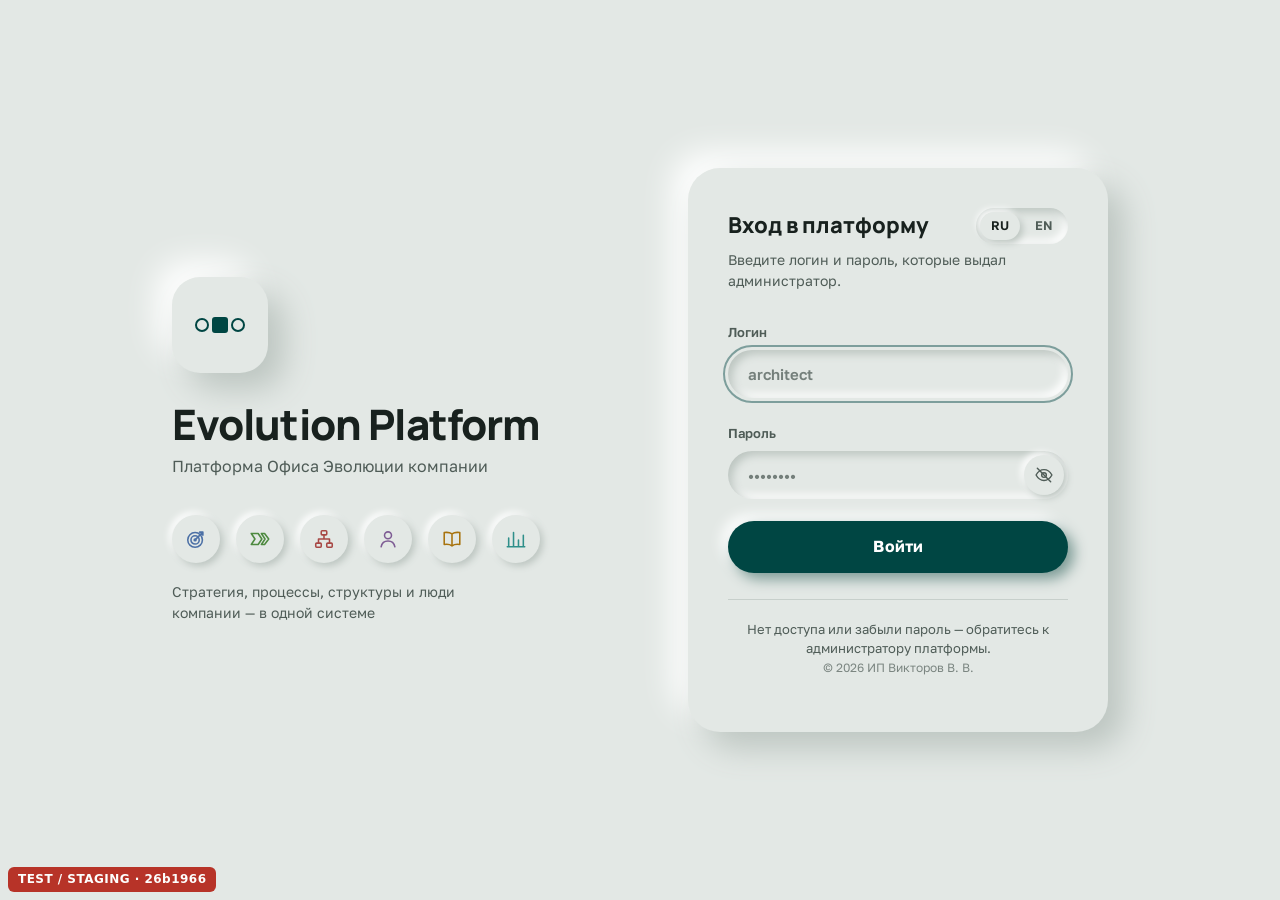
==== commit 229e21a5: "staging build: app 26b1966b6b1fcbcf2f4e42b4f2960843ad7da47b tooling 7e56a986e1f066ed8b96d3318b575332" ====
--- a/index.html
+++ b/index.html
@@ -9,9 +9,9 @@
   <link rel="preconnect" href="https://fonts.gstatic.com" crossorigin>
   <!-- шрифты не задерживают страницу (30.10.2026): пока не пришли — запасной шрифт -->
   <link rel="stylesheet" media="print" onload="this.media='all'" href="https://fonts.googleapis.com/css2?family=Golos+Text:wght@400;500;600&family=Inter:ital,wght@0,400;0,500;0,600;0,700;1,400&family=JetBrains+Mono:wght@400;500&family=Manrope:wght@600;700;800&display=swap">
-  <script type="module" crossorigin src="./assets/index-Di-J_-VC.js"></script>
+  <script type="module" crossorigin src="./assets/index-CRnoUDbz.js"></script>
   <link rel="stylesheet" crossorigin href="./assets/index-BQ4oyfLB.css">
-  <link rel="modulepreload" crossorigin href="./assets/main-DWskzImj.js">
+  <link rel="modulepreload" crossorigin href="./assets/main-k7kVQEPl.js">
 </head>
 <body>
 <div id="login" class="login" hidden></div>
@@ -73,5 +73,5 @@
 </div>
 <div class="modal-bg" id="modal" hidden><div class="modal" id="modalBox" role="dialog" aria-modal="true" aria-labelledby="modalTitle"></div></div>
 <div class="toast" id="toast" hidden></div>
-<div id="evo-staging-badge" style="position:fixed;left:8px;bottom:8px;z-index:2147483647;padding:4px 10px;border-radius:6px;background:#b42318;color:#fff;font:600 12px/1.4 system-ui,sans-serif;letter-spacing:.04em;pointer-events:none;opacity:.92">TEST / STAGING · e6e9a4d</div></body>
+<div id="evo-staging-badge" style="position:fixed;left:8px;bottom:8px;z-index:2147483647;padding:4px 10px;border-radius:6px;background:#b42318;color:#fff;font:600 12px/1.4 system-ui,sans-serif;letter-spacing:.04em;pointer-events:none;opacity:.92">TEST / STAGING · 26b1966</div></body>
 </html>
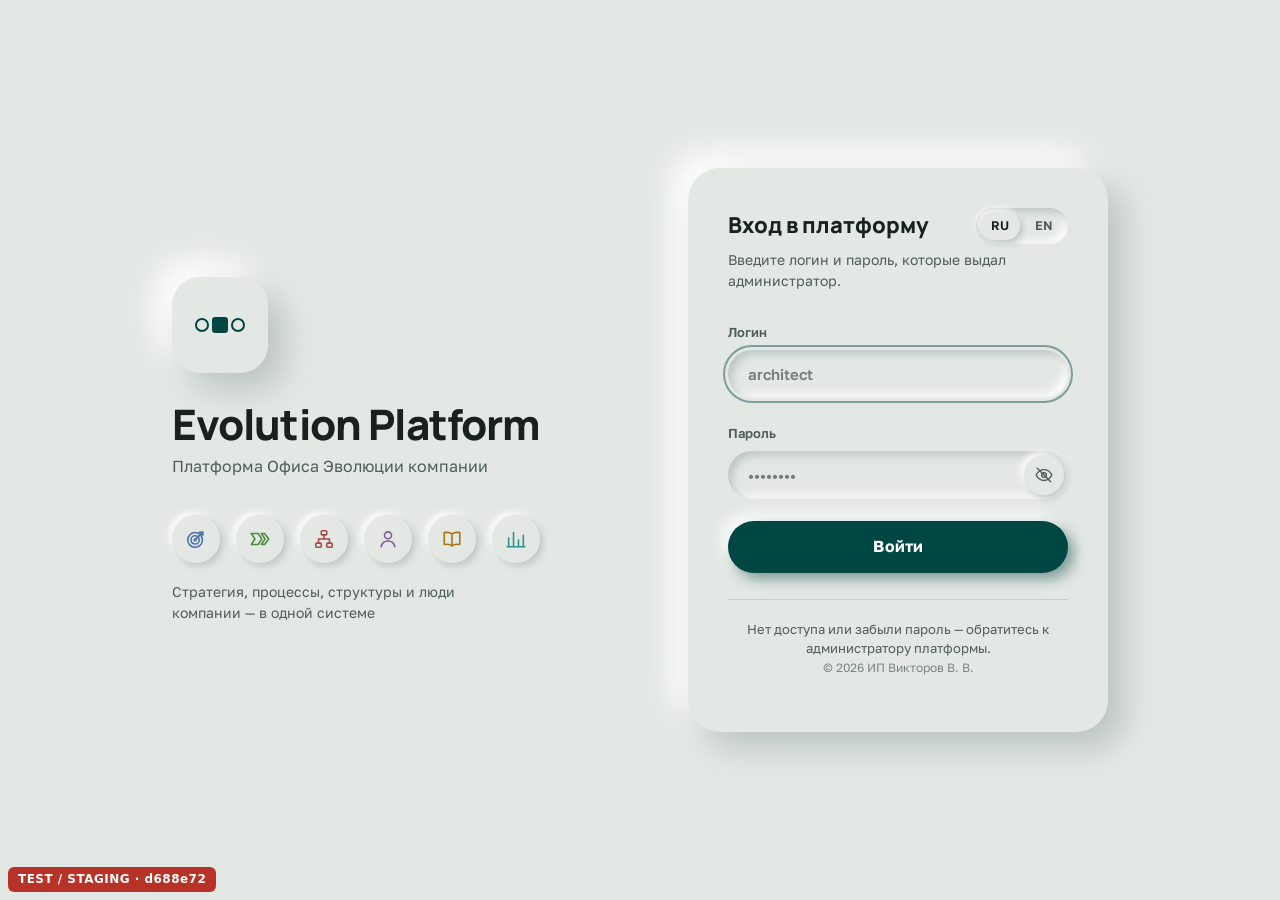
==== commit 6e5a6336: "staging build: app d688e72e76d692d0a06c7c8383b50ac096422e9c tooling d688e72e76d692d0a06c7c8383b50ac0" ====
--- a/index.html
+++ b/index.html
@@ -9,9 +9,9 @@
   <link rel="preconnect" href="https://fonts.gstatic.com" crossorigin>
   <!-- шрифты не задерживают страницу (30.10.2026): пока не пришли — запасной шрифт -->
   <link rel="stylesheet" media="print" onload="this.media='all'" href="https://fonts.googleapis.com/css2?family=Golos+Text:wght@400;500;600&family=Inter:ital,wght@0,400;0,500;0,600;0,700;1,400&family=JetBrains+Mono:wght@400;500&family=Manrope:wght@600;700;800&display=swap">
-  <script type="module" crossorigin src="./assets/index-CRnoUDbz.js"></script>
-  <link rel="stylesheet" crossorigin href="./assets/index-BQ4oyfLB.css">
-  <link rel="modulepreload" crossorigin href="./assets/main-k7kVQEPl.js">
+  <script type="module" crossorigin src="./assets/index-BpvksAVc.js"></script>
+  <link rel="stylesheet" crossorigin href="./assets/index-BPrABe33.css">
+  <link rel="modulepreload" crossorigin href="./assets/main-BjjbBoO9.js">
 </head>
 <body>
 <div id="login" class="login" hidden></div>
@@ -42,6 +42,7 @@
       <div id="bak" hidden></div>
       <div id="ntf" hidden></div>
       <div id="arb" hidden></div>
+      <div id="cat" hidden></div>
       <div class="status" id="status"></div>
       <div class="hint" id="hint" hidden></div>
       <div class="zoom" id="zoom">
@@ -73,5 +74,5 @@
 </div>
 <div class="modal-bg" id="modal" hidden><div class="modal" id="modalBox" role="dialog" aria-modal="true" aria-labelledby="modalTitle"></div></div>
 <div class="toast" id="toast" hidden></div>
-<div id="evo-staging-badge" style="position:fixed;left:8px;bottom:8px;z-index:2147483647;padding:4px 10px;border-radius:6px;background:#b42318;color:#fff;font:600 12px/1.4 system-ui,sans-serif;letter-spacing:.04em;pointer-events:none;opacity:.92">TEST / STAGING · 26b1966</div></body>
+<div id="evo-staging-badge" style="position:fixed;left:8px;bottom:8px;z-index:2147483647;padding:4px 10px;border-radius:6px;background:#b42318;color:#fff;font:600 12px/1.4 system-ui,sans-serif;letter-spacing:.04em;pointer-events:none;opacity:.92">TEST / STAGING · d688e72</div></body>
 </html>
--- a/assets/index-BPrABe33.css
+++ b/assets/index-BPrABe33.css
@@ -0,0 +1 @@
+:root{--bg:#F2F4F1;--surface:#FFFFFF;--surface-2:#E9ECE8;--ink:#18211E;--ink-2:#5C6964;--line:#D8DDD8;--grid:#E3E7E2;--kind-fill:#E1ECEA;--kind-stroke:#1F5F5A;--accent:#004643;--accent-soft:rgba(0,70,67,.1);--head:#004643;--on-head:#F2F7F6;--ok:#2E7D4F;--proto:#B7790A;--open:#B42318;--on-status:#FFFFFF;--key:#A86A00;--scrim:rgba(10,30,28,.38);--e-sub:#1F5F5A;--e-part:#6B4FA0;--e-rel:#33556F;--e-inst:#8A9C99;--sans:"Golos Text",system-ui,-apple-system,"Segoe UI",Roboto,sans-serif;--mono:"JetBrains Mono",ui-monospace,"SFMono-Regular",Menlo,Consolas,monospace;--f-head:"Manrope","Golos Text",system-ui,sans-serif}@media(prefers-color-scheme:dark){:root:not([data-theme=light]){--bg:#111614;--surface:#191F1D;--surface-2:#222A27;--ink:#E5EBE8;--ink-2:#97A49F;--line:#2B3431;--grid:#1C2321;--kind-fill:#17322F;--kind-stroke:#62B5AB;--accent:#5CC3B8;--accent-soft:rgba(92,195,184,.16);--head:#12514D;--on-head:#E9F4F2;--ok:#5CC08A;--proto:#E3A93C;--open:#E5534B;--on-status:#0E1716;--key:#E6C766;--scrim:rgba(0,0,0,.55);--e-sub:#62B5AB;--e-part:#A98FDB;--e-rel:#8FB4D1;--e-inst:#5E726F;color-scheme:dark}}:root[data-theme=dark]{--bg:#111614;--surface:#191F1D;--surface-2:#222A27;--ink:#E5EBE8;--ink-2:#97A49F;--line:#2B3431;--grid:#1C2321;--kind-fill:#17322F;--kind-stroke:#62B5AB;--accent:#5CC3B8;--accent-soft:rgba(92,195,184,.16);--head:#12514D;--on-head:#E9F4F2;--ok:#5CC08A;--proto:#E3A93C;--open:#E5534B;--on-status:#0E1716;--key:#E6C766;--scrim:rgba(0,0,0,.55);--e-sub:#62B5AB;--e-part:#A98FDB;--e-rel:#8FB4D1;--e-inst:#5E726F;color-scheme:dark}html,body{height:100%}body{margin:0}[hidden]{display:none!important}body{background:var(--bg);color:var(--ink);font-family:var(--sans);font-size:14px;line-height:1.45}*{box-sizing:border-box}button,input,select,textarea{font:inherit;color:inherit}.app{display:grid;grid-template-rows:auto auto auto 1fr;height:100%;padding-inline:16px;padding-block:12px;gap:8px}.bar{display:flex;flex-wrap:wrap;align-items:center;gap:10px 24px;padding-block:6px 14px;border-bottom:1px solid var(--line)}h1,h2,h3{font-family:var(--f-head)}.brand{display:flex;align-items:center;gap:12px}.logo{display:flex;align-items:center;gap:3px;flex:none}.logo i{display:block;width:14px;height:14px;border:2.5px solid var(--accent);border-radius:50%}.logo i:nth-child(2){background:var(--accent);border-radius:3px;width:16px;height:16px}.eyebrow{font-size:13px;color:var(--ink-2)}h1{margin:0;font-size:19px;font-weight:800;line-height:1.2;letter-spacing:-.01em;text-wrap:balance}.stats{display:flex;gap:6px;flex-wrap:wrap}.chip{display:inline-flex;align-items:center;gap:6px;padding:3px 8px;border-radius:999px;background:var(--surface);border:1px solid var(--line);font-size:12px;font-variant-numeric:tabular-nums;white-space:nowrap}.dot{width:10px;height:10px;border-radius:50%;flex:none;display:inline-block}.search{margin-left:auto}.search input{width:clamp(120px,16vw,240px);max-width:100%;padding:8px 14px;border:0;border-radius:10px;background:var(--surface-2)}.search input:focus{outline:2px solid var(--accent-soft);background:var(--surface)}.search{position:relative}.search.has-count input{padding-right:92px}.search .q-count{position:absolute;right:30px;top:50%;transform:translateY(-50%);font:12px var(--mono);color:var(--ink-2);pointer-events:none;background:inherit}#q-list .cb-opt .dot{flex:none;align-self:center}#svg .pulse{animation:onto-pulse 1.2s ease-out 2;transform-box:fill-box}@keyframes onto-pulse{0%{r:var(--r0);opacity:1}to{r:var(--r1);opacity:0}}@media(prefers-reduced-motion:reduce){#svg .pulse{animation:none;opacity:.8}}.modes{display:flex;gap:0;border-bottom:1px solid var(--line);flex-wrap:wrap}.modes button{border:0;background:none;color:var(--ink-2);padding:8px 14px 9px;border-bottom:2px solid transparent;cursor:pointer;font-weight:500}.modes button[aria-selected=true]{color:var(--ink);border-bottom-color:var(--accent)}.modes button small{font-family:var(--mono);font-size:11px;color:var(--ink-2);margin-left:6px;font-weight:400}.toolbar{display:flex;flex-wrap:wrap;gap:8px;align-items:center;position:relative}.tb{display:inline-flex;align-items:center;gap:6px;padding:6px 11px;border:1px solid var(--line);border-radius:6px;background:var(--surface);cursor:pointer;font-size:13px;white-space:nowrap}.tb[aria-pressed=true]{background:var(--accent);border-color:var(--accent);color:var(--surface)}.tb.add{border-color:var(--accent);color:var(--accent);font-weight:500}.tb:disabled{opacity:.45;cursor:default}.tb .n{font-family:var(--mono);font-size:11px;padding:0 5px;border-radius:999px;background:var(--open);color:var(--on-status)}.tsep{width:1px;align-self:stretch;background:var(--line);margin:2px}.check{display:inline-flex;align-items:center;gap:6px;font-size:13px;cursor:pointer;white-space:nowrap}.check.off{opacity:.45;cursor:default}.lens{display:flex;border:1px solid var(--line);border-radius:6px;overflow:hidden;background:var(--surface)}.lens button{border:0;background:transparent;padding:6px 10px;font-size:12px;cursor:pointer;border-right:1px solid var(--line)}.lens button:last-child{border-right:0}.lens button[aria-pressed=true]{background:var(--accent);color:var(--surface)}.main{display:grid;grid-template-columns:440px minmax(0,1fr);gap:12px;min-height:0}.main.collapsed{grid-template-columns:minmax(0,1fr)}.main.collapsed .panel{display:none}.stage{position:relative;background:var(--surface);border:1px solid var(--line);border-radius:8px;overflow:hidden;min-height:0}#svg{width:100%;height:100%;display:block;touch-action:none;cursor:grab;-webkit-user-select:none;user-select:none}#svg.panning{cursor:grabbing}#svg.linking{cursor:crosshair}.zoom{position:absolute;right:10px;bottom:10px;display:flex;gap:4px;flex-wrap:wrap}.zoom button{padding:5px 10px;border:1px solid var(--line);background:var(--surface);border-radius:6px;cursor:pointer;font-size:12px}.status{position:absolute;left:12px;top:12px;right:12px;font-size:13px;color:var(--ink-2);pointer-events:none;max-width:60ch}.status b{color:var(--ink);font-weight:600}.hint{position:absolute;left:50%;top:12px;transform:translate(-50%);background:var(--ink);color:var(--surface);padding:6px 12px;border-radius:999px;font-size:13px;display:flex;gap:10px;align-items:center;z-index:3;max-width:calc(100% - 24px)}.hint button{all:unset;cursor:pointer;text-decoration:underline;text-underline-offset:2px}#schema{position:absolute;top:0;right:0;bottom:0;left:0;overflow:auto;background-color:var(--surface-2);background-image:radial-gradient(var(--line) 1px,transparent 1px);background-size:20px 20px}.canvas{position:relative}svg.edges{position:absolute;left:0;top:0;pointer-events:none;overflow:visible}.edges path{fill:none;stroke-width:1.5}.edges .fk path{stroke:var(--e-rel)}.edges .part path{stroke:var(--e-part)}.edges .isa path{stroke:var(--e-sub);stroke-dasharray:6 4}.edges text{font-family:var(--mono);font-size:12px;font-weight:600}.edges .fk text{fill:var(--e-rel)}.edges .part text{fill:var(--e-part)}.edges .isa text{fill:var(--e-sub)}.edges g.dim{opacity:.12}.edges g.on path{stroke-width:2.6}.box{position:absolute;width:260px;background:var(--surface);border:1px solid var(--line);box-shadow:0 1px 0 var(--line);-webkit-user-select:none;user-select:none}.box .hd{background:var(--head);color:var(--on-head);height:32px;padding:0 10px;font-weight:500;font-size:13px;cursor:grab;display:flex;justify-content:space-between;gap:8px;align-items:center;font-family:var(--mono)}.box .hd small{font-family:var(--sans);font-weight:400;opacity:.8;white-space:nowrap}.box.junction{border-style:dashed}.box.junction .hd{background:transparent;color:var(--ink-2);border-bottom:1px dashed var(--line);cursor:default}.box .r{display:grid;grid-template-columns:24px minmax(0,1fr) auto;gap:4px;align-items:center;height:22px;padding:0 10px 0 6px;border-top:1px solid var(--surface-2);font-family:var(--mono);font-size:12px}.box .r .k{color:var(--key);font-size:9.5px;font-weight:600;text-align:center}.box .r .n{overflow:hidden;text-overflow:ellipsis;white-space:nowrap}.box .r.pk .n{font-weight:500;text-decoration:underline;text-underline-offset:3px;text-decoration-color:var(--key)}.box .r.fk .n{color:var(--e-rel)}.box .r .t{color:var(--ink-2);font-size:11px}.box .r.nn .n:after{content:" *";color:var(--open)}.box.sel{outline:2px solid var(--accent);outline-offset:1px}.box.dim{opacity:.35}.box.match{outline:2px dashed var(--proto);outline-offset:2px}#grid{display:flex;flex-direction:column;grid-column:1/-1;min-height:0;background:var(--surface);border:1px solid var(--line);border-radius:8px;overflow:hidden}.main.data{grid-template-rows:minmax(140px,var(--top,42%)) 10px minmax(160px,1fr);row-gap:0}.main.data .panel,.main.data .stage{grid-row:1}.split{grid-column:1/-1;grid-row:2;cursor:row-resize;display:flex;align-items:center;justify-content:center;touch-action:none}.split:before{content:"";width:48px;height:4px;border-radius:2px;background:var(--line)}.split:hover:before,.split:focus-visible:before,.split.drag:before{background:var(--accent)}.main.data #grid{grid-row:3}.gbar{display:flex;flex-wrap:wrap;gap:8px;align-items:center;padding:10px 12px;border-bottom:1px solid var(--line)}.gbar select,.gbar input{padding:6px 8px;border:1px solid var(--line);border-radius:6px;background:var(--bg)}.gbar .tn{font-family:var(--mono);font-size:12px;color:var(--ink-2)}.gwrap{flex:1;overflow:auto;min-height:0}.twrap{overflow:auto;border:1px solid var(--line);border-radius:6px;max-height:46vh}table.g{border-collapse:separate;border-spacing:0;font-size:13px;min-width:100%}table.g th{position:sticky;top:0;z-index:1;background:var(--surface-2);text-align:left;font-weight:500;padding:6px 8px;border-bottom:1px solid var(--line);border-right:1px solid var(--grid);white-space:nowrap;vertical-align:bottom}table.g th .code{display:block;font-family:var(--mono);font-size:11px;color:var(--ink-2);font-weight:400}table.g th .code .k{color:var(--key);font-weight:600}table.g td{border-bottom:1px solid var(--grid);border-right:1px solid var(--grid);padding:0;vertical-align:middle;min-width:120px}table.g td.rn{min-width:0;width:34px;text-align:center;font-family:var(--mono);font-size:11px;color:var(--ink-2);cursor:pointer}table.g td.rn:hover{color:var(--accent);text-decoration:underline}table.g td.act{min-width:0;width:30px;text-align:center}table.g tr.sel td{background:var(--accent-soft)}table.g td input,table.g td select{width:100%;border:0;background:transparent;padding:6px 8px;min-width:0;border-radius:0}table.g td input[type=checkbox]{width:auto;margin:0 8px}table.g td input:focus,table.g td select:focus{outline:2px solid var(--accent);outline-offset:-2px;background:var(--surface)}table.g td.miss{box-shadow:inset 0 -2px 0 var(--open)}table.g td .m2m{all:unset;cursor:pointer;display:block;padding:6px 8px;font-size:12.5px;color:var(--e-rel);white-space:nowrap;overflow:hidden;text-overflow:ellipsis;max-width:260px}table.g td.st{min-width:0;white-space:nowrap;padding:0 8px}.gempty{padding:24px;color:var(--ink-2);max-width:60ch}.panel{background:var(--surface);border:1px solid var(--line);border-radius:8px;overflow:auto;padding:16px;min-height:0;min-width:0}.panel h2{margin:0;font-size:18px;font-weight:600;text-wrap:balance}.panel h3{margin:18px 0 8px;font-size:11px;font-family:var(--mono);font-weight:500;letter-spacing:.08em;text-transform:uppercase;color:var(--ink-2);display:flex;justify-content:space-between;align-items:center;gap:8px}.panel p{margin:6px 0}.muted{color:var(--ink-2)}.mono{font-family:var(--mono);font-size:12px}.back{all:unset;cursor:pointer;font-family:var(--mono);font-size:12px;color:var(--accent);padding:2px 4px;border-radius:4px}.list{display:flex;flex-direction:column;gap:2px}.row{display:grid;grid-template-columns:auto minmax(0,1fr) auto;gap:8px;align-items:center;padding:5px 6px;border-radius:4px;cursor:pointer;font-size:13px}.row:hover,.row:focus-visible{background:var(--accent-soft);outline:none}.row .verb{font-family:var(--mono);font-size:12px}.x{all:unset;cursor:pointer;color:var(--ink-2);font-size:13px;padding:0 6px;border-radius:4px}.x:hover,.x:focus-visible{color:var(--open);background:var(--accent-soft)}.badge{display:inline-flex;align-items:center;gap:5px;font-size:11px;font-family:var(--mono);padding:2px 7px;border-radius:999px;color:var(--on-status);white-space:nowrap}.seg{display:grid;grid-template-columns:repeat(3,1fr);gap:4px}.seg button{padding:6px 4px;border:1px solid var(--line);border-radius:6px;background:transparent;cursor:pointer;font-size:12px}.seg button[aria-pressed=true]{color:var(--on-status);border-color:transparent}.seg button:disabled{cursor:default;opacity:.7}label.f{display:flex;flex-direction:column;gap:4px;font-size:12px;color:var(--ink-2);margin-top:10px}label.f input,label.f textarea,label.f select,.inp{padding:6px 8px;border:1px solid var(--line);border-radius:6px;background:var(--bg);color:var(--ink);font-size:13px;min-width:0;width:100%}label.f textarea{min-height:60px;resize:vertical}.two{display:grid;grid-template-columns:1fr 1fr;gap:0 8px}.actions{display:flex;gap:8px;flex-wrap:wrap;margin-top:12px;align-items:center}.btn{padding:7px 12px;border-radius:6px;border:1px solid var(--line);background:transparent;cursor:pointer;font-size:13px}.btn.primary{background:var(--accent);border-color:var(--accent);color:var(--surface)}.btn.danger{color:var(--open);border-color:var(--open)}.btn.sm{padding:4px 9px;font-size:12px}.btn:disabled{opacity:.5;cursor:default}details.sec{border-top:1px solid var(--grid);margin-top:14px;padding-top:4px}details.sec>summary{cursor:pointer;list-style:none;font-size:11px;font-family:var(--mono);letter-spacing:.08em;text-transform:uppercase;color:var(--ink-2);padding:8px 0;display:flex;justify-content:space-between}details.sec>summary::-webkit-details-marker{display:none}details.sec>summary:after{content:"▸";transition:transform .15s}details.sec[open]>summary:after{transform:rotate(90deg)}.legend{display:grid;grid-template-columns:minmax(48px,max-content) 1fr;gap:8px 10px;align-items:center;font-size:13px}.note{font-size:12px;color:var(--ink-2);margin-top:12px}.q{display:grid;grid-template-columns:auto minmax(0,1fr) auto;gap:8px;align-items:start;padding:6px 4px;border-bottom:1px solid var(--grid);font-size:13px}.q:last-child{border-bottom:0}.q input[type=checkbox]{margin-top:3px}.q.done span{color:var(--ink-2);text-decoration:line-through}.cols{display:flex;flex-direction:column;gap:6px}.col{border:1px solid var(--line);border-radius:6px;padding:8px;display:grid;grid-template-columns:minmax(0,1fr) 110px auto;gap:6px;align-items:center}.col.sys{background:var(--surface-2);border-style:dashed}.col .code{grid-column:1 / -1;display:flex;gap:6px;align-items:center;font-family:var(--mono);font-size:11.5px;color:var(--ink-2)}.col .code input{font-family:var(--mono);font-size:11.5px;padding:3px 6px}.col .more{grid-column:1 / -1}.col label.nn{display:flex;gap:4px;align-items:center;font-size:12px;color:var(--ink-2);white-space:nowrap}.col .inp{padding:5px 7px}pre.sql{background:var(--surface-2);border:1px solid var(--line);border-radius:6px;padding:10px;font-family:var(--mono);font-size:11.5px;line-height:1.5;overflow:auto;max-height:340px;white-space:pre}.pop{position:absolute;z-index:20;top:calc(100% + 6px);right:0;width:min(520px,calc(100vw - 32px));max-height:min(70vh,640px);overflow:auto;background:var(--surface);border:1px solid var(--line);border-radius:8px;box-shadow:0 12px 32px #0000002e;padding:16px}.pop h2{margin:0 0 8px;font-size:16px;font-weight:600}.pop h3{margin:16px 0 8px;font-size:11px;font-family:var(--mono);font-weight:500;letter-spacing:.08em;text-transform:uppercase;color:var(--ink-2)}.rtable{width:100%;border-collapse:collapse;font-size:13px}.rtable td{border-top:1px solid var(--grid);padding:6px 4px;vertical-align:top}.rtable td.k{font-family:var(--mono);font-size:12px;white-space:nowrap}.modal-bg{position:fixed;top:0;right:0;bottom:0;left:0;background:var(--scrim);z-index:40;display:flex;align-items:center;justify-content:center;padding:16px}.modal{background:var(--surface);border:1px solid var(--line);border-radius:10px;width:min(560px,100%);max-height:calc(100% - 32px);overflow:auto;padding:20px;box-shadow:0 20px 48px #00000040}.modal h2{margin:0 0 4px;font-size:18px;font-weight:600}.cb{position:relative}.cb-inp{cursor:text}.cb-list{position:fixed;z-index:60;background:var(--surface);border:1px solid var(--line);border-radius:8px;box-shadow:0 12px 32px #00000038;overflow:auto;padding:4px 0;font-size:13px;overscroll-behavior:contain}.cb-grp{position:sticky;top:-4px;background:var(--surface);color:var(--ink-2);font-size:11.5px;font-weight:600;padding:6px 10px 3px;border-top:1px solid var(--line)}.cb-grp:first-child{border-top:0}.cb-opt{display:flex;gap:8px;align-items:baseline;padding:5px 10px;cursor:pointer;color:var(--ink);white-space:nowrap}.cb-opt span{overflow:hidden;text-overflow:ellipsis}.cb-opt small{color:var(--ink-2);font-size:11.5px;margin-left:auto;padding-left:12px}.cb-opt.on,.cb-opt:hover{background:var(--accent-soft)}.cb-opt[aria-selected=true] span{font-weight:600}.cb-empty{padding:6px 10px;color:var(--ink-2);font-size:12px}.muted.warn{color:var(--open)}.types{display:grid;grid-template-columns:1fr 1fr;gap:6px;margin-top:6px}.types label{display:flex;gap:8px;align-items:flex-start;border:1px solid var(--line);border-radius:6px;padding:8px 10px;cursor:pointer;font-size:13px;color:var(--ink)}.types label:has(input:checked){border-color:var(--accent);background:var(--accent-soft)}.types label.dis{opacity:.45;cursor:default}.types small{display:block;color:var(--ink-2);font-size:11.5px}.err{color:var(--open);font-size:13px;margin-top:10px}.toast{position:fixed;right:16px;bottom:16px;background:var(--ink);color:var(--surface);padding:7px 12px;border-radius:6px;font-size:13px;z-index:60}:focus-visible{outline:2px solid var(--accent);outline-offset:2px}svg text{font-family:var(--sans)}@media(max-width:900px){.app{height:auto}.main{grid-template-columns:minmax(0,1fr)}.stage{height:66vh;order:1}.main.data{grid-template-rows:none}.main.data .stage{height:40vh}.main.data .split{display:none}.main.data #grid{order:3;height:70vh}.panel{overflow:visible;order:2}.search{margin-left:0}.types{grid-template-columns:1fr}}@media(prefers-reduced-motion:reduce){*{transition:none!important}}.user{display:flex;gap:8px;align-items:center;font-size:12.5px;color:var(--ink-2)}.lang{display:inline-flex;gap:2px;border-radius:10px;padding:3px;background:var(--surface-2)}.lang button{border:0;background:transparent;padding:4px 10px;border-radius:8px;font-size:12.5px;font-weight:600;color:var(--ink-2);cursor:pointer}.lang button[aria-pressed=true]{background:var(--surface);color:var(--ink);box-shadow:0 1px 2px #0000000f}.login{min-height:100%;display:flex;align-items:center;justify-content:center;padding:24px 16px}.login .card{background:var(--surface);border:1px solid var(--line);border-radius:10px;padding:28px;width:min(420px,100%)}.login h1{margin:4px 0 6px}.login p{color:var(--ink-2);margin:0 0 16px}.login form{display:flex;flex-direction:column;gap:10px}.login .row2{display:flex;justify-content:space-between;align-items:center;margin-top:18px}#priv{position:absolute;top:0;right:0;bottom:0;left:0;overflow:auto;padding:16px 18px;background:var(--surface);z-index:2}#priv h2{margin:0 0 4px;font-size:18px;font-weight:600}#priv h3{margin:24px 0 8px;font-size:11px;font-family:var(--mono);font-weight:500;letter-spacing:.08em;text-transform:uppercase;color:var(--ink-2);display:flex;gap:10px;align-items:center}#priv .twrap{max-height:none}#priv td.k{padding:6px 8px;font-family:var(--mono);font-size:12.5px;white-space:nowrap}#priv td .sys{font-size:11px;color:var(--ink-2);margin-left:6px}.lvl-none{color:var(--ink-2)}.lvl-edit{color:var(--accent);font-weight:500}#log{position:absolute;top:0;right:0;bottom:0;left:0;overflow:auto;padding:16px 18px;background:var(--surface);z-index:2;display:flex;flex-direction:column;gap:10px}#log[hidden]{display:none}#log h2{margin:0;font-size:18px;font-weight:600}#log p{margin:0}.lbar{display:flex;flex-wrap:wrap;gap:8px;align-items:center}.lbar .inp{width:auto;min-width:150px;padding:6px 8px}.lbar input[type=search]{flex:1;min-width:220px}#log .twrap{max-height:none;flex:1;min-height:200px}table.g.log td{min-width:0}table.g.log td.lt{padding:6px 8px;font-size:12.5px;white-space:nowrap;vertical-align:top}table.g.log td.wrapc{white-space:normal;font-family:var(--mono);font-size:11.5px;color:var(--ink-2);min-width:280px;max-width:640px;overflow-wrap:anywhere}table.g.log tbody tr{cursor:pointer}table.g.log tbody tr:hover td{background:var(--surface-2)}table.g.log tr.ldet td{background:var(--surface-2);cursor:default;padding:10px 12px}.ldbox .rtable td{font-size:12.5px;vertical-align:top;overflow-wrap:anywhere}.ldbox td.old{color:var(--open);text-decoration:line-through}.ldbox pre.sql{max-height:260px}.taskchip{display:inline-flex;align-items:center;gap:6px;max-width:260px;padding:4px 10px;border:1px dashed var(--line);border-radius:999px;background:var(--surface);cursor:pointer;font-size:12.5px;color:var(--ink-2)}.taskchip small{font-family:var(--mono);font-size:10.5px;text-transform:uppercase;letter-spacing:.06em}.taskchip span{overflow:hidden;text-overflow:ellipsis;white-space:nowrap}.taskchip.on{border-style:solid;border-color:var(--accent);color:var(--ink);background:var(--accent-soft)}.modal.wide{width:min(760px,100%)}.dlist{display:flex;flex-direction:column;border:1px solid var(--line);border-radius:6px;max-height:46vh;overflow:auto;margin-top:8px}.drow{display:grid;grid-template-columns:auto minmax(0,1fr) auto auto;gap:10px;align-items:center;padding:6px 10px;border-bottom:1px solid var(--grid);cursor:pointer;font-size:13px}.drow:last-child{border-bottom:0}.drow:hover{background:var(--surface-2)}.dst{font-size:11.5px;color:var(--ink-2);white-space:nowrap}.dst.new{color:var(--accent)}.dst.need{color:var(--proto)}.dsum{font-size:13px;margin-top:10px}.ldbox .rtable{width:100%;table-layout:fixed}.ldbox .rtable td.k{width:180px}.ldbox .rtable td:nth-child(3){width:28px;text-align:center}table.g.fixed{table-layout:fixed;min-width:0}table.g.fixed td,table.g.fixed th{min-width:0;overflow:hidden}table.g.fixed th{position:sticky;white-space:nowrap;text-overflow:ellipsis}table.g.fixed td input,table.g.fixed td select{text-overflow:ellipsis}.colrs{position:absolute;top:0;right:0;width:7px;height:100%;cursor:col-resize;z-index:2;touch-action:none}.colrs:after{content:"";position:absolute;top:20%;bottom:20%;left:3px;width:1px;background:var(--line)}.colrs:hover:after,.colrs.drag:after{background:var(--accent);width:2px}table.g.fixed th .code{overflow:hidden;text-overflow:ellipsis}:root{--m-req:#A0527A;--m-dash:#2F8F8A;--m-onto:#C9A227;--m-strat:#5B7FB5;--m-proc:#5E9A4F;--m-func:#B85450;--m-empl:#8E6BA3;--m-onb:#C98A12;--m-admin:#7A8584;--m-digi:#2E86C1;--m-comm:#C9A227}.app.home{grid-template-rows:auto 1fr}.crumbs{display:flex;align-items:center;gap:10px}.crumbs:empty{display:none}.crumbs .crumb{font-weight:600;font-size:15px}section.home{overflow:auto;min-height:0;padding:4px 2px 20px}.home-head{margin:clamp(4px,1.5vh,14px) 0 clamp(10px,2vh,20px)}.home-head h2{margin:0;font-size:clamp(22px,2.1vw,30px);font-weight:800;letter-spacing:-.01em}.home-head p{margin:4px 0 0;max-width:90ch;color:var(--ink-2)}.home-grid{display:grid;gap:clamp(10px,1vw,14px);grid-template-columns:repeat(4,minmax(0,1fr));grid-template-areas:"comm proc func strat" "dash dash admin admin" "empl onb digi req"}.tile{--acc:var(--m-admin);position:relative;display:flex;flex-direction:column;gap:clamp(8px,1vh,12px);padding:clamp(12px,1.2vw,18px);border-radius:12px;border:1px solid transparent;background:var(--surface);min-width:0;transition:transform .12s ease,box-shadow .12s ease,border-color .12s ease}.tile[role=button]{cursor:pointer}.tile[role=button]:hover,.tile[role=button]:focus-visible{transform:translateY(-2px);box-shadow:0 10px 24px #10282414;outline:none;border-color:var(--line)}.tile[role=button]:focus-visible{border-color:var(--accent)}.tile.dev{background:transparent;border:1px dashed var(--line)}.tile.locked{background:var(--surface-2)}.tile.locked h3,.tile.locked .tile-hint{color:var(--ink-2)}.tile-top{display:flex;justify-content:space-between;align-items:center;gap:10px}.tile h3{margin:0;font-size:clamp(15px,1.2vw,17px);font-weight:700;text-wrap:balance;display:flex;align-items:center;gap:11px}.tile-ic{display:grid;place-items:center;width:clamp(30px,2.4vw,36px);height:clamp(30px,2.4vw,36px);border-radius:10px;flex:none;color:var(--acc);background:color-mix(in srgb,var(--acc) 14%,transparent)}.tile-ic svg{width:60%;height:60%}.tile.locked .tile-ic{color:var(--ink-2);background:var(--surface)}.tile-hint{margin:0;font-size:13px;line-height:1.4;color:var(--ink-2)}.tile-meta{margin:0;font-family:var(--mono);font-size:11px;color:var(--ink-2)}.tile .tag{font-family:var(--mono);font-size:10.5px;padding:3px 9px;border-radius:999px;white-space:nowrap;background:var(--surface-2);color:var(--ink-2)}.tile .tag.go{background:var(--accent-soft);color:var(--accent);transition:background .12s,color .12s}.tile[role=button]:hover .tag.go,.tile[role=button]:focus-visible .tag.go{background:var(--accent);color:var(--surface)}.tile-subs{display:flex;flex-wrap:wrap;gap:6px;margin-top:auto}.tile .sub{display:inline-flex;align-items:center;gap:6px;text-align:left;padding:5px 10px;border-radius:8px;border:0;background:var(--surface-2);font-size:12.5px;font-weight:500;cursor:pointer;color:var(--ink)}.tile .sub:hover:not(:disabled),.tile .sub:focus-visible{background:var(--accent-soft);color:var(--accent)}.tile .sub:disabled{cursor:default;color:var(--ink-2)}.tile .sub small{font-family:var(--mono);font-size:10px;color:var(--ink-2)}.tile .sub .ic{font-size:11px}.tile.feature{background:var(--accent);color:var(--surface)}.tile.feature .tile-hint,.tile.feature .tile-meta{color:color-mix(in srgb,var(--surface) 75%,transparent)}.tile.feature .tile-ic{color:var(--surface);background:color-mix(in srgb,var(--surface) 16%,transparent)}.tile.feature .sub{background:color-mix(in srgb,var(--surface) 14%,transparent);color:var(--surface)}.tile.feature .sub:hover:not(:disabled),.tile.feature .sub:focus-visible{background:color-mix(in srgb,var(--surface) 26%,transparent);color:var(--surface)}.tile.feature .sub small{color:color-mix(in srgb,var(--surface) 70%,transparent)}.tile.feature .tag.go,.tile.feature[role=button]:hover .tag.go{background:var(--surface);color:var(--accent)}.a-onto{--acc:var(--m-onto);grid-area:onto}.a-comm{--acc:var(--m-comm);grid-area:comm}.a-strat{--acc:var(--m-strat);grid-area:strat}.a-proc{--acc:var(--m-proc);grid-area:proc}.a-func{--acc:var(--m-func);grid-area:func}.a-empl{--acc:var(--m-empl);grid-area:empl}.a-onb{--acc:var(--m-onb);grid-area:onb}.a-digi{--acc:var(--m-digi);grid-area:digi}.a-admin{--acc:var(--m-admin);grid-area:admin}.a-dash{--acc:var(--m-dash);grid-area:dash}.a-req{--acc:var(--m-req);grid-area:req}@media(max-width:1100px){.home-grid{grid-template-columns:repeat(3,minmax(0,1fr));grid-template-areas:"comm proc func" "strat dash digi" "empl onb req" "admin admin admin"}}@media(max-width:820px){.home-grid{grid-template-columns:repeat(2,minmax(0,1fr));grid-template-areas:"comm proc" "strat func" "dash digi" "empl onb" "req req" "admin admin"}}@media(max-width:640px){.home-grid{grid-template-columns:1fr;grid-template-areas:"comm" "proc" "strat" "func" "dash" "digi" "empl" "onb" "req" "admin"}}table.g.pm td.k{white-space:normal;min-width:240px}table.g.pm td.k .sys{display:block;margin:2px 0 0;font-size:10.5px}table.g.pm tr.grp td{background:var(--surface-2);font-weight:600;padding:8px;font-size:13px}table.g.pm tr.grp small{font-weight:400;color:var(--ink-2)}table.g.pm .dot{display:inline-block;width:10px;height:10px;border-radius:50%;background:var(--acc);margin-right:8px;vertical-align:-1px}table.g.pm th.rolecol{min-width:190px;vertical-align:top}table.g.pm .rolehd{display:flex;gap:4px;align-items:center}table.g.pm .rolehd{align-items:flex-start}table.g.pm .rolehd textarea{flex:1;min-width:0;border:1px solid var(--line);border-radius:6px;padding:4px 6px;font:inherit;font-weight:500;line-height:1.3;background:var(--surface);color:inherit;resize:none;overflow:hidden;white-space:normal;overflow-wrap:anywhere;min-height:calc(2.6em + 10px)}table.g.pm .rolehd textarea:disabled{color:inherit;opacity:1}table.g.pm th .sys{display:block;font-weight:400;font-size:11px;color:var(--ink-2);margin-top:3px}#reg{position:absolute;top:0;right:0;bottom:0;left:0;overflow:auto;padding:16px 18px;background:var(--surface);z-index:2;display:flex;flex-direction:column;gap:10px}#reg[hidden]{display:none}#reg h2{margin:0;font-size:18px;font-weight:600}#reg p{margin:0}#reg .twrap{max-height:none;flex:1;min-height:200px}.fchip{display:inline-flex;align-items:center;gap:6px;padding:5px 10px;border:1px solid var(--line);border-radius:999px;background:var(--surface);cursor:pointer;font-size:12.5px}.fchip .n{font-family:var(--mono);font-size:11px;color:var(--ink-2)}.fchip.on{background:var(--accent);border-color:var(--accent);color:var(--surface)}.fchip.on .n{color:var(--surface)}.mchip{display:inline-block;margin:1px 4px 1px 0;padding:2px 8px;border-radius:999px;font-size:11.5px;border:1px solid color-mix(in srgb,var(--acc) 55%,var(--line));background:color-mix(in srgb,var(--acc) 12%,var(--surface));white-space:nowrap}.mchip.own{font-weight:600}table.g.reg td.wrapc2{white-space:normal;min-width:200px;max-width:360px}table.g.reg .warn{color:var(--open);font-size:12px}table.g.reg .ok{color:var(--ok);font-size:12px}.mchip.a-onto,.mchip.a-comm,.mchip.a-strat,.mchip.a-proc,.mchip.a-func,.mchip.a-empl,.mchip.a-onb,.mchip.a-digi,.mchip.a-admin,.mchip.a-dash,.mchip.a-req,.ugrp{grid-area:auto}.usedin{margin-top:8px;display:flex;flex-direction:column;gap:6px}.ugrp{display:flex;flex-wrap:wrap;gap:4px;align-items:center}.ugrp .dot{background:var(--acc);margin-right:2px}.uchip{display:inline-flex;align-items:center;gap:4px;padding:3px 8px;border-radius:999px;border:1px solid var(--line);font-size:12px;cursor:pointer;background:var(--surface)}.uchip.on{border-color:color-mix(in srgb,var(--acc) 60%,var(--line));background:color-mix(in srgb,var(--acc) 14%,var(--surface))}.uchip.own{font-weight:600}.uchip input,.jhead h2{margin:0}.jtabs{align-self:flex-start}.jtabs button{font-size:13px;padding:7px 14px}.kpis{display:grid;grid-template-columns:repeat(6,minmax(0,1fr));gap:10px}.kpi{border:1px solid var(--line);border-radius:10px;padding:12px 14px;background:var(--surface-2);display:flex;flex-direction:column;gap:2px}.kpi b{font-size:24px;font-weight:600;font-variant-numeric:tabular-nums}.kpi span{font-family:var(--mono);font-size:10.5px;letter-spacing:.06em;text-transform:uppercase;color:var(--ink-2)}.kpi.warn{background:color-mix(in srgb,var(--proto) 14%,var(--surface));border-color:color-mix(in srgb,var(--proto) 45%,var(--line))}.kpi.err{background:color-mix(in srgb,var(--open) 12%,var(--surface));border-color:color-mix(in srgb,var(--open) 45%,var(--line))}@media(max-width:1100px){.kpis{grid-template-columns:repeat(3,minmax(0,1fr))}}.jh{margin:6px 0 0;font-size:11px;font-family:var(--mono);font-weight:500;letter-spacing:.08em;text-transform:uppercase;color:var(--ink-2)}.jerr{border:1px solid var(--line);border-radius:10px;padding:10px 12px;background:var(--surface)}.jerr.warn{background:color-mix(in srgb,var(--proto) 10%,var(--surface));border-color:color-mix(in srgb,var(--proto) 40%,var(--line))}.jerr.error{background:color-mix(in srgb,var(--open) 8%,var(--surface));border-color:color-mix(in srgb,var(--open) 40%,var(--line))}.jerr-top{display:flex;flex-wrap:wrap;gap:8px 12px;align-items:center}.jerr-top .btn{margin-left:auto}.jerr-top code{font-size:12px}.jerr-body{margin-top:8px;font-size:13px}.jerr-body p{margin:4px 0}.tline{display:flex;flex-direction:column;gap:5px}.ti{display:grid;grid-template-columns:110px auto 1fr auto;gap:10px;align-items:center;font-size:12.5px}:root{--fx-income:#4A8F74;--fx-service:#D2A43C;--fx-expertise:#C0504A;--fx-unset:#AEBBB9;--fx-matrix:#6B4FA0;--fx-dispute:#B07A3E;--fx-conflict:#3F2A9A;--fx-sel:#E8A317;--fx-soft:#D5DFDD}@media(prefers-color-scheme:dark){:root:not([data-theme=light]){--fx-income:#5FAE8E;--fx-service:#E0B655;--fx-expertise:#D96A63;--fx-unset:#4F6461;--fx-matrix:#A58BD6;--fx-dispute:#D19A5C;--fx-conflict:#9C8BF0;--fx-soft:#243734}}:root[data-theme=dark]{--fx-income:#5FAE8E;--fx-service:#E0B655;--fx-expertise:#D96A63;--fx-unset:#4F6461;--fx-matrix:#A58BD6;--fx-dispute:#D19A5C;--fx-conflict:#9C8BF0;--fx-soft:#243734}.funcs{display:flex;flex-direction:column;gap:10px;min-height:0;overflow:hidden}.funcs .row{display:flex;flex-wrap:wrap;gap:8px;align-items:center;padding:0;cursor:default;border-radius:0}.funcs .small{font-size:12px;color:var(--ink-2);margin:0}.funcs h3{font-family:var(--mono);font-size:11px;font-weight:500;letter-spacing:.08em;text-transform:uppercase;color:var(--ink-2);margin:0 0 8px;display:flex;justify-content:space-between;align-items:center;gap:8px}.funcs .btn{background:var(--surface);color:var(--ink);white-space:nowrap}.funcs .btn.primary{background:var(--accent);color:var(--surface)}.funcs .btn.link{border:0;background:none;color:var(--accent);padding:0;text-decoration:underline;text-underline-offset:3px;text-transform:none;letter-spacing:0;font-family:var(--sans)}.fx-bar{display:flex;flex-wrap:wrap;gap:10px 16px;align-items:center;justify-content:space-between}.fx-legend{display:flex;flex-wrap:wrap;gap:6px 14px;font-size:12.5px;color:var(--ink-2);align-items:center}.fx-legend span{display:inline-flex;align-items:center;gap:6px}.fx-legend .sw{width:18px;height:6px;border-radius:2px;display:inline-block}.fx-legend .sw.dash{height:0;border-top:2px dashed var(--fx-matrix);border-radius:0}.fx-tools .inp{width:min(280px,70vw);background:var(--surface)}.fx-wrap{position:relative;flex:1;min-height:360px;overflow:hidden;background:var(--surface);border-radius:8px;border:1px solid var(--line);cursor:grab;touch-action:none;outline:none;background-image:radial-gradient(var(--fx-soft) 1px,transparent 1px);background-size:20px 20px}.fx-wrap:focus-visible{outline:2px solid var(--accent)}.fx-wrap.drag{cursor:grabbing;-webkit-user-select:none;user-select:none}.fx-tree{position:absolute;left:0;top:0;transform-origin:0 0}.fx-tree svg{position:absolute;left:0;top:0;overflow:visible;pointer-events:none}.fx-tree svg path{fill:none;stroke:var(--line);stroke-width:1.4}.fx-tree svg path.mx{stroke:var(--fx-matrix);stroke-dasharray:5 4}.fx-empty{position:absolute;top:0;right:0;bottom:0;left:0;display:grid;place-content:center;justify-items:center;gap:10px;text-align:center;color:var(--ink-2)}.fx-foot{display:flex;flex-wrap:wrap;gap:8px 16px;justify-content:space-between;align-items:center}.fx-stats{display:flex;gap:6px;flex-wrap:wrap}.fx-node{--cc:var(--fx-unset);position:absolute;border-radius:8px;padding:12px 11px 10px;display:flex;flex-direction:column;gap:4px;cursor:pointer;background:var(--surface);color:var(--ink);border:1px solid color-mix(in srgb,var(--cc) 45%,var(--line));box-shadow:0 1px 2px #0000000f;min-height:70px}.fx-node:before{content:"";position:absolute;left:-1px;right:-1px;top:-1px;height:6px;border-radius:8px 8px 0 0;background:var(--cc)}.fx-node.c-income{--cc:var(--fx-income)}.fx-node.c-service{--cc:var(--fx-service)}.fx-node.c-expertise{--cc:var(--fx-expertise)}.fx-node.company{background:var(--ink);color:var(--surface);border-color:var(--ink)}.fx-node.company:before{display:none}.fx-node.proto{border-style:dashed}.fx-node .k{font-family:var(--mono);font-size:9.5px;letter-spacing:.08em;text-transform:uppercase;color:var(--ink-2);display:flex;justify-content:space-between;gap:6px}.fx-node.company .k{color:color-mix(in srgb,var(--surface) 75%,transparent)}.fx-node .k .ct{color:var(--cc);font-weight:600}.fx-node .t{font-size:13px;line-height:1.28;font-weight:600;overflow-wrap:anywhere}.fx-node .p{font-size:11.5px;color:var(--ink-2);overflow-wrap:anywhere}.fx-node.company .p{color:color-mix(in srgb,var(--surface) 80%,transparent)}.fx-node .m{display:flex;flex-wrap:wrap;gap:4px;margin-top:2px}.fx-node .m span{font-family:var(--mono);font-size:10px;padding:1px 6px;border-radius:999px;background:var(--surface-2);color:var(--ink-2)}.fx-node .m span.mx{background:color-mix(in srgb,var(--fx-matrix) 14%,var(--surface));color:var(--fx-matrix)}.fx-node .m span.vn{background:color-mix(in srgb,var(--fx-sel) 22%,var(--surface));color:var(--ink)}.fx-vbar{display:flex;flex-wrap:wrap;gap:8px 10px;align-items:center;padding:8px 10px;border:1px solid var(--line);border-radius:8px;background:var(--surface)}.fx-vbar .fx-vlabel{font-family:var(--mono);font-size:11px;letter-spacing:.08em;text-transform:uppercase;color:var(--ink-2)}.fx-vbar .lens{flex-wrap:wrap;max-width:100%}.fx-vbar .lens button{max-width:220px;overflow:hidden;text-overflow:ellipsis;white-space:nowrap}.fx-vbar .fx-vhist{width:auto;max-width:240px;padding:4px 8px;font-size:12px}.fx-vbar .fx-vsp{flex:1}.funcs.fx-draft .fx-vbar{border-color:var(--fx-sel);background:color-mix(in srgb,var(--fx-sel) 8%,var(--surface))}.funcs.fx-draft .fx-wrap{border-style:dashed;border-color:var(--fx-sel)}.fx-vopts{display:grid;gap:8px}.fx-vopt{display:flex;flex-direction:column;align-items:flex-start;gap:2px;text-align:left;padding:10px 12px;white-space:normal}.fx-vopt small{color:var(--ink-2);font-size:12px}.fx-vdiff{margin:8px 0 0;padding-left:18px;display:grid;gap:4px;font-size:13px}.fx-vdiff li.warn{color:var(--open)}@media(max-width:640px){.fx-vbar .fx-vsp{display:none}.fx-vbar .fx-vstate{flex-basis:100%}}.fx-node .m span.warn{background:color-mix(in srgb,var(--fx-dispute) 16%,var(--surface));color:var(--fx-dispute)}.fx-node.sel{box-shadow:0 0 0 3px var(--fx-sel)}.fx-node.hit{outline:2px dashed var(--fx-sel);outline-offset:3px}.fx-node:hover .add,.fx-node.sel .add,.fx-node:focus-within .add{opacity:1}.fx-node .add,.fx-node .fold{position:absolute;width:22px;height:22px;border-radius:50%;border:1px solid var(--line);background:var(--surface);color:var(--ink);display:grid;place-items:center;font:inherit;font-size:14px;line-height:1;padding:0;cursor:pointer;z-index:3}.fx-node .add{left:50%;bottom:-31px;margin-left:-11px;opacity:0;transition:opacity .12s}.fx-node .add:before{content:"";position:absolute;top:-8px;right:-4px;bottom:-4px;left:-4px}.fx-node .add:hover,.fx-node .fold:hover{border-color:var(--accent);color:var(--accent)}.fx-node .fold{right:-8px;top:-8px;font-size:10px;width:auto;min-width:22px;padding:0 5px;border-radius:999px;font-family:var(--mono)}.fx-modal{position:fixed;top:0;right:0;bottom:0;left:0;z-index:60;background:var(--scrim);display:flex;align-items:center;justify-content:center;padding:16px}.fx-panel,.fx-meth,.fx-io{background:var(--bg);border:1px solid var(--line);border-radius:12px;width:min(1100px,100%);max-height:calc(100vh - 32px);overflow:auto;box-shadow:0 20px 60px #00000047}.fx-io{width:min(640px,100%);padding:18px}.fx-io h2{margin:0 0 6px;font-size:17px}.fx-io textarea{width:100%;height:280px;font:12px/1.4 var(--mono);background:var(--surface-2);color:var(--ink);border:1px solid var(--line);border-radius:8px;padding:8px;margin-top:8px}.fx-io .row{justify-content:flex-end}.fx-panel .p-head{position:sticky;top:0;z-index:2;background:var(--bg);padding:16px 20px 12px;border-bottom:1px solid var(--line);display:flex;justify-content:space-between;gap:12px;align-items:flex-start}.fx-panel .ttl{font-size:clamp(20px,2.4vw,28px);font-weight:500;line-height:1.15;border:0;background:transparent;padding:2px 0;width:100%;color:var(--ink);font-family:var(--sans)}.fx-panel .ttl:focus{outline:0;border-bottom:2px solid var(--accent)}.fx-panel .sub{font-size:13px;color:var(--ink-2)}.fx-panel .p-body{display:grid;grid-template-columns:minmax(0,1.15fr) minmax(0,1fr);gap:16px;padding:16px 20px}.fx-panel .p-col{display:flex;flex-direction:column;gap:16px;min-width:0}.fx-panel .p-foot{position:sticky;bottom:0;background:var(--bg);border-top:1px solid var(--line);padding:12px 20px;display:flex;flex-wrap:wrap;gap:6px;justify-content:space-between}.fx-card{background:var(--surface);border:1px solid var(--line);border-radius:10px;padding:14px}.fx-card.stripe{border-left:4px solid var(--cc,var(--line))}.fx-card label.f{display:flex;flex-direction:column;gap:4px;font-size:12px;color:var(--ink-2);margin-top:8px}.fx-card .two{display:grid;grid-template-columns:1fr 1fr;gap:10px}.fx-card .two label.f{margin-top:0}.fx-card .corp{display:grid;grid-template-columns:repeat(3,1fr);gap:8px}.fx-card .corp button{font:inherit;text-align:left;border:1px solid var(--line);border-top:5px solid var(--cc);border-radius:8px;padding:9px 10px;cursor:pointer;background:var(--surface);color:var(--ink);display:flex;flex-direction:column;gap:3px}.fx-card .corp button b{font-size:13px}.fx-card .corp button small{font-size:11.5px;color:var(--ink-2);line-height:1.3}.fx-card .corp button[aria-pressed=true]{outline:2px solid var(--cc);background:color-mix(in srgb,var(--cc) 10%,var(--surface))}.fx-card .radio{display:flex;gap:6px}.fx-card .radio button{font:inherit;font-size:13px;flex:1;border:1px solid var(--line);border-radius:8px;padding:7px 10px;cursor:pointer;background:var(--surface);color:var(--ink)}.fx-card .radio button[aria-pressed=true]{border-color:var(--accent);background:color-mix(in srgb,var(--accent) 10%,var(--surface));font-weight:500}.fx-card button:disabled{cursor:default}.fx-list{display:flex;flex-direction:column}.fx-list .li{display:grid;grid-template-columns:28px minmax(0,1fr) auto auto;gap:8px;align-items:center;border-top:1px solid var(--fx-soft);padding:5px 0}.fx-list .li:last-child{border-bottom:1px solid var(--fx-soft)}.fx-list .n{font-family:var(--mono);font-size:12px;color:var(--ink-2)}.fx-list textarea.grow{font:inherit;border:1px solid transparent;background:transparent;color:var(--ink);padding:5px 6px;resize:none;overflow:hidden;line-height:1.35;width:100%;font-size:13px;border-radius:6px}.fx-list textarea.grow:hover{border-color:var(--fx-soft)}.fx-list .x{border:0;background:none;color:var(--ink-2);cursor:pointer;font-size:14px;padding:2px 6px}.fx-list .x:hover{color:var(--open)}.fx-list label.b{display:flex;align-items:center;gap:4px;font-size:11.5px;white-space:nowrap;color:var(--ink-2)}.funcs .addrow{margin-top:8px}.funcs .note-box{border-left:4px solid var(--cb);background:color-mix(in srgb,var(--cb) 9%,var(--surface));border-radius:0 10px 10px 0;padding:12px 14px}.funcs .note-box h3{color:var(--cb);font-family:var(--sans);font-size:14px;text-transform:none;letter-spacing:0;font-weight:600}.funcs .note-box textarea{background:transparent;border-color:color-mix(in srgb,var(--cb) 30%,var(--line))}.funcs .src{font-family:var(--mono);font-size:10px;color:var(--ink-2);text-transform:none;letter-spacing:0;text-align:right;max-width:55%}.fx-meth{width:min(1200px,100%);padding:22px 24px}.fx-meth .row{justify-content:space-between}.fx-meth .big{font-size:clamp(24px,3vw,36px);font-weight:400;margin:6px 0 4px}.fx-meth .lead{color:var(--ink-2);margin:0 0 16px}.fx-meth .mgrid{display:grid;grid-template-columns:repeat(3,minmax(0,1fr));gap:14px}.fx-meth .mcard{background:var(--surface);border-top:6px solid var(--cc);border-radius:4px;padding:16px;display:flex;flex-direction:column;gap:8px}.fx-meth .clr{font-family:var(--mono);font-size:11px;letter-spacing:.1em;text-transform:uppercase;color:var(--cc);font-weight:600}.fx-meth .mcard h2{font-size:22px;font-weight:400;margin:0}.fx-meth .mcard p{margin:0}.fx-meth dl{margin:6px 0 0;display:grid;gap:6px}.fx-meth dt{font-size:11.5px;color:var(--ink-2)}.fx-meth dd{margin:0;font-weight:500}.fx-meth ol{margin:6px 0 0;padding-left:20px;font-size:13px}.fx-meth ol li{margin:3px 0}.fx-meth .q{border-left:3px solid var(--cc);padding:8px 10px;background:var(--surface-2);font-size:12.5px}@media(max-width:860px){.fx-panel .p-body,.fx-meth .mgrid,.fx-card .corp,.fx-card .two{grid-template-columns:1fr}}.app.fxmode{grid-template-rows:auto 1fr}.procs{min-height:0;display:flex;border:1px solid var(--line);border-radius:8px;overflow:hidden;background:var(--surface)}.procs iframe{flex:1;width:100%;height:100%;border:0;display:block;background:#fff}.fx-linked{display:flex;flex-direction:column;gap:4px;margin-bottom:8px}.fx-proc{font:inherit;font-size:13px;text-align:left;border:1px solid var(--line);border-left:3px solid var(--m-proc);background:var(--surface-2);color:var(--ink);border-radius:6px;padding:5px 8px;cursor:pointer;display:flex;gap:6px;align-items:baseline}.fx-proc:hover{border-color:var(--m-proc)}.fx-proc .lv{font-family:var(--mono);font-size:10px;color:var(--ink-2)}#bak{position:absolute;top:0;right:0;bottom:0;left:0;overflow:auto;padding:16px 18px;background:var(--surface);z-index:2;display:flex;flex-direction:column;gap:12px}#bak h2{margin:0;font-size:20px}.bak-card{border:1px solid var(--line);border-radius:10px;padding:14px 16px;background:var(--surface-2);display:flex;flex-direction:column;gap:8px;max-width:980px}.bak-card h3{margin:0;font-size:15px}.bak-row{display:grid;grid-template-columns:repeat(auto-fit,minmax(200px,1fr));gap:10px}.bak-row label.f{display:flex;flex-direction:column;gap:4px;font-size:12px;color:var(--ink-2)}.bak-card .chk{display:flex;gap:6px;align-items:baseline;font-size:13px}.bak-groups{display:flex;flex-direction:column;gap:6px;padding:8px 0}.bak-card .actions{display:flex;gap:8px;align-items:center;flex-wrap:wrap}.bak-card .small{font-size:12px;margin:0}table.g.pm tr.okr-head td{padding:6px 8px;background:var(--surface)}table.g.pm tr.okr-head .okr-tg{margin-right:8px}table.g.pm tr.okr-sub td.k{padding-left:28px;font-size:12.5px}table.g.pm tr.okr-sub td{background:color-mix(in srgb,var(--surface-2) 50%,var(--surface))}.fdir{display:flex;flex-direction:column;gap:12px;padding:4px 0 24px;min-height:0}.fdir .fd-head{display:flex;justify-content:space-between;align-items:flex-start;gap:16px}.fdir .fd-head h2{margin:0 0 4px}.fdir .fd-head p{margin:0;max-width:80ch}.comms .comm-empty{border:1px dashed var(--line);border-radius:12px;padding:28px;text-align:center}.comms .comm-empty p{margin:4px 0}.fdir .fd-chips{display:flex;flex-wrap:wrap;gap:6px}.fdir .fd-tools{display:grid;grid-template-columns:1fr 220px 190px;gap:8px}.fdir .fd-wrap{max-height:none}.fdir table.fd td{padding:7px 8px;vertical-align:top;cursor:pointer}.fdir table.fd td.rn{padding:7px 4px}.fdir table.fd tr:hover td{background:var(--accent-soft)}.fdir table.fd .fd-name{font-weight:500;min-width:220px}.fdir table.fd .fd-long{min-width:280px;color:var(--ink-2)}@media(max-width:760px){.fdir .fd-tools{grid-template-columns:1fr}.fdir .fd-head{flex-direction:column}}.dash .ff-tools{grid-template-columns:1fr 260px auto}.dash .ff-old{display:flex;gap:6px;align-items:center;font-size:13px;white-space:nowrap}.dash .chip{cursor:pointer}.dash .chip.on{background:var(--accent);color:var(--surface);border-color:var(--accent)}.dash .chip .dot{width:8px;height:8px;border-radius:50%;display:inline-block}.dash .ff-group{display:flex;flex-direction:column;gap:6px}.dash .ff-group h3{margin:8px 0 0;font-size:15px;display:flex;gap:8px;align-items:baseline}.dash .ff-group h3 .muted{font-size:12px;font-weight:400}.dash table.ff td{padding:7px 8px;vertical-align:top}.dash table.ff td.ff-main{min-width:360px;display:table-cell}.dash table.ff td.ff-main b{display:block;font-weight:500}.dash table.ff td.ff-main .muted{display:block;font-size:12px;margin-top:2px}.dash table.ff td.ff-sec{min-width:180px;color:var(--ink-2)}.dash table.ff td.mono{font-family:var(--mono);font-size:12px;min-width:90px;white-space:nowrap}.dash table.ff tr.ff-row[tabindex]{cursor:pointer}.dash table.ff tr.ff-row[tabindex]:hover td{background:var(--accent-soft)}.dash .ff-st{display:inline-block;padding:1px 8px;border-radius:999px;font-size:12px;color:var(--c);border:1px solid var(--c);white-space:nowrap}@media(max-width:760px){.dash .ff-tools{grid-template-columns:1fr}.dash table.ff td.ff-main{min-width:240px}}.pp .pp-chips{display:flex;flex-wrap:wrap;gap:6px;margin:6px 0 4px}.pp .pp-chip{font-size:12px;padding:2px 8px;border-radius:999px;border:1px solid var(--line);white-space:nowrap}.pp .pp-chip.ok{color:#2e7d4f;border-color:#9ccdb0;background:#eef8f1}.pp .pp-chip.bad{color:#b04a4a;border-color:#e3b3b3;background:#fbf0f0}.pp .pp-chip.na{color:var(--ink-2)}.pp .pp-concept{display:flex;gap:8px;align-items:center;font-size:13px}.dash .cs-verdict{padding:9px 12px;border-radius:8px;font-weight:500;border:1px solid}.dash .cs-verdict.bad{background:#fbeded;border-color:#e3b3b3;color:#8e2f2f}.dash .cs-verdict.ok{background:#eef8f1;border-color:#9ccdb0;color:#2e7d4f}.dash .cs-kpis{display:grid;grid-template-columns:repeat(5,minmax(0,1fr));gap:10px}.dash .cs-kpi{display:flex;flex-direction:column;gap:2px;padding:10px 12px;border:1px solid var(--line);border-radius:10px;background:var(--surface)}.dash .cs-kpi b{font-size:24px;line-height:1.1;font-variant-numeric:tabular-nums}.dash .cs-kpi span{font-size:12px;color:var(--ink-2)}.dash .cs-kpi.red b{color:#b04a4a}.dash .cs-kpi.yellow b{color:#a87410}.dash .cs-meta{margin:0;font-size:12px}.dash .cs-tabs{align-self:flex-start;flex-shrink:0}.dash .mon-cards,.dash .cs-verdict,.dash .cs-meta{flex-shrink:0}.dash .cs-bar-row{display:flex;justify-content:space-between;align-items:center;gap:8px;flex-wrap:wrap}.dash .cs-tw{max-height:calc(100vh - 120px)}.dash table.g th{z-index:2;box-shadow:0 1px 0 var(--line)}.dash.cs-full{background:var(--bg);padding:14px 16px;height:100vh;overflow:hidden;gap:10px}.dash.cs-full .cs-nofull{display:none}.dash.cs-full #cs-body{flex:1;min-height:0;display:flex;flex-direction:column;overflow:auto}.dash.cs-full .cs-tw{flex:1 1 auto;min-height:0;max-height:none}.dash table.cs-matrix td{padding:4px 8px;vertical-align:middle;min-width:0}.dash table.cs-matrix td.cs-obj{min-width:240px}.dash table.cs-matrix th.cs-step{text-align:center;min-width:92px}.dash table.cs-matrix tr.cs-mod td{background:var(--surface-2);font-weight:600;font-size:12px;padding:6px 8px}.dash .cs-c{text-align:center}.dash .cs-c.ok{color:#2e7d4f}.dash .cs-c.na{color:var(--ink-2)}.dash .cs-c button{min-width:32px;height:22px;border-radius:999px;border:1px solid var(--c);color:var(--c);background:var(--surface);font-size:12px;font-weight:600;cursor:pointer}.dash .cs-c.red button{background:#fbeded}.dash .cs-c.yellow button{background:#fcf5e6}.dash .cs-c.info button{background:#eef3fa}.dash .linkish{border:0;background:none;padding:0;color:var(--ink);cursor:pointer;text-align:left;font:inherit}.dash .linkish:hover{color:var(--accent);text-decoration:underline}.dash .cs-tools{display:grid;grid-template-columns:1fr 170px 170px 220px auto;gap:8px;margin-bottom:8px}.dash table.cs-list td{padding:6px 8px;vertical-align:top;min-width:0}.dash table.cs-list td small{display:block}.dash .cs-sev{display:inline-block;padding:1px 8px;border-radius:999px;font-size:12px;color:var(--c);border:1px solid var(--c);white-space:nowrap}.dash .cs-new{display:block;font-size:11px;color:#b04a4a;margin-top:2px}.dash .cs-no{white-space:nowrap;width:1%}.dash .cs-no b{font-size:13px}.dash .cs-tst{display:block;font-size:11px;color:var(--muted, #6b7280);margin-top:2px}.dash .cs-stsel{padding:3px 6px;font-size:12px;min-width:150px;border-radius:999px}.dash .cs-stsel.st-closed,.dash .cs-st.st-closed{color:#2e7d4f;background:#2e7d4f14}.dash .cs-st{display:inline-block;padding:1px 8px;border-radius:999px;font-size:12px;white-space:nowrap}.dash .cs-gone td{opacity:.6}.dash .cs-gone td:nth-child(2){opacity:1}.dash .cs-review{margin-top:6px;font-size:12px;line-height:1.45;border-left:2px solid var(--line, #d9ddd6);padding-left:8px}.dash .cs-tcount{font-size:12px;margin:0 0 6px}.dash tr.cs-flash td{background:#c9a2272e;transition:background .6s}.dash .cs-h3{margin:12px 0 6px;font-size:15px}.dash .cs-bar{display:inline-block;height:8px;width:calc(var(--w) * .8);min-width:2px;background:#e3b3b3;border-radius:4px;margin-right:6px;vertical-align:middle}.dash .cs-red{color:#b04a4a}@media(max-width:900px){.dash .cs-kpis{grid-template-columns:repeat(2,minmax(0,1fr))}.dash .cs-tools{grid-template-columns:1fr}}.dash .mon-tools{display:flex;gap:8px;align-items:center;flex-wrap:wrap;justify-content:flex-end}.dash .mon-cards{display:grid;grid-template-columns:repeat(auto-fill,minmax(290px,1fr));gap:10px}.dash .mon-card{display:flex;flex-direction:column;gap:3px;padding:10px 12px 8px;border:1px solid var(--line);border-left:4px solid var(--c);border-radius:10px;background:var(--surface);min-width:0}.dash .mon-card header{display:flex;align-items:center;gap:6px}.dash .mon-card h3{margin:0;font-size:13px;font-weight:500;color:var(--ink-2)}.dash .mon-dot{width:9px;height:9px;border-radius:50%;background:var(--c);flex:none}.dash .mon-big{font-size:26px;line-height:1.15;font-variant-numeric:tabular-nums;color:var(--ink)}.dash .mon-card.red .mon-big{color:#b04a4a}.dash .mon-card.yellow .mon-big{color:#a87410}.dash .mon-sub{font-size:12.5px;color:var(--ink);overflow:hidden;text-overflow:ellipsis;white-space:nowrap}.dash .mon-card small{font-size:11.5px;overflow:hidden;text-overflow:ellipsis;white-space:nowrap}.dash .mon-spark{width:100%;height:34px;margin-top:4px;display:block}.dash .mon-spark polyline{fill:none;stroke:var(--accent);stroke-width:1.6;vector-effect:non-scaling-stroke}.dash .mon-spark line.th{stroke-width:1;stroke-dasharray:3 3;vector-effect:non-scaling-stroke}.dash .mon-spark line.yellow{stroke:#c9a227}.dash .mon-spark line.red{stroke:#c0392b}.dash .mon-spark.empty{font-size:11px;color:var(--ink-2);height:34px;display:flex;align-items:center}.dash .mon-th{font-size:11.5px;color:var(--ink-2);align-self:flex-start;margin-top:2px}.dash table.mon-tbl td{padding:6px 8px;vertical-align:top;min-width:0}.dash table.mon-tbl td.num{text-align:right;white-space:nowrap;font-variant-numeric:tabular-nums}.dash table.mon-tbl td.mono{font-family:var(--mono);font-size:12px}.dash table.mon-tbl td.wrapc{white-space:normal;min-width:240px;max-width:520px;overflow-wrap:anywhere}.dash table.mon-tbl td.wrapc small{display:block;white-space:pre-line;margin-top:3px}.dash table.mon-tbl tr.mon-click{cursor:pointer}.dash table.mon-tbl tr.mon-click:hover td{background:var(--accent-soft)}.dash .mon-card.mon-click{cursor:pointer}.dash .mon-card.mon-click:hover{box-shadow:0 0 0 2px var(--c) inset}.dash .mon-pane .twrap{max-height:none}@media(max-width:760px){.dash .mon-tools{justify-content:flex-start}.dash .mon-cards{grid-template-columns:1fr 1fr}}@media(max-width:480px){.dash .mon-cards{grid-template-columns:1fr}}.pp .pp-db{margin-top:12px;border-top:1px solid var(--line);padding-top:10px}.pp .pp-db h4{margin:0 0 6px;font-size:13px}.pp .pp-bl{margin:4px 0 8px 18px;padding:0;font-size:13px;color:#b04a4a}.pp .pp-dbhead{font-size:12px;margin:0 0 6px}.pp table.pp-cols td{padding:4px 6px;min-width:0;font-size:12px}.pp table.pp-cols tr.arch td{color:var(--ink-2);text-decoration:line-through}.pp table.pp-cols tr.arch td:last-child{text-decoration:none}.pp table.pp-cols tr.miss td{color:#a87410}#priv .pm-tabs{flex-wrap:wrap;align-self:flex-start;margin:0 0 8px;max-width:100%}#priv .pm-tabs button{font-size:13px;padding:7px 12px}table.g.pa td.pa-c{text-align:center;font-weight:600}table.g.pa td.pa-c.on{color:var(--ok,#2e7d32)}table.g.pa td.pa-c.off{color:var(--ink-2)}table.g.pa th.pa-role{min-width:120px;white-space:normal;vertical-align:bottom}table.g.pa td.pa-key{white-space:nowrap}table.g.pa td.pa-key .sys{display:block;font-size:10.5px;color:var(--ink-2)}#priv .pf-bar{display:flex;flex-wrap:wrap;gap:8px 12px;align-items:center;margin:0 0 8px}#priv .pf-chips{display:flex;flex-wrap:wrap;gap:6px;align-items:center}#priv .pf-chip{display:inline-flex;gap:6px;align-items:center;padding:3px 10px;border:1px solid var(--line);border-radius:999px;background:var(--surface);font:inherit;font-size:12.5px;cursor:pointer;color:var(--ink)}#priv .pf-chip small{font-family:var(--mono);font-size:11px;color:var(--ink-2)}#priv .pf-chip.on{background:var(--accent);border-color:var(--accent);color:#fff}#priv .pf-chip.on small{color:#fff;opacity:.85}#priv .pf-check{display:inline-flex;gap:4px;align-items:center;font-size:13px;cursor:pointer}#priv td.pf-g{padding:3px 6px;min-width:140px}.xr-list{display:flex;flex-direction:column;gap:6px;margin:4px 0 6px}.xr-row{display:flex;flex-wrap:wrap;gap:6px;align-items:center}.xr-row select{flex:1 1 180px;min-width:0}.xr-row input[type=date]{width:auto}.xr-row input:not([type]){flex:1 1 200px;min-width:0}.xr-row.muted{opacity:.6}#priv .pu-extra{cursor:default;margin-left:6px}#priv .pf-tag{display:inline-block;margin:2px 4px 2px 0;padding:1px 8px;border:1px solid var(--line);border-radius:999px;background:var(--surface-2);font:inherit;font-size:12px;cursor:pointer;color:var(--ink)}#priv .pf-tag:hover{border-color:var(--accent);color:var(--accent)}#priv .twrap.pu-wrap{max-height:none;height:auto;min-height:120px;resize:vertical;overflow:auto}#priv .twrap.pu-wrap:not([style*=height]){max-height:40vh}#priv .twrap.pm-wrap{max-height:none;height:calc(100vh - 230px);min-height:220px;resize:vertical;overflow:auto;cursor:grab}#priv .twrap.pm-wrap.panning{cursor:grabbing;-webkit-user-select:none;user-select:none}#priv table.g.pm th:first-child,#priv table.g.pm td.k{position:sticky;left:0;z-index:1;background:var(--surface)}#priv table.g.pm th:first-child{z-index:3;background:var(--surface-2)}#priv table.g.pm tr.okr-sub td.k{background:color-mix(in srgb,var(--surface-2) 50%,var(--surface))}#priv table.g.pm .pm-stk{position:sticky;left:8px;display:inline-flex;align-items:center;gap:4px}#priv table.g.pm thead th{z-index:2}.modal .pf-boxes{display:flex;flex-wrap:wrap;gap:6px 14px;margin:4px 0 6px}.modal .pf-check{display:inline-flex;gap:4px;align-items:center;font-size:13px}.reqs .rq-actions{display:flex;gap:8px;flex-wrap:wrap;justify-content:flex-end}.reqs .rq-tools{grid-template-columns:1fr 200px 180px auto}.reqs .rq-trace{display:flex;flex-wrap:wrap;gap:8px;align-items:center;padding:8px 12px;border:1px solid var(--line);border-radius:8px;background:var(--surface);font-size:13px}.reqs table.rq td{vertical-align:top}.reqs table.rq td.rq-no{white-space:nowrap;font-weight:500}.reqs table.rq td.rq-sec{min-width:150px}.reqs table.rq td.rq-sec b{display:block;font-weight:500}.reqs table.rq td.rq-sec .muted{display:block;font-size:12px}.reqs table.rq td.rq-txt{min-width:240px;max-width:360px}.reqs .clamp{display:-webkit-box;-webkit-line-clamp:4;-webkit-box-orient:vertical;overflow:hidden;white-space:pre-line}.reqs table.rq td.rq-shots{min-width:120px}.reqs table.rq td.rq-shots img{width:56px;height:38px;object-fit:cover;border-radius:4px;border:1px solid var(--line);margin-right:4px;vertical-align:middle;background:var(--bg)}.reqs table.rq td.rq-shots .clamp{-webkit-line-clamp:2;font-size:12px;max-width:180px}.reqs table.rq td.rq-cov{white-space:nowrap}.reqs table.rq td.rq-cov .mono{display:block;font-size:11px;margin-top:3px}.modal.rq-modal{width:min(900px,100%)}.rq-grid4{display:grid;grid-template-columns:repeat(4,minmax(0,1fr));gap:0 8px}.rq-shots-f{display:flex;flex-direction:column;gap:6px;font-size:12px;color:var(--ink-2);margin-top:10px}.rq-gallery{display:flex;flex-wrap:wrap;gap:8px}.rq-shot{position:relative;margin:0}.rq-shot img{display:block;width:160px;height:100px;object-fit:cover;border-radius:6px;border:1px solid var(--line);cursor:zoom-in;background:var(--bg)}.rq-shot .rq-del{position:absolute;top:4px;right:4px;width:22px;height:22px;border-radius:50%;border:0;background:#0009;color:#fff;cursor:pointer;line-height:22px;padding:0}.rq-drop{border:1px dashed var(--line);border-radius:8px;padding:14px;text-align:center;color:var(--ink-2);font-size:13px;cursor:pointer}.rq-drop.on,.rq-drop:hover,.rq-drop:focus{border-color:var(--accent);background:var(--accent-soft);outline:none}.rq-tr-info{margin-top:12px;padding:10px 12px;border-radius:8px;background:var(--accent-soft);display:flex;flex-direction:column;gap:6px;font-size:13px}.rq-tr-info p,.rq-feats{margin:0}.rq-next{display:flex;flex-direction:column;gap:10px;padding-left:20px;font-size:13px}.rq-next li>div{margin-top:2px}.rq-imp-list{max-height:240px;overflow:auto;font-size:13px}.rq-tr{display:flex;flex-direction:column;gap:12px}.rq-tr-row{display:grid;grid-template-columns:minmax(0,1fr) minmax(0,1fr);gap:12px;padding:10px 12px;border:1px solid var(--line);border-radius:8px}.rq-tr-row.miss{border-color:var(--ink-2);border-style:dashed}.rq-tr-src{display:flex;flex-direction:column;gap:4px;font-size:13px;min-width:0}.rq-tr-src .rq-q{align-self:flex-start}.rq-tr-ru{white-space:pre-wrap;color:var(--ink-2);overflow-wrap:anywhere}.rq-tr-row .f{margin:0}@media(max-width:700px){.rq-tr-row{grid-template-columns:1fr}}.ff-st{display:inline-block;padding:1px 8px;border-radius:999px;font-size:12px;color:var(--c);border:1px solid var(--c);white-space:nowrap}@media(max-width:860px){.reqs .rq-tools,.rq-grid4{grid-template-columns:1fr 1fr}}@media(max-width:560px){.reqs .rq-tools,.rq-grid4{grid-template-columns:1fr}}.rq-q{display:inline-block;padding:1px 8px;border-radius:999px;font-size:12px;color:var(--ink-2);border:1px dashed var(--ink-2);white-space:nowrap;margin-right:4px}.reqs .rq-trace .rq-q{white-space:normal}.auth{min-width:0;max-width:100%}.auth>*{flex-shrink:0;min-width:0}.auth .au-ladder,.auth .au-flow,.auth .au-funcs,.auth .au-setup,.auth .au-sum,.auth .au-focus,.auth .au-mx{min-width:0;max-width:100%}.auth .au-head{display:flex;flex-direction:column;gap:10px}.auth .au-htools{display:flex;gap:8px;align-items:center;flex-wrap:wrap}.auth .au-msel{width:auto;min-width:260px;max-width:min(420px,80vw);background:var(--surface)}.auth .au-meta{display:flex;flex-wrap:wrap;gap:8px;align-items:center}.auth .au-me{border-color:var(--accent);color:var(--accent)}.auth .au-prog{display:flex;flex-direction:column;gap:4px;min-width:260px;flex:1}.auth .au-bar{display:flex;height:8px;border-radius:4px;overflow:hidden;background:var(--surface-2);border:1px solid var(--line)}.auth .au-bar i{display:block;height:100%}.auth .au-legend,.auth .au-legend2{display:flex;flex-wrap:wrap;gap:4px 12px;font-size:12px;color:var(--ink-2);font-variant-numeric:tabular-nums}.auth .au-legend b{color:var(--ink)}.auth .dot{display:inline-block;width:9px;height:9px;border-radius:50%;margin-right:4px;vertical-align:-1px}.auth .au-tabs{align-self:flex-start;flex-wrap:wrap}.auth .au-mx{display:grid;grid-template-columns:250px minmax(0,1fr);gap:14px;align-items:start}.auth .au-side{display:flex;flex-direction:column;gap:14px;position:sticky;top:8px;max-height:calc(100vh - 140px);overflow:auto;padding-right:4px}.auth .au-side h4{margin:0 0 6px;font-family:var(--mono);font-size:11px;font-weight:500;letter-spacing:.08em;text-transform:uppercase;color:var(--ink-2)}.auth .au-side .inp{background:var(--surface)}.auth .au-chips{display:flex;flex-wrap:wrap;gap:5px}.auth .au-fchip{display:inline-flex;gap:6px;align-items:center;padding:3px 9px;border-radius:999px;border:1px solid var(--line);background:var(--surface);color:var(--ink);font-size:12px;cursor:pointer}.auth .au-fchip .num{color:var(--ink-2);font-family:var(--mono);font-size:11px}.auth .au-fchip[aria-pressed=true]{background:var(--accent);border-color:var(--accent);color:var(--surface)}.auth .au-fchip[aria-pressed=true] .num{color:var(--surface)}.auth .au-fchip.del{border-style:dashed}.auth .au-flist{display:flex;flex-direction:column;gap:2px}.auth .au-flist button{display:flex;justify-content:space-between;gap:8px;text-align:left;border:0;background:none;color:var(--ink);padding:4px 6px;border-radius:5px;cursor:pointer;font-size:13px}.auth .au-flist button:hover{background:var(--accent-soft)}.auth .au-flist button[aria-pressed=true]{background:var(--accent-soft);font-weight:600}.auth .au-flist .num{color:var(--ink-2);font-family:var(--mono);font-size:11px}.auth .au-ladmini{display:flex;flex-direction:column;gap:5px;font-size:12px}.auth .au-ladmini>div{display:flex;gap:8px;align-items:center}.auth .au-lv{display:inline-flex;align-items:center;justify-content:center;min-width:30px;padding:2px 6px;border-radius:5px;font-size:11px;font-weight:600;font-family:var(--mono);white-space:nowrap}.auth .au-kl{display:inline-flex;align-items:center;padding:1px 6px;border-radius:5px;font-size:10px;font-weight:700;font-family:var(--mono);background:#d23c78;color:#fff;margin-left:4px;vertical-align:1px;white-space:nowrap}.auth .au-main{min-width:0;display:flex;flex-direction:column;gap:8px}.auth .au-thead{display:flex;justify-content:space-between;align-items:center;gap:10px;flex-wrap:wrap}.auth .au-thead h3{margin:0;font-size:15px}.auth .au-acts{display:flex;gap:6px;flex-wrap:wrap}.auth .au-acts .btn,.auth .au-htools .btn,.auth .actions .btn{background:var(--surface);color:var(--ink)}.auth .btn.primary{background:var(--accent);color:var(--surface)}.auth .btn.danger{color:var(--open)}.auth .au-twrap{max-height:none}.auth table.au-tbl td{padding:7px 8px;vertical-align:top}.auth table.au-tbl tr.au-row{cursor:pointer}.auth table.au-tbl tr.au-row:hover td,.auth table.au-tbl tr.au-row:focus-visible td{background:var(--accent-soft);outline:none}.auth table.au-tbl tr.sel td{background:var(--accent-soft)}.auth table.au-tbl tr.gone td{opacity:.55;text-decoration:line-through}.auth table.au-tbl tr.au-grp td{background:var(--surface-2);font-weight:600;font-size:12px;padding:6px 8px;position:sticky;top:29px;z-index:1}.auth table.au-tbl tr.au-grp span{color:var(--ink-2);font-weight:400}.auth .au-num{font-family:var(--mono);font-size:12px;color:var(--ink-2);white-space:nowrap}.auth .au-ed{display:inline-block;width:6px;height:6px;border-radius:50%;background:var(--proto);margin-left:4px;vertical-align:2px}.auth .au-pname{font-weight:500;min-width:220px}.auth .au-pmeta{font-size:12px}.auth .au-fx{display:flex;flex-wrap:wrap;gap:4px;margin-top:5px}.auth .au-chip{border:1px solid var(--line);background:var(--surface-2);color:var(--ink);border-radius:999px;padding:1px 8px;font-size:11px;cursor:pointer}.auth .au-chip:hover{border-color:var(--accent);color:var(--accent)}.auth .au-tp{font-family:var(--mono);font-size:11px;padding:1px 6px;border-radius:4px;border:1px solid var(--line)}.auth .au-tp-Global{border-color:#2f6fd0;color:#2f6fd0}.auth .au-tp-Local{border-color:#20927b;color:#20927b}.auth .au-pos{display:flex;gap:3px;flex-wrap:wrap;min-width:196px}.auth .au-sq{display:inline-flex;align-items:center;justify-content:center;width:24px;height:22px;border-radius:4px;border:1px solid var(--line);font-size:10px;font-family:var(--mono);color:var(--ink-2);background:var(--surface)}.auth .au-sq.kl{box-shadow:inset 0 -3px #d23c78}.auth .au-star{font-size:11px;color:#b7790a;margin-top:3px}.auth .au-st{display:inline-flex;gap:5px;align-items:center;font-size:12px;white-space:nowrap}.auth .au-st i{width:9px;height:9px;border-radius:50%;border:1px solid var(--line)}.auth .au-cc{font-size:12px;color:var(--ink-2);white-space:nowrap}.auth .au-cc.has{color:var(--ink)}.auth .au-empty{padding:24px 0}.auth .au-scrim{position:fixed;top:0;right:0;bottom:0;left:0;background:var(--scrim);z-index:30}.auth .au-drawer{position:fixed;top:0;right:0;bottom:0;width:min(760px,100vw);background:var(--surface);border-left:1px solid var(--line);z-index:31;display:flex;flex-direction:column;box-shadow:-16px 0 40px #0000002e}.auth .au-dhead{padding:16px 18px 12px;border-bottom:1px solid var(--line)}.auth .au-dhead h3{margin:6px 0 4px;font-size:18px}.auth .au-dtop{display:flex;justify-content:space-between;align-items:center;gap:8px}.auth .au-dtop>span:last-child{display:flex;gap:4px;align-items:center}.auth .au-dbody{flex:1;min-height:0;overflow:auto;padding:4px 18px 28px}.auth .au-dbody section{padding:14px 0;border-bottom:1px solid var(--grid)}.auth .au-dbody h5{margin:0 0 10px;font-family:var(--mono);font-size:11px;font-weight:500;letter-spacing:.08em;text-transform:uppercase;color:var(--ink-2);display:flex;justify-content:space-between;align-items:center;gap:8px}.auth .au-dbody h5 .muted{font-family:var(--sans);text-transform:none;letter-spacing:0;font-size:11px}.auth .au-gl{display:grid;grid-template-columns:1fr 1fr;gap:10px;font-size:13px}.auth .au-gl>div{background:var(--surface-2);border-radius:6px;padding:8px 10px}.auth .au-gl .wide{grid-column:1/-1}.auth .au-gl b{display:block;font-size:11px;color:var(--ink-2);font-weight:500;margin-bottom:3px}.auth .au-orig{margin-top:8px;font-size:12px}.auth .au-vote{display:grid;gap:4px;align-items:center}.auth .au-vote .hd{font-family:var(--mono);font-size:10px;color:var(--ink-2);text-align:center}.auth .au-vote .who{font-size:13px;display:flex;flex-direction:column;line-height:1.2}.auth .au-vote .who small{color:var(--ink-2);font-size:11px}.auth .au-vote .who.me{color:var(--accent);font-weight:600}.auth .au-vgrp{font-family:var(--mono);font-size:10px;letter-spacing:.06em;text-transform:uppercase;color:var(--ink-2);margin-top:6px}.auth .vb{border:1px solid var(--line);background:var(--surface);color:var(--ink-2);border-radius:5px;padding:4px 0;font-size:10px;font-family:var(--mono);cursor:pointer;min-height:26px}.auth .vb:hover:not(:disabled){border-color:var(--accent);color:var(--ink)}.auth .vb:disabled{opacity:.35;cursor:default}.auth .vb.stb.on{background:#e3b635;border-color:#e3b635;color:#3a2a00}.auth .vb.klb.on{background:#d23c78;border-color:#d23c78;color:#fff}.auth .au-hint{font-size:12px;margin:8px 0 0}.auth .au-rl{margin-top:12px;border-left:4px solid #D23C78;background:color-mix(in srgb,#D23C78 8%,var(--surface));border-radius:0 8px 8px 0;padding:10px 12px}.auth .au-rl h5{color:#d23c78}.auth .au-rl-item{display:grid;grid-template-columns:120px 1fr 140px;gap:8px;align-items:start;margin-top:6px}.auth .au-rl-item b{font-size:13px;padding-top:6px}.auth .au-seg{display:flex;flex-wrap:wrap;gap:5px}.auth .au-segb{border:1px solid var(--line);border-left-width:4px;background:var(--surface);color:var(--ink);border-radius:6px;padding:5px 9px;font-size:12px;cursor:pointer}.auth .au-segb:disabled{cursor:default;opacity:.7}.auth .au-klrow{display:flex;align-items:center;gap:6px;margin-top:10px;font-size:13px}.auth .au-form{display:grid;grid-template-columns:1fr 1fr;gap:0 10px}.auth .au-form .wide{grid-column:1/-1}.auth .au-fcards{display:flex;flex-direction:column;gap:6px}.auth .au-fmini{display:flex;justify-content:space-between;gap:8px;align-items:center;border:1px solid var(--line);border-radius:6px;padding:6px 10px}.auth .au-fmini small{display:block;font-size:11px}.auth .au-nm{all:unset;cursor:pointer;color:var(--accent);font-weight:500}.auth .au-picker{display:flex;flex-direction:column;max-height:260px;overflow:auto;border:1px solid var(--line);border-radius:6px;margin-top:6px}.auth .au-picker button{display:flex;justify-content:space-between;gap:10px;text-align:left;border:0;border-bottom:1px solid var(--grid);background:var(--surface);color:var(--ink);padding:6px 10px;cursor:pointer;font-size:13px}.auth .au-picker button.on,.auth .au-picker button:hover{background:var(--accent-soft)}.auth .au-thread{display:flex;flex-direction:column;gap:8px}.auth .au-cm{background:var(--surface-2);border-radius:8px;padding:8px 10px}.auth .au-cm p{margin:4px 0 0;white-space:pre-wrap}.auth .au-cmh{display:flex;justify-content:space-between;gap:8px;font-size:12px;color:var(--ink-2)}.auth .au-cmh b{color:var(--ink)}.auth .au-k{margin-left:6px;padding:0 6px;border-radius:4px;font-size:10px;background:var(--accent-soft);color:var(--ink)}.auth .au-k-obj{background:color-mix(in srgb,var(--open) 16%,transparent)}.auth .au-k-case{background:color-mix(in srgb,var(--proto) 20%,transparent)}.auth .au-del{all:unset;cursor:pointer;color:var(--open);margin-left:8px;font-size:11px}.auth .au-compose{margin-top:10px}.auth .au-compose .actions .inp{width:auto}.auth .au-deltag{color:var(--open);font-size:12px}.auth .au-panel{background:var(--surface);border:1px solid var(--line);border-radius:10px;padding:14px 16px}.auth .au-panel h3{margin:0 0 6px;font-size:15px;display:flex;justify-content:space-between;align-items:center;gap:8px}.auth .au-panel h5{margin:14px 0 8px;font-family:var(--mono);font-size:11px;font-weight:500;letter-spacing:.08em;text-transform:uppercase;color:var(--ink-2)}.auth .au-fq{display:flex;justify-content:space-between;align-items:center;gap:10px;flex-wrap:wrap;margin-bottom:10px}.auth .au-fq h3{margin:0}.auth .au-fgrid{display:grid;grid-template-columns:minmax(0,1fr) 300px;gap:14px;align-items:start}.auth .au-fside{display:flex;flex-direction:column;gap:14px}.auth .au-ftitle{font-size:20px;margin:8px 0 12px}.auth .au-dist{display:flex;flex-direction:column;gap:5px;margin-top:14px}.auth .au-drow{display:grid;grid-template-columns:minmax(150px,240px) 1fr 24px;gap:8px;align-items:center;font-size:12px}.auth .au-dbar{position:relative;height:22px;background:var(--surface-2);border-radius:4px;overflow:hidden}.auth .au-dbar i{position:absolute;left:0;top:0;bottom:0}.auth .au-dbar span{position:relative;padding:0 8px;line-height:22px;font-size:12px}.auth .au-timer{font-size:42px;font-weight:600;font-family:var(--mono)}.auth .au-timer.over{color:var(--open)}.auth .au-qlist,.auth .au-plist,.auth .au-feed{display:flex;flex-direction:column;gap:2px;max-height:360px;overflow:auto}.auth .au-qlist button,.auth .au-plist button,.auth .au-feed button{display:flex;justify-content:space-between;gap:8px;text-align:left;border:0;background:none;color:var(--ink);padding:6px 8px;border-radius:6px;cursor:pointer;font-size:13px}.auth .au-feed button{flex-direction:column}.auth .au-feed small{color:var(--ink-2);font-size:11px}.auth .au-qlist button.cur,.auth .au-qlist button:hover,.auth .au-plist button:hover,.auth .au-feed button:hover{background:var(--accent-soft)}.auth .au-sum{display:grid;grid-template-columns:1fr 1fr;gap:14px}.auth .au-sum .full{grid-column:1/-1}.auth .au-kpis{display:grid;grid-template-columns:repeat(auto-fit,minmax(150px,1fr));gap:10px;margin-top:10px}.auth .au-kpi{background:var(--surface-2);border-radius:8px;padding:10px 12px;display:flex;flex-direction:column}.auth .au-kpi b{font-size:26px;font-variant-numeric:tabular-nums}.auth .au-kpi span{font-size:12px;color:var(--ink-2)}.auth .au-stack{display:flex;height:34px;border-radius:6px;overflow:hidden;margin:10px 0 4px}.auth .au-stack i{display:flex;align-items:center;justify-content:center;font-style:normal;font-size:12px;font-weight:600}.auth .au-axis{display:flex;justify-content:space-between;font-size:12px;color:var(--ink-2);margin:6px 0}.auth table.au-hm td.c{text-align:center;font-variant-numeric:tabular-nums}.auth .au-ladder{display:flex;flex-direction:column;gap:12px}.auth .au-flow{display:flex;align-items:stretch;gap:6px;overflow-x:auto;padding:6px 2px 12px}.auth .au-step{flex:0 0 190px;background:var(--surface);border:1px solid var(--line);border-top:5px solid var(--c);border-radius:10px;padding:10px 12px;display:flex;flex-direction:column;gap:6px;cursor:grab}.auth .au-step.drag{opacity:.4}.auth .au-step.over{outline:2px dashed var(--accent);outline-offset:2px}.auth .au-step h4{margin:0;font-size:14px}.auth .au-step p{margin:0;font-size:12px}.auth .au-step-top{display:flex;justify-content:space-between;align-items:center}.auth .au-step-m{font-family:var(--mono);font-size:10px;color:var(--ink-2);margin-top:auto}.auth .au-step-move{display:flex;gap:4px}.auth .au-arrow{align-self:center;color:var(--ink-2);font-size:18px}.auth .au-kl-card{display:flex;gap:12px;align-items:flex-start;border-left:4px solid #D23C78;background:color-mix(in srgb,#D23C78 8%,var(--surface));padding:10px 14px;border-radius:0 8px 8px 0}.auth .au-kl-card p{margin:4px 0 0;font-size:13px}.auth .au-rules{display:grid;grid-template-columns:repeat(auto-fit,minmax(240px,1fr));gap:8px}.auth .au-rules>div{background:var(--surface-2);border-radius:8px;padding:10px 12px;font-size:13px}.auth .au-funcs{display:flex;flex-direction:column;gap:10px}.auth .au-funcs .fd-head .inp{max-width:320px;background:var(--surface)}.auth .au-hyp{margin-left:6px;color:var(--proto);border-color:var(--proto)}.auth .au-box{border-radius:6px;padding:8px 10px;background:var(--surface-2);margin-top:6px;font-size:13px;white-space:pre-wrap}.auth .au-box b{display:block;font-size:11px;color:var(--ink-2);font-weight:500;margin-bottom:2px}.auth .au-box.dec{border-left:3px solid #20927B}.auth .au-box.veto{border-left:3px solid #D23C78}.auth .au-setup{display:flex;flex-direction:column;gap:14px}.auth table.au-sides td{padding:4px 6px}.auth table.au-sides .inp{min-width:120px}.au-check{display:flex;gap:8px;align-items:center;margin-top:10px;font-size:13px}.auth .au-disp{margin-left:4px;font-size:11px}.auth .au-late{color:var(--open);font-weight:600}.auth .au-locked{background:var(--surface-2);border-radius:6px;padding:8px 10px;color:var(--ink)}.auth .au-dispnote{font-weight:600;color:var(--ink)}.auth .au-ok{align-self:center;color:#20927b;font-weight:600;font-size:13px}.auth .au-r11{margin-top:12px;border-left:4px solid #2C1492;background:color-mix(in srgb,#2C1492 6%,var(--surface));border-radius:0 8px 8px 0;padding:8px 12px}.auth .au-r11 h5{color:#2c1492;margin-top:0}.auth .au-hist{margin-top:12px;font-size:13px}.auth .au-hist summary{cursor:pointer;font-weight:600}.auth .au-ver{border:1px solid var(--line);border-radius:8px;padding:8px 10px;margin-top:6px}.auth .au-ver.cur{border-color:#20927b;box-shadow:inset 3px 0 #20927b}.auth .au-ver p{margin:4px 0 0;white-space:pre-wrap}.auth .au-verh{display:flex;gap:6px;align-items:center;flex-wrap:wrap;font-size:12px}.auth .au-rl-item2{border-top:1px solid color-mix(in srgb,#D23C78 25%,transparent);padding-top:8px;margin-top:8px;display:flex;flex-direction:column;gap:6px}.auth .au-rl-top{display:flex;gap:8px;align-items:center;flex-wrap:wrap;font-size:13px}.auth .au-rl-main{display:grid;grid-template-columns:1fr 160px;gap:8px;align-items:start}.auth .au-rl-item2 details summary{cursor:pointer;font-size:12px;color:var(--ink-2)}.auth .au-frame{margin-top:12px;background:var(--surface-2);border-radius:8px;padding:10px 12px;display:flex;flex-direction:column;gap:4px;font-size:13px}.auth .au-kpi.warn b{color:var(--open)}.auth .au-sq.obs{border-style:dashed;opacity:.6}.auth .au-step.edit{flex:0 0 230px;cursor:grab;gap:4px}.auth .au-step.edit .f{font-size:11px;margin:0}.auth .au-step.edit .inp{font-size:12px;padding:4px 6px}.auth .au-step.au-add{flex:0 0 120px;border-style:dashed;border-top-width:1px;align-items:center;justify-content:center;color:var(--accent);font-weight:600;cursor:pointer}.auth .au-new{color:var(--accent);border-color:var(--accent);font-size:10px}.auth .au-col{width:28px;height:22px;padding:0;border:0;background:none;cursor:pointer}.auth .au-axes{display:flex;flex-direction:column;font-size:12px;font-weight:600}.auth .au-prev table{max-width:420px}.auth .au-chg{color:var(--accent);font-weight:700}.auth .au-sd-name{max-width:420px}.auth .au-kid{padding-left:22px!important}.auth .au-kid .au-pname{font-weight:400}.auth .au-kidmark{color:var(--ink-2)}.auth .au-kids{margin-left:6px;font-size:10px;padding:0 6px}.auth .au-split{margin-left:6px;font-size:10px;color:var(--proto);border:1px dashed var(--proto);border-radius:4px;padding:0 4px}.auth .au-inh .au-lv{opacity:.55}.auth .au-dom{font-size:13px;margin:2px 0 4px}.auth .au-treesw{margin-left:auto}.auth .au-contours{display:flex;flex-wrap:wrap;gap:6px 14px;margin-top:6px;font-size:12px}.auth .au-contours b{font-family:var(--mono);font-size:10px;letter-spacing:.06em;text-transform:uppercase;color:var(--ink-2);margin-right:5px;font-weight:500}.auth .au-qflag{margin-left:6px;font-size:10px;color:var(--open);border:1px solid color-mix(in srgb,var(--open) 40%,transparent);border-radius:4px;padding:0 4px;white-space:nowrap}.auth .au-qchip{color:var(--open);border-color:color-mix(in srgb,var(--open) 40%,transparent)}.auth .au-qsec{background:color-mix(in srgb,var(--open) 6%,var(--surface));margin:8px -18px 0;padding:10px 18px!important}.auth .au-qlist2{margin:0;padding-left:18px;font-size:13px}.auth .au-rw{border-left-color:#b7790a;background:color-mix(in srgb,#B7790A 7%,var(--surface))}.auth .au-rw h5{color:#8a5a00}.auth .au-conts{display:grid;grid-template-columns:repeat(3,minmax(0,1fr));gap:10px}.auth .au-cont{display:flex;flex-direction:column;gap:3px;font-size:13px}.auth .au-cont h5{margin:4px 0}.auth .au-cont>div{display:flex;justify-content:space-between;gap:8px;border-bottom:1px solid var(--grid);padding:2px 0}@media(max-width:640px){.auth .au-conts{grid-template-columns:1fr}}@media(max-width:980px){.auth .au-mx,.auth .au-fgrid,.auth .au-sum{grid-template-columns:1fr}.auth .au-side{position:static;max-height:none}}@media(max-width:640px){.auth .au-gl,.auth .au-form,.auth .au-rl-item,.auth .au-rl-main{grid-template-columns:1fr}.auth .au-drawer{width:100vw}.auth .au-msel{min-width:0;width:100%}}.fx-node.movable{cursor:grab;touch-action:none}.fx-wrap.ndrag,.fx-wrap.ndrag .fx-node{cursor:grabbing;-webkit-user-select:none;user-select:none}.fx-node.dragging{opacity:.35}.fx-ghost{box-shadow:0 12px 30px #00000040;opacity:.92}.fx-node.drop-in{outline:3px solid var(--fx-sel);outline-offset:3px}.fx-node.drop-mx{outline:3px dashed var(--fx-matrix);outline-offset:3px}.fx-node.drop-bad{outline:3px solid var(--fx-dispute);outline-offset:3px;cursor:not-allowed}.fx-node.drop-before{box-shadow:-7px 0 0 -2px var(--fx-sel)}.fx-node.drop-after{box-shadow:7px 0 0 -2px var(--fx-sel)}.fx-wrap.drop-root{outline:3px dashed var(--fx-sel);outline-offset:-6px}.fx-node .del{position:absolute;left:-9px;top:-9px;width:24px;height:24px;border-radius:50%;border:1px solid var(--fx-dispute);background:var(--surface);color:var(--fx-dispute);display:grid;place-items:center;font:inherit;font-size:12px;font-weight:600;line-height:1;padding:0;cursor:pointer;z-index:3;opacity:.75;transition:opacity .12s}.fx-node:hover .del,.fx-node.sel .del,.fx-node:focus-within .del{opacity:1}.fx-node .del:hover{border-color:var(--fx-dispute)}@media(hover:none){.fx-node .del{opacity:1}}.fx-rshint{color:var(--ink)}.fx-delmode{display:flex;flex-direction:column;gap:8px;margin:4px 0 10px}.fx-delmode label{display:flex;gap:10px;align-items:flex-start;border:1px solid var(--line);border-radius:8px;padding:9px 11px;cursor:pointer}.fx-delmode label:has(input:checked){border-color:var(--accent);background:var(--accent-soft)}.fx-delmode span{display:flex;flex-direction:column;gap:2px}.fx-delmode small{color:var(--ink-2);font-size:12px}.fx-refs{margin-top:8px;font-size:13px}.fx-refs ul{margin:6px 0;padding-left:18px;max-height:220px;overflow:auto}.fx-trash{display:flex;flex-direction:column;gap:6px}.fx-trow{display:flex;justify-content:space-between;align-items:center;gap:10px;border:1px solid var(--line);border-radius:8px;padding:8px 10px}.fx-trow>div{display:flex;flex-direction:column;gap:2px;min-width:0}.fx-node .cln{position:absolute;left:19px;top:-9px;width:24px;height:24px;border-radius:50%;border:1px solid var(--line);background:var(--surface);color:var(--accent);display:grid;place-items:center;font:inherit;font-size:12px;line-height:1;padding:0;cursor:pointer;z-index:3;opacity:.75;transition:opacity .12s}.fx-node:hover .cln,.fx-node.sel .cln,.fx-node:focus-within .cln{opacity:1}.fx-node .cln:hover{border-color:var(--accent)}.fx-node.drop-above{box-shadow:0 -7px 0 -2px var(--fx-sel)}.fx-node.drop-below{box-shadow:0 7px 0 -2px var(--fx-sel)}.fx-lay{display:grid;grid-template-columns:repeat(5,minmax(0,1fr));gap:6px}.fx-lay button{display:flex;flex-direction:column;align-items:center;gap:4px;padding:7px 4px 6px;border:1px solid var(--line);border-radius:8px;background:var(--surface);color:var(--ink-2);font:inherit;font-size:11px;cursor:pointer;line-height:1.15;text-align:center}.fx-lay button svg{width:40px;height:24px;fill:none;stroke:currentColor;stroke-width:1.2}.fx-lay button[aria-pressed=true]{border-color:var(--accent);background:var(--accent-soft);color:var(--ink);font-weight:600}.fx-lay button:hover:not(:disabled){border-color:var(--accent)}.fx-lay button:disabled{cursor:default}.fx-lay button:disabled:not([aria-pressed=true]){opacity:.55}@media(max-width:640px){.fx-lay{grid-template-columns:repeat(3,minmax(0,1fr))}}.fx-node .add{pointer-events:none}.fx-node:hover .add,.fx-node.sel .add,.fx-node:focus-within .add{pointer-events:auto}.fx-node.can-add:after{content:"";position:absolute;left:50%;margin-left:-16px;width:32px;top:100%;height:31px}.funcs.fx-full{background:var(--bg);padding:14px 16px;gap:10px;height:100vh;overflow:hidden}.funcs.fx-full .fx-wrap{min-height:0}.funcs.fx-full .fx-foot{display:none}.funcs:fullscreen{background:var(--bg)}.funcs .btn[data-a=full][aria-pressed=true]{border-color:var(--accent);color:var(--accent)}.fx-delmode.fx-row2{flex-direction:row}.fx-delmode.fx-row2 label{flex:1}#fx-print{display:none}@media print{body>*:not(#fx-print){display:none!important}html,body{background:#fff!important;height:auto!important;overflow:visible!important}#fx-print{display:block!important;gap:0;overflow:visible;-webkit-print-color-adjust:exact;print-color-adjust:exact;color:#111}#fx-print .fx-ppage{break-after:page;page-break-after:always;margin:0}#fx-print .fx-ppage:last-child{break-after:auto;page-break-after:auto}#fx-print .fx-phead{display:flex;flex-direction:column;justify-content:flex-start;gap:6px;height:56px;margin-bottom:8px;border-bottom:1px solid #ccc;font-size:12px;overflow:hidden}#fx-print .fx-phead>div{display:flex;justify-content:space-between;align-items:baseline;gap:16px}#fx-print .fx-phead b{font-size:14px}#fx-print .fx-phead span{color:#555}#fx-print .fx-phead .fx-legend{display:flex;flex-wrap:nowrap;justify-content:flex-start;gap:4px 14px;font-size:10px;white-space:nowrap}#fx-print .fx-phead .fx-legend>*{flex:none}#fx-print .fx-pwin{position:relative;overflow:clip;contain:strict}#fx-print .fx-tree{position:absolute}#fx-print .fx-node{box-shadow:none!important}}.fx-tree svg path.mx{display:none}.fx-showmx .fx-tree svg path.mx,.fx-tree svg path.mx.on,.fx-tree svg path.mx.hov{display:inline}.fx-tree svg path.mx.on,.fx-tree svg path.mx.hov{stroke-width:2.2}.fx-node.matrix{outline:2px dashed var(--fx-matrix);outline-offset:3px}.fx-node.matrix.sel{outline-style:solid}.fx-node .m span.mx{font-weight:600;max-width:100%;overflow:hidden;text-overflow:ellipsis;white-space:nowrap}.fx-node .m span.mxin{background:color-mix(in srgb,var(--fx-matrix) 10%,var(--surface));color:var(--fx-matrix);border:1px dashed var(--fx-matrix)}.funcs .btn[data-a=mx][aria-pressed=true]{border-color:var(--fx-matrix);color:var(--fx-matrix)}.fx-node .m span.pfx{background:var(--ink);color:var(--surface);font-weight:600}.fx-node.company .m span.pfx{background:var(--surface);color:var(--ink)}.fx-pfx-now{display:flex;flex-direction:column;gap:4px;font-size:12px;color:var(--ink-2)}.fx-pfx-now b{font-size:14px;color:var(--ink)}.fx-pfx-now small{font-size:11px}.bar .taskchip,.bar .btn.sm{border-color:transparent;background:var(--surface-2);border-radius:10px}.bar .taskchip:hover,.bar .btn.sm:hover{border-color:var(--line)}@media(max-height:820px){.app{padding-block:8px;gap:6px}.tile-meta,.tile.dev .tile-subs{display:none}.home-head{margin:2px 0 10px}.home-head h2{font-size:22px}.home-head p{font-size:12.5px;margin-top:2px}section.home{padding-bottom:8px}.home-grid{gap:10px}.tile{padding:12px 14px;gap:8px}.bar{padding-block:2px 8px}.bar h1{font-size:17px}.bar .eyebrow{font-size:12px}}@media(max-width:1500px)and (min-width:641px){.tile .tag.go{font-size:0;padding:4px 8px}.tile .tag.go:after{content:"→";font-size:12px}.tile .tag.dev{font-size:0}.tile .tag.dev:after{content:"скоро";font-size:10.5px}html[lang=en] .tile .tag.dev:after{content:"soon"}.tile .tag.lock{font-size:0;padding:3px 7px}.tile .tag.lock:after{content:"🔒";font-size:11px}}.bm .bm-bar{display:flex;flex-wrap:wrap;gap:10px;align-items:center;justify-content:space-between}.bm .bm-bar .lens button small.bm-cnt{font-family:var(--mono);opacity:.75}.bm .bm-open{border-color:color-mix(in srgb,var(--proto) 55%,var(--line));color:var(--proto)}.bm .bm-note{margin:0;font-size:12.5px}.bm .bm-wrap{max-height:none}.bm table.bm-sum td{padding:8px;vertical-align:top;min-width:0}.bm table.bm-sum td.bm-sec{font-weight:600;font-size:12px;white-space:nowrap;color:var(--ink-2)}.bm table.bm-sum td.bm-el{min-width:170px}.bm td.bm-el b,.bm td.bm-el small{display:block}.bm td.bm-el small{font-size:11px;margin-top:2px}.bm table.bm-sum td.bm-cell{position:relative;min-width:300px;max-width:460px;padding-bottom:30px}.bm table.bm-sum td.bm-cell.tobe{background:color-mix(in srgb,var(--accent-soft) 45%,transparent)}.bm .bm-txt{font-size:13px;line-height:1.45;white-space:pre-wrap}.bm table.bm-sum td.bm-gap{min-width:200px;font-size:12.5px;color:var(--ink-2)}.bm table.bm-sum td.bm-conf{white-space:nowrap}.bm .chip.c-high{color:var(--ok)}.bm .chip.c-medium-high,.bm .chip.c-medium{color:var(--proto)}.bm .chip.c-low-medium,.bm .chip.c-low{color:var(--open)}.bm-qb{position:absolute;right:6px;bottom:6px;display:inline-flex;gap:4px;align-items:center;border:1px solid var(--line);background:var(--surface);border-radius:999px;padding:2px 8px;font-size:12px;cursor:pointer;font-variant-numeric:tabular-nums}.bm-qb.empty{opacity:.45}.bm-qb:hover,.bm-qb:focus-visible{opacity:1;border-color:var(--accent);color:var(--accent)}.bm-qb.has-open{border-color:color-mix(in srgb,var(--proto) 60%,var(--line));background:color-mix(in srgb,var(--proto) 10%,var(--surface))}.bm-fl .bm-qb{position:static}.bm-st{display:inline-block;padding:1px 8px;border-radius:999px;font-size:11.5px;white-space:nowrap;border:1px solid var(--line)}.bm-st.open{color:var(--proto);border-color:color-mix(in srgb,var(--proto) 50%,var(--line))}.bm-st.ans{color:var(--accent);border-color:color-mix(in srgb,var(--accent) 50%,var(--line))}.bm-st.done{color:var(--ink-2)}.bm-modal{display:flex;flex-direction:column;gap:10px;max-height:64vh;overflow:auto}.bm-qlist{display:flex;flex-direction:column;gap:10px}.bm-cellprev{background:var(--surface-2);border-radius:8px;padding:8px 10px;font-size:12.5px;line-height:1.45;max-height:140px;overflow:auto;white-space:pre-wrap}.bm-q{border:1px solid var(--line);border-radius:8px;padding:10px 12px;display:flex;flex-direction:column;gap:6px;background:var(--surface)}.bm-q.is-open{border-left:3px solid var(--proto)}.bm-qh{display:flex;gap:8px;align-items:center}.bm-qh .sp{flex:1}.bm-qt{white-space:pre-wrap;line-height:1.45}.bm-ans{white-space:pre-wrap;background:var(--accent-soft);border-radius:6px;padding:6px 8px}.bm-qa,.bm-newq{display:flex;flex-direction:column;gap:6px}.bm-qa-r{display:flex;gap:8px;justify-content:flex-end;align-items:center}.bm-qa-r .inp{max-width:220px}.bm-newq{border-top:1px dashed var(--line);padding-top:10px}.bm .bm-qhead{display:flex;gap:10px;align-items:center;flex-wrap:wrap}.bm .bm-qhead p{margin:0;flex:1;min-width:240px}.bm .bm-qtools{grid-template-columns:1fr 220px 200px 160px}.bm table.bm-qt td{padding:7px 8px;vertical-align:top}.bm table.bm-qt td.bm-au{white-space:nowrap;font-size:12.5px}.bm table.bm-qt td.bm-qtext{min-width:340px;color:var(--ink)}.bm .bm-fsec{background:var(--surface);border:1px solid var(--line);border-radius:10px;padding:6px 14px 12px}.bm .bm-fsec>summary{cursor:pointer;font-weight:700;padding:8px 0}.bm .bm-field{display:flex;flex-direction:column;gap:4px;margin-top:10px}.bm .bm-fl{display:flex;gap:8px;align-items:baseline}.bm .bm-frow{display:grid;grid-template-columns:200px 1fr;gap:8px}.bm .bm-body{display:flex;flex-direction:column;gap:10px}.bm-bv{background:var(--surface);border:1px solid var(--line);border-radius:10px;padding:10px 12px;display:flex;flex-direction:column;gap:6px;min-width:0}.bm-bvt{font-size:11px;font-family:var(--mono);letter-spacing:.06em;text-transform:uppercase;color:var(--ink-2)}.bm-bvc{font-size:13px;line-height:1.45;white-space:pre-wrap}.bm-bmc{display:grid;gap:8px;grid-template-columns:repeat(10,minmax(0,1fr));grid-template-areas:"par par act act vp vp rel rel seg seg" "par par res res vp vp ch ch seg seg" "cst cst cst cst cst rev rev rev rev rev"}.bm-bmc .a-par{grid-area:par}.bm-bmc .a-act{grid-area:act}.bm-bmc .a-vp{grid-area:vp;background:color-mix(in srgb,var(--accent-soft) 60%,var(--surface))}.bm-bmc .a-rel{grid-area:rel}.bm-bmc .a-seg{grid-area:seg}.bm-bmc .a-res{grid-area:res}.bm-bmc .a-ch{grid-area:ch}.bm-bmc .a-cst{grid-area:cst}.bm-bmc .a-rev{grid-area:rev}.bm-vpc,.bm-e3{display:grid;gap:12px;grid-template-columns:repeat(2,minmax(0,1fr))}.bm-e3{grid-template-columns:repeat(3,minmax(0,1fr))}.bm-half{display:flex;flex-direction:column;gap:8px}.bm-half h3{margin:0;font-size:14px}@media(max-width:900px){.bm-bmc{grid-template-columns:1fr;grid-template-areas:"par" "act" "res" "vp" "rel" "ch" "seg" "cst" "rev"}.bm-vpc,.bm-e3,.bm .bm-qtools,.bm .bm-frow{grid-template-columns:1fr}}.modal.wide.xwide{width:min(980px,100%)}.bm-qa-r .sp{flex:1}.bm-gform{display:flex;flex-direction:column;gap:4px}.bm-g2{display:grid;grid-template-columns:repeat(2,minmax(0,1fr));gap:10px}.bm-g3{display:grid;grid-template-columns:repeat(3,minmax(0,1fr));gap:8px}.bm-g2 label.f,.bm-g3 label.f{margin-top:6px}.bm-gsec{border-top:1px solid var(--line);padding-top:10px;margin-top:12px;display:flex;flex-direction:column;gap:8px;min-width:0}.bm-gsec h3{margin:0;font-size:14px}.bm-gsec>p{margin:0;font-size:12.5px}.bm-glist{display:flex;flex-direction:column;gap:6px}.bm-gi{border:1px solid var(--line);border-radius:8px;padding:8px 10px;background:var(--surface);display:flex;flex-direction:column;gap:4px}.bm-gi .bm-qh{flex-wrap:wrap}.bm-gadd{display:flex;flex-direction:column;gap:6px;background:var(--surface-2);border-radius:8px;padding:8px}.bm-gadd .bm-tg{display:block;min-width:0}.bm-gadd .bm-tg select{width:100%}.bm-chips{display:flex;flex-wrap:wrap;gap:4px}.chip.bm-pc.n-miss{color:var(--open);border-color:color-mix(in srgb,var(--open) 45%,var(--line))}.chip.bm-pc.n-bad{color:var(--proto);border-color:color-mix(in srgb,var(--proto) 45%,var(--line))}.bm-init{font-size:12.5px;padding:1px 0}.bm td.bm-el .bm-gl{display:block;margin-top:6px;font-size:11.5px}@media(max-width:760px){.bm-g2,.bm-g3{grid-template-columns:1fr}}.box .hd small.nodb{color:#ffb4a8;font-weight:600}@font-face{font-family:Suisse Intl;src:url(../kb/fonts/Suisse-Intl.woff2) format("woff2");font-weight:100 900;font-display:swap}@font-face{font-family:Suisse Intl Light;src:url(../kb/fonts/Suisse-Intl-Light.woff2) format("woff2");font-weight:100 900;font-display:swap}@font-face{font-family:Suisse Intl Medium;src:url(../kb/fonts/Suisse-Intl-Medium.woff2) format("woff2");font-weight:100 900;font-display:swap}@font-face{font-family:Newton Italic;src:url(../kb/fonts/Newton-Italic.woff2) format("woff2");font-weight:100 900;font-display:swap}.kb .kb-actions{display:flex;gap:8px;flex-wrap:wrap;justify-content:flex-end}.kb-grid{display:grid;gap:14px;grid-template-columns:repeat(auto-fill,minmax(260px,1fr))}.kb-grid .tile,.kb-gl-sec{grid-area:auto}.kb-tile{min-height:150px}.kb-tile .tile-meta{margin-top:auto}.kb-tile .tag.dev{background:color-mix(in srgb,var(--proto) 16%,transparent);color:var(--ink)}.kb-gloss{--acc:var(--m-req)}.kb-bar{display:flex;align-items:center;gap:10px;flex-wrap:wrap}.kb-bar .kb-title{margin:0;font-size:20px;font-weight:700}.kb-sp{flex:1}.kb-body{display:grid;grid-template-columns:220px minmax(0,1fr);gap:14px;align-items:start}.kb-side{list-style:none;margin:0;padding:6px;background:var(--surface);border-radius:10px;max-height:calc(100vh - 190px);overflow:auto;position:sticky;top:8px}.kb-th button{display:grid;grid-template-columns:24px 1fr;gap:2px 6px;align-items:baseline;width:100%;text-align:left;border:0;background:none;padding:6px 8px;border-radius:7px;cursor:pointer;font:inherit;font-size:12.5px;color:var(--ink)}.kb-th button:hover{background:var(--surface-2)}.kb-th.on button{background:var(--accent-soft);color:var(--accent);font-weight:600}.kb-th .n{font-family:var(--mono);font-size:11px;color:var(--ink-2)}.kb-th .tt{overflow:hidden;text-overflow:ellipsis;white-space:nowrap}.kb-th small{grid-column:2;font-family:var(--mono);font-size:10px;color:var(--ink-2)}.kb-th.hid .tt{color:var(--ink-2);text-decoration:line-through;text-decoration-color:color-mix(in srgb,var(--ink-2) 50%,transparent)}.kb-th[draggable=true] button{cursor:grab}.kb-th.drag{opacity:.4}.kb-th.over{box-shadow:inset 0 2px 0 var(--accent)}.kb-main{display:flex;flex-direction:column;gap:8px;min-width:0}.kb-tools{display:flex;align-items:center;gap:6px;flex-wrap:wrap;font-size:12.5px}.kb-note{margin:0;padding:6px 10px;border-radius:7px;background:color-mix(in srgb,var(--proto) 14%,transparent);font-size:12.5px}.kb-frame{position:relative;width:100%;overflow:hidden;border-radius:10px;background:#0b2524;box-shadow:0 6px 22px #1028241f}.kb-frame:fullscreen{border-radius:0}.kb-canvas{position:absolute;left:0;top:0;width:1920px;height:1080px;transform-origin:0 0}.kb-body:not(.editing) .kb-frame{cursor:pointer}.kb-nav{display:flex;align-items:center;justify-content:center;gap:8px}.kb-count{font-family:var(--mono);font-size:12px;color:var(--ink-2);min-width:60px;text-align:center}.kb-canvas .slide{position:absolute!important;left:0;top:0;width:1920px;height:1080px;overflow:hidden;font-family:Suisse Intl,Helvetica Neue,Arial,sans-serif;-webkit-font-smoothing:antialiased;text-rendering:optimizeLegibility;line-height:normal;font-size:16px}.kb-canvas .slide *{box-sizing:border-box;margin:0}.kb-canvas .slide h1,.kb-canvas .slide h2,.kb-canvas .slide h3{font-weight:400;letter-spacing:normal}.kb-canvas .slide h1{line-height:1.1}.kb-canvas .slide h2{line-height:1.15}.kb-canvas .slide h3{line-height:1.2}.kb-canvas .slide p{font-size:32px;line-height:1.4}.kb-canvas .slide img{display:block;max-width:none}.kb-canvas .slide>*{position:relative}.kb-canvas .slide div{min-width:0}.kb-canvas .kb-ed{outline:2px dashed transparent;outline-offset:6px;border-radius:2px;cursor:text;transition:outline-color .12s}.kb-canvas .kb-ed:hover{outline-color:#2bb8b08c}.kb-canvas .kb-ed:focus{outline:3px solid #2BB8B0;background:#2bb8b00f}.kb-canvas .kb-ed.kb-gl{text-decoration:underline dotted rgba(201,138,18,.9);text-underline-offset:8px}.kb-canvas .kb-ed.kb-saving{opacity:.6}.kb-canvas .kb-ed.kb-saved{outline:3px solid #5E9A4F}.kb-canvas .kb-pk-term{outline:4px solid #C98A12!important;background:#c98a121f}.kb-canvas .kb-pk-def{outline:4px solid #2C8FD6!important;background:#2c8fd61a}.kb-pick{display:flex;align-items:center;gap:8px;flex-wrap:wrap;padding:8px 10px;border-radius:8px;background:var(--surface);border:1px solid var(--accent);font-size:13px}.kb-prev{padding:10px 12px;border-radius:8px;background:var(--surface-2)}.kb-prev p{margin:6px 0 0;white-space:pre-line}.kb-gl-wrap{display:flex;flex-direction:column;gap:18px}.kb-gl-sec{--acc:var(--m-admin)}.kb-gl-sec h3{display:flex;align-items:center;gap:10px;margin:0 0 8px;font-size:16px;scroll-margin-top:12px}.kb-gl-sec .tile-ic{width:28px;height:28px}.kb-gl-list{display:grid;gap:10px;grid-template-columns:repeat(auto-fill,minmax(300px,1fr))}.kb-term{background:var(--surface);border-radius:10px;padding:12px 14px;border:1px solid transparent;display:flex;flex-direction:column;gap:6px}.kb-term.ed{cursor:pointer}.kb-term.ed:hover,.kb-term.ed:focus-visible{border-color:var(--accent);outline:none}.kb-term h4{margin:0;font-size:15px}.kb-def{margin:0;white-space:pre-line;font-size:13px;line-height:1.5}.kb-meta{display:flex;gap:6px;flex-wrap:wrap;margin-top:auto}.kb-meta button.chip{cursor:pointer;font:inherit;font-size:12px;color:var(--accent)}.kb-sync{color:var(--m-onb);border-color:color-mix(in srgb,var(--m-onb) 40%,var(--line))}.kb-tr-act{white-space:nowrap;display:flex;gap:6px}.kb-kgl .kb-kgl-row{display:flex;flex-direction:column;gap:4px;padding:6px 0;border-top:1px solid var(--line)}.kb-kgl .kb-kgl-row:first-of-type{border-top:0}.kb-kgl .kb-kgl-row .note{margin:0;color:var(--proto)}.kb-kgl .kb-kgl-row .back{align-self:flex-start}@media(max-width:900px){.kb-body{grid-template-columns:1fr}.kb-side{position:static;max-height:180px;display:flex;gap:4px;overflow:auto}.kb-th{flex:none;width:180px}}.kb-present{position:fixed;top:0;right:0;bottom:0;left:0;z-index:1000;background:#0b2524;overflow:hidden;cursor:pointer;outline:none}.kb-present .kb-canvas{position:absolute;left:0;top:0;transform-origin:0 0}.kb-present-count{position:absolute;right:18px;bottom:12px;font:12px var(--mono);color:#bfd1d0;opacity:.45;pointer-events:none}.kb-print{display:none}@media print{@page{size:1920px 1080px;margin:0}body.kb-printing>*:not(#kb-print){display:none!important}html:has(body.kb-printing),body.kb-printing{height:auto!important;overflow:visible!important}body.kb-printing{background:#fff;margin:0;padding:0}body.kb-printing #kb-print{display:block!important;width:1920px}.kb-print .kb-page{position:relative!important;transform:none!important;width:1920px;height:1080px;overflow:hidden;break-after:page;page-break-after:always;-webkit-print-color-adjust:exact;print-color-adjust:exact}.kb-print .kb-page:last-child{break-after:auto;page-break-after:auto}}.noen{display:inline-block;margin-left:6px;padding:0 5px;border:1px solid var(--line);border-radius:4px;background:var(--surface-2);color:var(--ink-2);font:600 10px/16px system-ui,sans-serif;letter-spacing:.04em;vertical-align:middle;cursor:help;-webkit-user-select:none;user-select:none}.slide .kb-noen-mark{position:absolute;top:18px;right:18px;z-index:5;font-size:18px;line-height:28px;padding:0 10px}@media print{.noen,.kb-noen-mark{display:none!important}}:root{--os-func:#4F7CAC;--os-div:#4A8F74;--os-gov:#6B6F76}@media(prefers-color-scheme:dark){:root:not([data-theme=light]){--os-func:#7FA3CF;--os-div:#5FAE8E;--os-gov:#9AA0A8}}:root[data-theme=dark]{--os-func:#7FA3CF;--os-div:#5FAE8E;--os-gov:#9AA0A8}.orgs .fx-node{padding-right:42px}.orgs .fx-node .os-ax{position:absolute;left:0;top:0;bottom:0;width:4px;border-radius:8px 0 0 8px;background:var(--fx-unset)}.orgs .fx-node .os-ax.ax-func{background:var(--os-func)}.orgs .fx-node .os-ax.ax-div{background:var(--os-div)}.orgs .fx-node .os-ax.ax-gov{background:var(--os-gov)}.orgs .fx-node .os-cnt{position:absolute;top:8px;right:8px;min-width:24px;height:22px;padding:0 6px;border-radius:999px;display:inline-flex;align-items:center;justify-content:center;font-family:var(--mono);font-size:11px;font-weight:600;background:var(--surface-2);color:var(--ink);font-variant-numeric:tabular-nums}.orgs .fx-node .os-tasks{margin:2px 0 0;padding:0 0 0 14px;font-size:11px;line-height:1.35;color:var(--ink-2)}.orgs .fx-node .os-tasks li{overflow-wrap:anywhere}.orgs .fx-node .os-tasks li.more{list-style:none;margin-left:-14px;color:var(--ink-3,var(--ink-2));font-style:italic}.orgs .os-new{gap:6px;flex-wrap:wrap;align-items:center}.orgs .os-new .inp{flex:1 1 8em;min-width:0}.orgs .os-person{align-self:center}.orgs.os-listmode .fx-tools .btn{display:none}.orgs .os-list{padding:4px 0 8px}.orgs .os-table-wrap{overflow:auto;border:1px solid var(--line,var(--fx-soft));border-radius:8px;background:var(--surface)}.orgs .os-table{width:100%;border-collapse:collapse;font-size:13px}.orgs .os-table th{position:sticky;top:0;background:var(--surface-2);text-align:left;font-weight:600;font-size:11.5px;color:var(--ink-2);padding:8px 10px;white-space:nowrap}.orgs .os-table td{padding:7px 10px;border-top:1px solid var(--line,var(--fx-soft));vertical-align:top}.orgs .os-table .num{text-align:right;font-variant-numeric:tabular-nums}.orgs .os-table tbody tr{cursor:pointer}.orgs .os-table tbody tr:hover,.orgs .os-table tbody tr:focus-visible{background:color-mix(in srgb,var(--fx-sel) 10%,var(--surface));outline:none}.orgs .os-table td.nm{position:relative;font-weight:600}.orgs .os-table td.nm .os-ax{position:absolute;left:4px;top:8px;bottom:8px;width:3px;border-radius:2px;background:var(--fx-unset)}.orgs .os-table .os-ax.ax-func{background:var(--os-func)}.orgs .os-table .os-ax.ax-div{background:var(--os-div)}.orgs .os-table .os-ax.ax-gov{background:var(--os-gov)}.orgs .os-table .vn{font-family:var(--mono);font-size:10px;font-weight:500;padding:1px 6px;border-radius:999px;background:color-mix(in srgb,var(--fx-sel) 22%,var(--surface))}.orgs .os-fn{display:inline-block;margin:0 4px 3px 0;padding:1px 8px;border-radius:999px;font-size:12px;background:var(--surface-2)}.orgs .os-fn.main{font-weight:600}.orgs .os-fn.rep{border:1px dashed var(--fx-matrix)}.orgs .os-fn small{color:var(--ink-2);font-weight:400}.orgs .os-poslist{display:flex;flex-direction:column;gap:8px}.orgs .os-pos{border:1px solid var(--line);border-radius:8px;padding:6px 8px;display:flex;flex-direction:column;gap:4px}.orgs .os-pos.head{border-color:var(--accent);box-shadow:inset 3px 0 0 var(--accent)}.orgs .os-pos-h{display:flex;flex-wrap:wrap;gap:6px;align-items:center}.orgs .os-pos-h .n{font-family:var(--mono);font-size:11px;color:var(--ink-2)}.orgs .os-pos-h .inp.sm{width:auto;flex:0 0 auto;padding:2px 6px;font-size:12px}.orgs .os-pos-h .x{margin-left:auto}.orgs .os-pos-p{display:flex;flex-wrap:wrap;gap:6px;align-items:center;padding-left:22px}.orgs .os-pos-p .inp.sm{width:auto;max-width:100%;padding:2px 6px;font-size:12px}.orgs .os-pos-p .os-person{display:inline-flex;align-items:center;gap:2px;background:var(--surface-2);border-radius:999px;padding:1px 4px 1px 8px;font-size:13px}.orgs .os-badge{font-size:11px;padding:0 6px;border-radius:999px;background:var(--accent-soft);color:var(--accent);font-weight:500}.orgs .os-headro{padding:6px 0}.orgs .os-list-empty{padding:24px}.sc .sc-wait{border-color:color-mix(in srgb,var(--proto) 55%,var(--line));color:var(--proto)}.sc .sc-cat{display:inline-flex;align-items:center;justify-content:center;min-width:30px;height:22px;padding:0 7px;border-radius:6px;font:600 12px/1 var(--mono);border:1px solid currentColor}.sc .sc-cat.c-i{color:var(--ok);background:color-mix(in srgb,var(--ok) 12%,transparent)}.sc .sc-cat.c-ii{color:var(--proto);background:color-mix(in srgb,var(--proto) 12%,transparent)}.sc .sc-cat.c-iii{color:var(--open);background:color-mix(in srgb,var(--open) 10%,transparent)}.sc .sc-cat.c-m{color:var(--e-part);background:color-mix(in srgb,var(--e-part) 12%,transparent)}.sc .sc-cat.c-none{color:var(--ink-2);border-style:dashed}.sc .sc-st{display:inline-block;padding:2px 8px;border-radius:999px;font-size:12px;white-space:nowrap;background:var(--surface-2);color:var(--ink)}.sc .sc-st.d-2{color:var(--proto)}.sc .sc-st.d-3{color:var(--ok)}.sc .sc-st.d-4{color:var(--ink-2);text-decoration:line-through}.sc .sc-kpis{display:grid;grid-template-columns:repeat(4,minmax(0,1fr));gap:8px}.sc .sc-kpi{display:flex;align-items:center;gap:10px;padding:10px 12px;border:1px solid var(--line);border-radius:10px;background:var(--surface);cursor:pointer;text-align:left;color:inherit;font:inherit}.sc .sc-kpi b{font:600 20px/1 var(--f-head);font-variant-numeric:tabular-nums}.sc .sc-kpi small{font-size:12px}.sc .sc-kpi.on{border-color:var(--accent);box-shadow:inset 0 0 0 1px var(--accent)}.sc .sc-ptools{grid-template-columns:1fr 180px 200px auto;align-items:center}.sc .sc-only{display:flex;gap:6px;align-items:center;font-size:13px;white-space:nowrap}.sc .sc-foot{display:flex;gap:10px;align-items:center;flex-wrap:wrap}.sc table.sc-pt th.sort{cursor:pointer;-webkit-user-select:none;user-select:none}.sc table.sc-pt th.num,.sc table.fd td.num{text-align:right;font-variant-numeric:tabular-nums;white-space:nowrap}.sc table.fd td.sc-rk{font:600 13px var(--mono)}.sc .sc-kind{display:block;font-size:11px;margin-top:2px}.sc .sc-pickrow{display:flex;gap:8px;align-items:center;flex-wrap:wrap}.sc .sc-pick{max-width:560px;flex:1;min-width:240px}.sc .sc-grid{display:grid;grid-template-columns:minmax(0,1fr) 320px;gap:14px;align-items:start}.sc .sc-main,.sc .sc-side{display:flex;flex-direction:column;gap:12px;min-width:0}.sc .sc-side{position:sticky;top:8px}.sc .sc-card{background:var(--surface);border:1px solid var(--line);border-radius:10px;padding:12px 14px}.sc .sc-card h3{margin:0 0 10px;font:700 14px/1.3 var(--f-head)}.sc .sc-fg{display:grid;grid-template-columns:repeat(auto-fit,minmax(220px,1fr));gap:10px 14px}.sc .sc-f{display:flex;flex-direction:column;gap:4px;font-size:12.5px;color:var(--ink-2)}.sc .sc-f>.inp,.sc .sc-f>select,.sc .sc-f>textarea{color:var(--ink)}.sc .sc-f small{font-size:11px}.sc .sc-wide{grid-column:1/-1}.sc .sc-crits{display:flex;flex-direction:column}.sc .sc-crit{display:grid;grid-template-columns:minmax(0,1fr) auto;gap:14px;padding:10px 0;border-top:1px solid var(--grid);align-items:start}.sc .sc-crits .sc-crit:first-child{border-top:0;padding-top:0}.sc .sc-cn{display:flex;flex-direction:column;gap:3px;min-width:0}.sc .sc-cn>div:first-child{display:flex;gap:8px;align-items:baseline}.sc .sc-w{font:12px var(--mono);color:var(--ink-2)}.sc .sc-anch{display:flex;flex-direction:column;gap:2px;margin-top:4px;padding-left:8px;border-left:2px solid var(--grid)}.sc .sc-anch span{font-size:11.5px;color:var(--ink-2);line-height:1.4}.sc .sc-anch b{font-family:var(--mono);color:var(--ink)}.sc .sc-why{margin-top:6px;font-size:12.5px}.sc .sc-balls button{min-width:34px;font:600 13px var(--mono)}.sc .sc-auto{display:flex;flex-direction:column;align-items:flex-end;gap:2px}.sc .sc-auto b{font:600 18px var(--mono)}.sc .sc-auto small{font-size:11px}.sc .sc-cfw{max-height:none}.sc table.sc-cf td{min-width:84px}.sc table.sc-cf td.lt{min-width:90px;padding:6px 8px;font-size:12.5px;color:var(--ink-2)}.sc table.sc-cf input{text-align:right;font-variant-numeric:tabular-nums}.sc .sc-cfbar{display:flex;justify-content:space-between;gap:10px;align-items:center;margin-top:8px}.sc .sc-m{display:flex;justify-content:space-between;align-items:baseline;gap:10px;padding:4px 0;font-size:13px}.sc .sc-m b.num{font:600 14px var(--mono);font-variant-numeric:tabular-nums}.sc .sc-m .inp.num{width:110px;text-align:right}.sc .sc-big{display:flex;align-items:center;justify-content:space-between;margin-bottom:8px}.sc .sc-big .sc-cat{height:40px;min-width:56px;font-size:20px;border-radius:10px}.sc .sc-big>div{display:flex;flex-direction:column;align-items:flex-end}.sc .sc-big>div b{font:600 26px/1 var(--f-head)}.sc .sc-bar{height:6px;border-radius:3px;background:var(--surface-2);overflow:hidden;margin:8px 0 2px}.sc .sc-bar i{display:block;height:100%;background:var(--accent)}.sc .sc-rec{margin:8px 0;padding:8px 10px;border-radius:8px;background:var(--accent-soft);font-weight:600;font-size:13px}.sc .sc-actions{display:flex;flex-direction:column;gap:8px}.sc .sc-dirty{color:var(--proto);font-size:12.5px}.sc .sc-decbtn{margin-top:8px;width:100%}.sc .sc-dmini{font-size:12.5px;padding-top:6px;border-top:1px solid var(--grid);margin-top:6px}.sc .sc-params{display:grid;grid-template-columns:repeat(auto-fit,minmax(240px,1fr));gap:14px}.sc .sc-params>div>b{display:block;font-size:12.5px;margin-bottom:4px}.sc .sc-code{font-family:var(--mono);font-weight:600}.sc-dm{display:flex;flex-direction:column;gap:10px;min-width:min(620px,86vw)}.sc-dm .sc-acts{flex-wrap:wrap}.sc-dm .sc-basis{display:flex;gap:8px;align-items:center;margin:0;font-size:13px}.sc-dm .sc-eff{margin:0;font-size:12.5px}.sc-dm .sc-fg{display:grid;grid-template-columns:repeat(auto-fit,minmax(200px,1fr));gap:10px 14px}.sc-dm .sc-f{display:flex;flex-direction:column;gap:4px;font-size:12.5px;color:var(--ink-2)}.sc-dm .sc-wide{grid-column:1/-1}.sc-dm .sc-params{display:grid;grid-template-columns:repeat(auto-fit,minmax(240px,1fr));gap:14px}.sc-dm .sc-params>div>b{display:block;font-size:12.5px;margin-bottom:4px}.sc-dm .sc-m{display:flex;justify-content:space-between;align-items:center;gap:10px;padding:3px 0;font-size:12.5px}.sc-dm .sc-m .inp.num{width:100px;text-align:right}.sc-dm .sc-cat{display:inline-flex;align-items:center;justify-content:center;min-width:30px;height:22px;padding:0 7px;border-radius:6px;font:600 12px/1 var(--mono);border:1px solid currentColor;color:var(--accent)}.sc-mm{max-height:62vh;overflow:auto}@media(max-width:980px){.sc .sc-grid{grid-template-columns:1fr}.sc .sc-side{position:static}.sc .sc-kpis{grid-template-columns:repeat(2,minmax(0,1fr))}.sc .sc-ptools{grid-template-columns:1fr 1fr}}@media(max-width:560px){.sc .sc-crit,.sc .sc-fg{grid-template-columns:1fr}}.sc table.sc-mt td.fd-long{min-width:170px;max-width:260px;white-space:normal;font-size:12.5px}.sc table.sc-mt td{cursor:default}.sh-head{display:flex;flex-direction:column;gap:8px;margin-bottom:6px}.sh-ed-sel{width:auto;max-width:340px}.sh-frame{flex:none;margin:6px auto 0;max-width:100%}.kb-canvas .sh-slide{--k:1;background:#004643;color:#00332f;font-family:Inter,Golos Text,system-ui,sans-serif}.sh-slide .sh-rail{position:absolute;left:0;top:0;bottom:0;width:96px;border-right:1px solid #0d5652}.sh-slide .sh-logo{position:absolute;left:30px;top:76px;writing-mode:vertical-rl;font-size:34px;font-weight:500;letter-spacing:-.01em;color:#82a09e}.sh-slide .sh-pnum{position:absolute;left:0;width:96px;bottom:60px;text-align:center;font-size:17px;color:#82a09e;letter-spacing:.08em}.sh-slide .sh-house{position:absolute!important;left:192px;right:96px;top:56px;bottom:64px;display:grid;grid-template-rows:228px minmax(0,1fr) auto auto;row-gap:18px;overflow:hidden}.sh-slide .sh-roof{position:relative;margin:0 -18px}.sh-slide .sh-roof svg{position:absolute;top:0;right:0;bottom:0;left:0;width:100%;height:100%}.sh-slide .sh-roof-text{position:absolute!important;left:0;right:0;bottom:30px;text-align:center;color:#00332f}.sh-slide .sh-eyebrow{font-size:19px;font-weight:600;letter-spacing:.16em;text-transform:uppercase;opacity:.75}.sh-slide .sh-ambition{font-size:56px;font-weight:700;letter-spacing:-.01em;line-height:1.08;margin-top:10px}.sh-slide .sh-pillars{display:grid;column-gap:28px;min-height:0}.sh-slide .sh-pillar{background:#7fa2a1;border-radius:4px;padding:calc(30px*var(--k)) 38px;display:flex;flex-direction:column;min-height:0;overflow:hidden}.sh-slide .sh-phead{display:flex;align-items:center;gap:10px;flex-wrap:wrap;min-height:30px}.sh-slide .sh-num{font-size:18px;font-weight:600;letter-spacing:.14em;color:#0b4441;opacity:.8;margin-right:auto}.kb-canvas .sh-slide h3.sh-title{font-size:calc(32px*var(--k));font-weight:700;line-height:1.14;letter-spacing:-.005em;margin-top:calc(10px*var(--k));min-height:calc(32px*1.14*2*var(--k))}.kb-canvas .sh-slide p.sh-out{font-size:calc(22px*var(--k));font-style:italic;line-height:1.36;margin-top:calc(12px*var(--k));color:#0b4441;min-height:calc(22px*1.36*2*var(--k))}.sh-slide .sh-rule{height:2px;background:#00332f;opacity:.22;margin:calc(20px*var(--k)) 0 calc(18px*var(--k));flex:none}.sh-slide .sh-list{list-style:none;display:flex;flex-direction:column;gap:calc(14px*var(--k));padding:0}.sh-slide .sh-list li{font-size:calc(24px*var(--k));line-height:1.3;padding-left:26px;position:relative}.sh-slide .sh-list li:before{content:"";position:absolute;left:2px;top:.52em;width:9px;height:9px;border-radius:50%;background:#00332f}.sh-slide .sh-list b{font-weight:700}.sh-slide .sh-layer{display:flex;align-items:center;gap:36px;border-radius:4px;padding:calc(14px*var(--k)) 38px;min-height:calc(96px*var(--k))}.sh-slide .sh-beam{background:#2d6b67;color:#eef6f4}.sh-slide .sh-base{background:#14574f;color:#eef6f4;box-shadow:inset 0 0 0 2px #a7cdc82e}.sh-slide .sh-lhead{display:flex;flex-direction:column;gap:6px;flex:none;max-width:44%}.sh-slide .sh-ltop{display:flex;align-items:center;gap:10px;flex-wrap:wrap}.sh-slide .sh-tag{font-size:15px;font-weight:600;letter-spacing:.16em;text-transform:uppercase}.sh-slide .sh-beam .sh-tag{color:#b9d3cf}.sh-slide .sh-base .sh-tag{color:#9fc0bb}.sh-slide .sh-ltitle{font-size:calc(28px*var(--k));font-weight:700;letter-spacing:.02em;text-transform:uppercase;line-height:1.1}.sh-slide .sh-items{display:flex;flex-wrap:wrap;gap:10px;margin-left:auto;justify-content:flex-end;align-items:center}.sh-slide .sh-pill{position:relative;font-size:calc(18px*var(--k));font-weight:500;padding:6px 14px;border-radius:999px;border:1.5px solid currentColor;white-space:nowrap}.sh-slide .sh-tracks{display:flex;flex-wrap:wrap;align-items:center;gap:6px}.sh-slide .sh-track{font-size:15px;font-weight:600;padding:3px 11px;border-radius:999px;background:#00332f29}.sh-slide .sh-tracks.light .sh-track{background:#eef6f42e}.sh-slide .sh-track.none{font-weight:400;font-style:italic;background:none;opacity:.7}.sh-slide .sh-mini{font:600 14px/1 Inter,system-ui,sans-serif;border:1.5px dashed currentColor;background:#ffffff2e;color:inherit;border-radius:999px;padding:6px 11px;cursor:pointer;opacity:.9;white-space:nowrap}.sh-slide .sh-mini:hover{opacity:1;background:#ffffff57}.sh-slide .sh-mini:disabled{opacity:.3;cursor:default}.sh-slide .sh-mini.del{border-style:solid}.sh-slide .sh-rowtools{position:absolute;right:0;top:-30px;z-index:3;display:none;gap:4px;padding:4px;border-radius:999px;background:#004643;color:#eef6f4;box-shadow:0 2px 8px #00000040}.sh-slide .sh-rowtools .sh-mini{padding:4px 9px;font-size:13px}.sh-slide .sh-list li:hover .sh-rowtools,.sh-slide .sh-list li:focus-within .sh-rowtools,.sh-slide .sh-pill:hover .sh-rowtools,.sh-slide .sh-pill:focus-within .sh-rowtools{display:inline-flex}.sh-panel{margin-top:16px;padding:16px 18px;border:1px solid var(--line);border-radius:10px;background:var(--surface)}.sh-panel h3{margin:0 0 6px;font-size:15px}.sh-chk{display:flex;flex-direction:column;gap:8px}.sh-notes p{line-height:1.6;margin:8px 0 0}.sh-notes textarea{font-family:inherit;line-height:1.5}.sh-flow{display:flex;flex-wrap:wrap;gap:8px;margin:6px 0 4px}.sh-flow span{font-size:12.5px;padding:4px 11px;border-radius:999px;border:1px solid var(--line);background:var(--surface-2)}.kb-tile.sh-tile .tile-hint{min-height:0}.jinc{display:inline-block;font-size:11px;padding:1px 7px;border-radius:9px;border:1px solid currentColor;white-space:nowrap}.jinc.open{color:var(--err,#b03a3a)}.jinc.closed{color:var(--ok,#2e7d4f)}.jerr.jdone{opacity:.7}.jinc-list{display:flex;flex-direction:column;gap:6px;margin:6px 0}.jinc-row{display:flex;align-items:center;gap:10px;flex-wrap:wrap}.tour-layer{position:fixed;top:0;right:0;bottom:0;left:0;z-index:1000;background:transparent}.tour-layer.dim{background:#0a141480}.tour-hole{position:fixed;border-radius:8px;box-shadow:0 0 0 9999px #0a141480;outline:2px solid var(--accent);outline-offset:2px;transition:left .2s,top .2s,width .2s,height .2s;pointer-events:none}.tour-card{position:fixed;z-index:1001;background:var(--surface);color:var(--ink);border:1px solid var(--line);border-radius:12px;box-shadow:0 18px 50px #00000047;padding:14px 16px 12px;transition:top .2s,left .2s}.tour-card.busy{opacity:.6}.tour-card h4{margin:6px 0;font-size:16px}.tour-card p{margin:0 0 10px;font-size:13px;line-height:1.5}.tour-top{display:flex;justify-content:space-between;align-items:center}.tour-n{font-family:var(--mono);font-size:11px;letter-spacing:.06em;color:var(--ink-2)}.tour-x{all:unset;cursor:pointer;font-size:18px;color:var(--ink-2);padding:0 4px}.tour-bar{height:3px;background:var(--surface-2);border-radius:2px;overflow:hidden;margin-bottom:10px}.tour-bar i{display:block;height:100%;background:var(--accent)}.tour-acts{display:flex;gap:6px;align-items:center;flex-wrap:wrap}.tour-acts .btn{background:var(--surface);color:var(--ink)}.tour-acts .btn.primary{background:var(--accent);color:var(--surface)}.auth .au-help{border-color:var(--accent);color:var(--accent)!important}.au-tours{display:flex;flex-direction:column;gap:6px;margin-top:6px}.au-tour{display:grid;grid-template-columns:1fr auto;gap:2px 10px;text-align:left;border:1px solid var(--line);border-radius:8px;background:var(--surface);color:var(--ink);padding:10px 12px;cursor:pointer}.au-tour span.muted{grid-column:1;font-size:12px}.au-tour .chip{grid-row:1/3;grid-column:2;align-self:center}.au-tour.mine{border-color:var(--accent);box-shadow:inset 3px 0 0 var(--accent)}.au-tour:hover{background:var(--accent-soft)}@media(prefers-reduced-motion:reduce){.tour-hole,.tour-card{transition:none}}.bm .bm-qtools{grid-template-columns:1fr 200px 170px 140px 170px}.bm-qmain{font-size:14px;font-weight:500}.bm-thead{font-size:11px;font-family:var(--mono);letter-spacing:.06em;text-transform:uppercase;color:var(--ink-2);margin-top:4px}.bm-thread{display:flex;flex-direction:column;gap:6px;border-left:2px solid var(--line);padding-left:10px}.bm-ansi{background:var(--accent-soft);border-radius:8px;padding:7px 10px;display:flex;flex-direction:column;gap:3px}.bm-ansi .bm-qh{flex-wrap:wrap}.chip.bm-role{font-size:11px;padding:1px 7px}.bm-noans{margin:0;font-size:12.5px}.chip.bm-chipbtn{cursor:pointer;font:inherit;font-size:12px}.chip.bm-chipbtn:hover{border-color:var(--accent);color:var(--accent)}.bm table.bm-qt td.bm-anscell{min-width:380px;max-width:560px;font-size:12.5px}.bm .bm-ansline{padding:4px 0;border-bottom:1px dashed var(--grid)}.bm .bm-ansline:last-child{border-bottom:0}.bm .bm-ansby{color:var(--ink-2);font-size:11.5px;margin-bottom:1px}.bm .bm-ansby b{color:var(--ink);font-weight:600}@media(max-width:900px){.bm .bm-qtools{grid-template-columns:1fr}}.bm .bm-help{margin-left:auto;border-color:var(--accent);color:var(--accent)}.idle-warn,.idle-restore{position:fixed;left:16px;bottom:16px;z-index:70;width:min(420px,calc(100% - 32px));background:var(--surface);color:var(--ink);border:1px solid var(--line);border-left:4px solid var(--accent);border-radius:10px;padding:14px 16px;box-shadow:0 16px 40px #00000038;font-size:14px}.idle-warn{left:50%;top:20%;bottom:auto;transform:translate(-50%)}.idle-head{font-weight:600;margin-bottom:6px}.idle-warn b{font-variant-numeric:tabular-nums}.idle-warn p,.idle-restore p{margin:0 0 10px}.idle-restore .actions{display:flex;gap:8px;flex-wrap:wrap}.idle-fields{list-style:none;margin:0 0 10px;padding:0;max-height:40vh;overflow:auto;display:grid;gap:8px}.idle-fields li{display:grid;grid-template-columns:1fr auto;gap:2px 8px;align-items:start;padding:6px 8px;background:var(--surface-2);border-radius:6px}.idle-fields b{grid-column:1/-1;font-size:12px;color:var(--ink-2);font-weight:600}.idle-fields span{white-space:pre-wrap;word-break:break-word}.emp-badge{display:inline-block;margin-left:6px;padding:0 7px;border-radius:999px;font-size:11px;font-weight:600;background:var(--accent);color:var(--surface);vertical-align:1px}.emp-badge.soft{background:var(--accent-soft);color:var(--accent);font-weight:500}.emp-fn,.emp-tr{display:inline-block;margin:0 4px 3px 0;padding:1px 8px;border-radius:999px;font-size:12px;background:var(--surface-2);white-space:nowrap}.emp-fn.main{font-weight:600}.emp-tr{border:1px solid var(--line);background:transparent}.fdir table.fd.emp td.num,.emp-t td.num,.emp-t th.num{text-align:right;font-variant-numeric:tabular-nums}.emp-badges{display:flex;flex-wrap:wrap;gap:6px;margin:4px 0 6px}.emp-badges .emp-badge{margin-left:0}.emp-sec{border-top:1px solid var(--line);padding:10px 0 4px}.emp-sec h3{margin:0 0 6px;font-size:15px}.emp-sec h4{margin:10px 0 4px;font-size:13px;font-weight:600}.emp-kv{display:grid;grid-template-columns:150px 1fr;gap:8px;padding:3px 0;font-size:13.5px}.emp-list{margin:0;padding-left:18px}.emp-list li{margin:2px 0}.emp-list .x,.emp-sec .x{margin-left:6px}.emp-add{display:flex;gap:6px;flex-wrap:wrap;margin:6px 0}.emp-add .inp{flex:1 1 10em;width:auto;min-width:0}.emp-more summary{cursor:pointer;font-size:13.5px;padding:3px 0}.emp-more ul{margin:4px 0 6px;padding-left:18px;font-size:13px;max-height:220px;overflow:auto}table.g.emp-t{width:100%;margin:4px 0}table.g.emp-t td{padding:4px 8px;min-width:0}table.g.emp-t tr.ok td{background:color-mix(in srgb,var(--ok) 10%,transparent)}.fdir .lens{align-self:flex-start}.fdir .warn{color:var(--proto);font-size:12px}@media(max-width:760px){.emp-kv{grid-template-columns:1fr;gap:0}}.dash .cs-stsel.st-deferred,.dash .cs-st.st-deferred{color:#8a6d1b;background:#c9a2271f}.dash td.cs-note{min-width:180px;max-width:260px}.dash .cs-mynote{font-size:13px;line-height:1.4;display:-webkit-box;-webkit-line-clamp:3;-webkit-box-orient:vertical;overflow:hidden;white-space:pre-wrap}.dash .cs-histbtn{margin-top:4px;white-space:nowrap}.dash tr.cs-histrow>td{background:var(--bg-2, #f6f7f4);padding:10px 14px}.dash .cs-feed{list-style:none;margin:0 0 8px;padding:0;display:flex;flex-direction:column;gap:6px;max-height:320px;overflow:auto}.dash .cs-feed li{padding:4px 8px;border-left:3px solid var(--line, #d9ddd6);font-size:13px;line-height:1.4;white-space:pre-wrap}.dash .cs-feed li.cs-fnote{border-left-color:#c9a227;background:#c9a22714}.dash .cs-feed li.cs-fevent{color:var(--ink-2, #555)}.dash .cs-noteadd{display:flex;gap:8px;align-items:flex-start}.dash .cs-noteadd textarea{flex:1;min-height:44px}@media(max-width:700px){.dash .cs-noteadd{flex-direction:column}.dash td.cs-note{min-width:140px}}.modal:has(.srch-bar){width:min(860px,calc(100vw - 32px))}.srch-bar{display:flex;flex-wrap:wrap;gap:8px;margin-top:6px}.srch-q{flex:1 1 280px;min-width:0;font-size:15px}.srch-sel{flex:0 0 auto;max-width:200px}.srch-info{margin:8px 0 4px;min-height:1.4em}.srch-list{max-height:min(60vh,560px);overflow-y:auto;margin-inline:-4px;padding-inline:4px}.srch-grp{font-size:12px;font-family:var(--mono);text-transform:uppercase;letter-spacing:.06em;color:var(--ink-2);margin:14px 0 6px}.srch-row{border:1px solid var(--line);border-radius:10px;background:var(--surface);margin-bottom:6px}.srch-main{display:flex;flex-direction:column;align-items:flex-start;gap:3px;width:100%;padding:9px 12px;border:0;background:none;color:inherit;font:inherit;text-align:left;cursor:pointer;border-radius:10px}.srch-main:hover,.srch-main:focus-visible{background:var(--accent-soft)}.srch-title{font-weight:600;overflow-wrap:anywhere}.srch-snip{font-size:13px;color:var(--ink-2);overflow-wrap:anywhere}.srch-meta{font-size:12px}.srch-row mark{background:#e0a52659;color:inherit;border-radius:3px;padding:0 1px}.srch-extra{display:flex;flex-wrap:wrap;gap:4px 12px;padding:0 12px 9px;font-size:12.5px}.srch-link{border:0;background:none;padding:0;color:var(--accent);cursor:pointer;font:inherit;text-decoration:underline;text-underline-offset:2px;text-align:left}.srch-tag{display:inline-block;padding:1px 8px;border-radius:999px;background:#b7790a24;color:var(--proto);font-size:12px}@media(max-width:560px){.srch-sel{flex:1 1 45%;max-width:none}}#ntf{position:absolute;top:0;right:0;bottom:0;left:0;overflow:auto;padding:16px 18px;background:var(--surface);z-index:2;display:flex;flex-direction:column;gap:12px}#ntf h2{margin:0;font-size:20px;display:flex;align-items:center}#ntf h3{margin:8px 0 0;font-size:15px}#ntf table{border-collapse:collapse;width:100%;font-size:13px}#ntf th,#ntf td{text-align:left;vertical-align:top;padding:7px 8px;border-bottom:1px solid var(--line)}#ntf th{font-size:11.5px;color:var(--ink-2);font-weight:600}.ntf-cat{margin:0;padding-left:18px;display:flex;flex-direction:column;gap:6px;font-size:13px}.ntf-cat .chip{font-size:11px;padding:1px 7px}.ntf-cat .chip.ok{background:#e3f2ea;border-color:#9ccdb3;color:#1f6a48}.ntf-bell{position:relative;display:inline-grid;place-items:center;width:36px;height:36px;border:0;border-radius:10px;padding:0;cursor:pointer;color:var(--accent);background:color-mix(in srgb,var(--accent) 12%,transparent);transition:background .15s}.ntf-bell:hover,.ntf-bell:focus-visible{background:color-mix(in srgb,var(--accent) 22%,transparent);outline:none}.ntf-bell .ntf-ic{display:grid;place-items:center;width:60%;height:60%}.ntf-bell svg{width:100%;height:100%}.ntf-bell.on{color:#b07a0c;background:color-mix(in srgb,#E8A317 18%,transparent)}.ntf-bell .ntf-n{position:absolute;top:-6px;right:-6px;min-width:18px;height:18px;padding:0 5px;border-radius:999px;background:#c2412d;color:#fff;font-size:11px;font-weight:700;display:grid;place-items:center}.ntf-list{display:flex;flex-direction:column;gap:10px;max-height:60vh;overflow:auto}.ntf-item{border:1px solid var(--line);border-radius:12px;padding:10px 12px}.ntf-item.new{border-color:#e8a317;background:#fffbf0}.ntf-head{display:flex;justify-content:space-between;gap:10px;align-items:baseline}.ntf-tracks{display:flex;flex-wrap:wrap;gap:6px;margin-top:8px}.ntf-checks{display:flex;flex-direction:column;gap:4px;max-height:180px;overflow:auto;border:1px solid var(--line);border-radius:10px;padding:8px 10px;font-size:13px}.modal label.fld{display:flex;flex-direction:column;gap:4px;margin-top:10px;font-size:12.5px}.modal label.fld.row{flex-direction:row;align-items:center;gap:8px}.fdir.ig .ig-bar{display:flex;flex-wrap:wrap;gap:8px;align-items:center}.fdir.ig .ig-bar .inp{width:auto;max-width:240px}.fdir.ig h3{margin:10px 0 0;font-size:15px}.ig-tbl{border-collapse:collapse;width:100%;font-size:13px}.ig-tbl th,.ig-tbl td{text-align:left;vertical-align:top;padding:8px;border-bottom:1px solid var(--line)}.ig-tbl th{font-size:11.5px;color:var(--ink-2);font-weight:600}.ig-tbl .nowrap{white-space:nowrap}.ig-desc{font-size:12px;margin-top:2px;white-space:pre-wrap}.ig-meta{font-size:11.5px;margin-top:2px}.ig-links{display:flex;flex-direction:column;gap:6px;align-items:flex-start}.ig-link{display:flex;flex-wrap:wrap;gap:6px;align-items:center}.ig-type{display:inline-flex;align-items:center;gap:4px;border:1px solid;border-radius:999px;padding:1px 8px;font-size:11.5px;font-weight:600;white-space:nowrap}.ig-st{display:inline-flex;align-items:center;border-radius:999px;padding:1px 8px;font-size:11.5px;font-weight:600;white-space:nowrap}.ig-st.rv{background:#fff3d6;color:#8a5a06}.ig-st.ok{background:#e3f2ea;color:#1f6a48}.ig-stw{display:inline-flex;gap:6px;align-items:center}.ig-trk{font:inherit;font-weight:600;color:var(--accent);background:none;border:0;padding:0;cursor:pointer;text-decoration:underline;text-underline-offset:2px}.ig-x{font:inherit;border:0;background:none;color:var(--ink-2);cursor:pointer;padding:0 4px}.ig-x:hover{color:#c2412d}.ig-pick{display:flex;flex-direction:column;gap:4px;max-height:240px;overflow:auto;border:1px solid var(--line);border-radius:10px;padding:6px;margin-top:6px}.ig-opt{font:inherit;font-size:13px;text-align:left;border:1px solid transparent;border-radius:8px;background:none;padding:6px 8px;cursor:pointer}.ig-opt:hover{background:var(--surface)}.ig-opt.on{border-color:var(--accent);background:color-mix(in srgb,var(--accent) 10%,transparent)}.okt-list{display:flex;flex-direction:column;gap:8px}.okt-row{display:flex;justify-content:space-between;align-items:center;gap:12px;border:1px solid var(--line);border-radius:10px;padding:8px 10px;font-size:13.5px}.okt-st{margin-left:8px;font-size:11px;border-radius:999px;padding:1px 7px;background:var(--surface);border:1px solid var(--line)}.okt-st.done{background:#e3f2ea;border-color:#9ccdb3;color:#1f6a48}:root[data-skin=soft]{--bg:#E3E8E5;--ink-2:#4F5C57;--sk-hi:#FFFFFF;--sk-lo:#BCC5C0;--sk-up:7px 7px 14px var(--sk-lo),-7px -7px 14px var(--sk-hi);--sk-up-l:10px 10px 22px var(--sk-lo),-10px -10px 22px var(--sk-hi);--sk-up-s:3px 3px 6px var(--sk-lo),-3px -3px 6px var(--sk-hi);--sk-in:inset 3px 3px 6px var(--sk-lo),inset -3px -3px 6px var(--sk-hi)}@media(prefers-color-scheme:dark){:root[data-skin=soft]:not([data-theme=light]){--bg:#1B2220;--ink-2:#A3B0AB;--sk-hi:rgba(255,255,255,.055);--sk-lo:rgba(0,0,0,.62)}}:root[data-skin=soft][data-theme=dark]{--bg:#1B2220;--ink-2:#A3B0AB;--sk-hi:rgba(255,255,255,.055);--sk-lo:rgba(0,0,0,.62)}[data-skin=soft] .bar{border-bottom-color:transparent;padding-block:8px 18px}[data-skin=soft] .search input{background:var(--bg);border-radius:999px;box-shadow:var(--sk-in);padding-inline:16px}[data-skin=soft] .search input:focus{background:var(--bg);outline:2px solid var(--accent-soft)}[data-skin=soft] .lang{background:var(--bg);border-radius:999px;padding:4px;gap:4px;box-shadow:var(--sk-in)}[data-skin=soft] .lang button{border-radius:999px;padding:5px 12px}[data-skin=soft] .lang button[aria-pressed=true]{background:var(--bg);box-shadow:var(--sk-up-s)}[data-skin=soft] .bar .taskchip,[data-skin=soft] .bar .btn.sm{background:var(--bg);border-color:transparent;border-radius:999px;box-shadow:var(--sk-up-s)}[data-skin=soft] .bar .taskchip.on{color:var(--accent);box-shadow:var(--sk-in)}[data-skin=soft] .chip{background:var(--bg);border-color:transparent;box-shadow:var(--sk-up-s)}[data-skin=soft] .btn,[data-skin=soft] .tb,[data-skin=soft] .zoom button{background:var(--bg);border-color:transparent;border-radius:10px;box-shadow:var(--sk-up-s)}[data-skin=soft] .btn:active:not(:disabled),[data-skin=soft] .tb:active{box-shadow:var(--sk-in)}[data-skin=soft] .btn.primary{background:var(--accent);color:var(--surface);box-shadow:var(--sk-up-s)}[data-skin=soft] .btn.danger{color:var(--open)}[data-skin=soft] .btn:disabled{box-shadow:none}[data-skin=soft] .tb[aria-pressed=true]{background:var(--bg);color:var(--accent);border-color:transparent;box-shadow:var(--sk-in)}[data-skin=soft] .lens{background:var(--bg);border-color:transparent;border-radius:999px;padding:3px;gap:3px;box-shadow:var(--sk-in)}[data-skin=soft] .lens button{border-radius:999px}[data-skin=soft] .lens button[aria-pressed=true]{background:var(--bg);color:var(--accent);box-shadow:var(--sk-up-s)}[data-skin=soft] .panel,[data-skin=soft] .stage,[data-skin=soft] #grid{border-color:transparent;border-radius:16px;box-shadow:var(--sk-up)}[data-skin=soft] .modal,[data-skin=soft] .pop{border-color:transparent;border-radius:18px}[data-skin=soft] label.f input,[data-skin=soft] label.f textarea,[data-skin=soft] label.f select,[data-skin=soft] .inp{border-color:transparent;box-shadow:var(--sk-in)}[data-skin=soft] table.g td input,[data-skin=soft] table.g td select{box-shadow:none}[data-skin=soft] section.home{padding:10px 12px 28px}[data-skin=soft] .home-grid{gap:clamp(16px,1.6vw,24px)}[data-skin=soft] .tile{background:var(--bg);border:0;border-radius:22px;box-shadow:var(--sk-up)}[data-skin=soft] .tile[role=button]:hover,[data-skin=soft] .tile[role=button]:focus-visible{transform:none;box-shadow:var(--sk-up-l)}[data-skin=soft] .tile[role=button]:focus-visible{outline:2px solid var(--accent);outline-offset:3px}[data-skin=soft] .tile-ic{border-radius:50%;background:var(--bg);box-shadow:var(--sk-up-s)}[data-skin=soft] .tile .sub{background:var(--bg);border-radius:12px;box-shadow:var(--sk-up-s)}[data-skin=soft] .tile .sub:hover:not(:disabled),[data-skin=soft] .tile .sub:focus-visible{background:var(--bg);color:var(--accent);box-shadow:var(--sk-in)}[data-skin=soft] .tile .sub:disabled{box-shadow:none}[data-skin=soft] .tile .tag{background:var(--bg);box-shadow:var(--sk-in)}[data-skin=soft] .tile .tag.go{background:var(--bg);color:var(--accent);box-shadow:var(--sk-up-s)}[data-skin=soft] .tile[role=button]:hover .tag.go,[data-skin=soft] .tile[role=button]:focus-visible .tag.go{background:var(--bg);color:var(--accent);box-shadow:var(--sk-in)}[data-skin=soft] .tile.dev{background:transparent;box-shadow:none;border:1px dashed var(--sk-lo)}[data-skin=soft] .tile.locked{background:var(--bg);box-shadow:var(--sk-in)}[data-skin=soft] .tile.locked .tile-ic{background:var(--bg);box-shadow:none}[data-skin=soft] .tile.feature{background:var(--bg);color:var(--ink)}[data-skin=soft] .tile.feature h3{color:var(--accent)}[data-skin=soft] .tile.feature .tile-hint,[data-skin=soft] .tile.feature .tile-meta{color:var(--ink-2)}[data-skin=soft] .tile.feature .tile-ic{color:var(--surface);background:var(--accent)}[data-skin=soft] .tile.feature .sub{background:var(--bg);color:var(--ink)}[data-skin=soft] .tile.feature .sub small{color:var(--ink-2)}[data-skin=soft] .tile.feature .tag.go{background:var(--bg);color:var(--accent)}:root[data-skin=soft] section.home{--m-comm:#A8861A;--m-onto:#A8861A;--m-proc:#4E8A40;--m-func:#A84845;--m-strat:#4C70A6;--m-empl:#7E5C94;--m-onb:#A8730E;--m-admin:#66716F;--m-digi:#2677AE;--m-req:#934870}@media(prefers-color-scheme:dark){:root[data-skin=soft]:not([data-theme=light]) section.home{--m-comm:#D8B640;--m-onto:#D8B640;--m-proc:#7DBB6C;--m-func:#DE7B76;--m-strat:#86A6DA;--m-empl:#B596C9;--m-onb:#E2A83A;--m-admin:#A3AEAB;--m-digi:#5FAEE3;--m-req:#D486AE;--m-dash:#5CC3B8}}@media(prefers-contrast:more){[data-skin=soft] .tile,[data-skin=soft] .tile .sub,[data-skin=soft] .btn,[data-skin=soft] .tb{border:1px solid var(--ink-2)}}.login.neo{--n-bg:#E3E8E5;--n-ink:#18211E;--n-ink-2:#4F5C57;--n-acc:#004643;--n-on-acc:#FFFFFF;--n-err:#B42318;--n-hi:#FFFFFF;--n-lo:#BCC5C0;--n-up:9px 9px 18px var(--n-lo),-9px -9px 18px var(--n-hi);--n-up-l:16px 16px 32px var(--n-lo),-16px -16px 32px var(--n-hi);--n-up-s:3px 3px 7px var(--n-lo),-3px -3px 7px var(--n-hi);--n-in:inset 4px 4px 8px var(--n-lo),inset -4px -4px 8px var(--n-hi);--m-strat:#4C70A6;--m-proc:#4E8A40;--m-func:#A84845;--m-empl:#7E5C94;--m-onb:#A8730E;--m-dash:#2F8F8A;background:var(--n-bg);color:var(--n-ink);padding:clamp(24px,5vw,64px) 16px}@media(prefers-color-scheme:dark){:root:not([data-theme=light]) .login.neo{--n-bg:#1B2220;--n-ink:#E5EBE8;--n-ink-2:#A3B0AB;--n-acc:#5CC3B8;--n-on-acc:#0F1513;--n-err:#F07A72;--n-hi:rgba(255,255,255,.055);--n-lo:rgba(0,0,0,.62);--m-strat:#86A6DA;--m-proc:#7DBB6C;--m-func:#DE7B76;--m-empl:#B596C9;--m-onb:#E2A83A;--m-dash:#5CC3B8}}:root[data-theme=dark] .login.neo{--n-bg:#1B2220;--n-ink:#E5EBE8;--n-ink-2:#A3B0AB;--n-acc:#5CC3B8;--n-on-acc:#0F1513;--n-err:#F07A72;--n-hi:rgba(255,255,255,.055);--n-lo:rgba(0,0,0,.62);--m-strat:#86A6DA;--m-proc:#7DBB6C;--m-func:#DE7B76;--m-empl:#B596C9;--m-onb:#E2A83A;--m-dash:#5CC3B8}body:has(.login.neo:not([hidden])){background:var(--n-bg,#E3E8E5)}.login.neo .login-wrap{width:min(980px,100%);display:flex;flex-wrap:wrap;align-items:center;justify-content:center;gap:clamp(32px,6vw,88px)}.login.neo .login-hero{flex:1 1 340px;max-width:440px;display:flex;flex-direction:column;align-items:flex-start}.login.neo .login-mark{display:grid;place-items:center;width:96px;height:96px;border-radius:28px;background:var(--n-bg);box-shadow:var(--n-up-l);margin-bottom:28px}.login.neo .login-mark .logo i{border-color:var(--n-acc)}.login.neo .login-mark .logo i:nth-child(2){background:var(--n-acc)}.login.neo .login-hero h1{margin:0;font-family:var(--f-head);font-size:clamp(30px,3.4vw,42px);font-weight:800;letter-spacing:-.02em;line-height:1.1;color:var(--n-ink)}.login.neo .login-sub{margin:8px 0 0;font-size:16px;color:var(--n-ink-2)}.login.neo .login-mods{display:flex;flex-wrap:wrap;gap:16px;margin-top:36px}.login.neo .neo-ic{display:grid;place-items:center;width:48px;height:48px;border-radius:50%;background:var(--n-bg);box-shadow:var(--n-up-s);color:var(--acc)}.login.neo .neo-ic svg{width:22px;height:22px}.login.neo .login-cap{margin:18px 0 0;max-width:34ch;font-size:14px;line-height:1.5;color:var(--n-ink-2)}.login.neo .card{flex:0 1 420px;background:var(--n-bg);border:0;border-radius:32px;padding:clamp(24px,3.4vw,40px);box-shadow:var(--n-up-l)}.login.neo .login-top{display:flex;justify-content:space-between;align-items:center;gap:12px;margin-bottom:6px}.login.neo .login-top h2{margin:0;font-family:var(--f-head);font-size:22px;font-weight:800;color:var(--n-ink)}.login.neo .lang{background:var(--n-bg);border-radius:999px;padding:4px;gap:4px;box-shadow:var(--n-in)}.login.neo .lang button{border-radius:999px;padding:5px 11px;color:var(--n-ink-2)}.login.neo .lang button[aria-pressed=true]{background:var(--n-bg);color:var(--n-ink);box-shadow:var(--n-up-s)}.login.neo p{color:var(--n-ink-2)}.login.neo .login-hint{margin:0 0 22px;font-size:14px}.login.neo form{gap:16px}.login.neo label.f{display:flex;flex-direction:column;gap:8px;font-size:13px;font-weight:600;color:var(--n-ink-2)}.login.neo .inp{width:100%;height:48px;padding:0 20px;border:0;border-radius:999px;background:var(--n-bg);color:var(--n-ink);box-shadow:var(--n-in);font-size:15px}.login.neo .inp::placeholder{color:var(--n-ink-2);opacity:.75}.login.neo .inp:focus{outline:2px solid color-mix(in srgb,var(--n-acc) 45%,transparent);outline-offset:3px}.login.neo .pass{position:relative;display:block}.login.neo .pass .inp{padding-right:56px}.login.neo .eye{position:absolute;top:4px;right:4px;width:40px;height:40px;display:grid;place-items:center;border:0;border-radius:50%;background:var(--n-bg);color:var(--n-ink-2);box-shadow:var(--n-up-s);cursor:pointer}.login.neo .eye[aria-pressed=true]{color:var(--n-acc);box-shadow:var(--n-in)}.login.neo .eye svg{width:20px;height:20px}.login.neo .eye:focus-visible{outline:2px solid var(--n-acc);outline-offset:2px}.login.neo .caps{min-height:0;font-size:12.5px;font-weight:600;color:var(--n-err);margin-top:-8px}.login.neo .caps:empty{display:none}.login.neo .btn.primary{height:52px;margin-top:6px;border:0;border-radius:999px;background:var(--n-acc);color:var(--n-on-acc);font-size:16px;font-weight:700;letter-spacing:.01em;box-shadow:6px 6px 14px color-mix(in srgb,var(--n-acc) 35%,var(--n-lo)),-6px -6px 14px var(--n-hi);transition:box-shadow .15s,transform .15s}.login.neo .btn.primary:hover:not(:disabled){transform:translateY(-1px)}.login.neo .btn.primary:active:not(:disabled){transform:none;box-shadow:inset 3px 3px 8px #00000047}.login.neo .btn.primary:focus-visible{outline:2px solid var(--n-acc);outline-offset:4px}.login.neo .btn.primary:disabled{opacity:.6;cursor:default}.login.neo .err{color:var(--n-err);font-size:13px}.login.neo .err:empty{display:none}.login.neo .login-foot{margin:26px 0 0;padding-top:20px;font-size:13px;line-height:1.5;text-align:center;border-top:1px solid color-mix(in srgb,var(--n-lo) 70%,transparent)}@media(max-width:720px){.login.neo .login-hero{align-items:center;text-align:center}.login.neo .login-mods{justify-content:center;gap:12px;margin-top:26px}.login.neo .neo-ic{width:42px;height:42px}.login.neo .login-mark{width:80px;height:80px;margin-bottom:20px}.login.neo .login-cap{display:none}}@media(prefers-contrast:more){.login.neo .inp,.login.neo .card,.login.neo .eye{border:1px solid var(--n-ink-2)}}.emp-badge.rv{background:#fef3c7;color:#92400e;font-weight:500}.emp-rv-chip{cursor:pointer;background:#fef3c7;border-color:#fcd34d;color:#92400e;font:inherit;font-size:12px}.emp-rv-chip.on{background:#92400e;color:#fff;border-color:#92400e}.emp-rv-note{margin:0 0 10px;padding:8px 10px;border-radius:8px;background:#fef3c7;color:#78350f;font-size:13px}.pp-h{font-size:13px;margin:14px 0 6px}.pp-list{display:flex;flex-direction:column;gap:4px;margin-top:6px;max-height:220px;overflow:auto}.pp-opt{display:flex;flex-wrap:wrap;gap:4px 10px;align-items:baseline;text-align:left;padding:6px 10px;border:1px solid var(--line);border-radius:8px;background:var(--surface);color:inherit;font:inherit;font-size:13px;cursor:pointer}.pp-opt:hover,.pp-opt:focus-visible{border-color:var(--accent);background:var(--accent-soft)}.pp-opt .muted{font-size:12px}.pp-rv{font-size:11px;padding:1px 6px;border-radius:999px;background:#fef3c7;color:#92400e}.pp-grid{display:grid;grid-template-columns:1fr 11em;gap:10px;align-items:end}.pp-chk{display:flex;gap:8px;align-items:center;margin-top:10px;font-size:13px}.pp-note{margin:12px 0 0;font-size:12.5px;color:#92400e}.modal .pp-list+.pp-h{margin-top:16px}@media(max-width:520px){.pp-grid{grid-template-columns:1fr}}.pi-grid{display:grid;grid-template-columns:1fr 9em 1fr;gap:10px;align-items:end}.pi-text{font:13px/1.45 ui-monospace,SFMono-Regular,Menlo,Consolas,monospace;resize:vertical;min-height:220px}.pi-warn{margin:8px 0 0;padding:8px 10px;border-radius:8px;background:#fef3c7;color:#78350f;font-size:13px}.chip.pi-miss{background:#fef3c7;border-color:#fcd34d;color:#92400e}.pi-wrap{margin-top:10px;max-height:min(56vh,560px);overflow:auto}.pi-tbl td{vertical-align:top}.pi-tbl td .inp{width:100%;min-width:0}.pi-tbl td textarea.inp{margin-top:4px;font-size:12.5px}.pi-tbl th:nth-child(1){width:3.5em}.pi-tbl th:nth-child(3){width:15em}.pi-tbl th:nth-child(4){width:12em}.pi-tbl tr.off td{opacity:.45}.pi-tbl tr.pi-sub td:nth-child(2){display:flex;gap:4px;align-items:center;padding-left:18px}.pi-person{display:flex;flex-wrap:wrap;gap:4px 6px;align-items:center;font-size:13px}.pi-person.ok{color:var(--ok)}.pi-person.miss span{color:#92400e}.pi-person .x{border:0;background:none;color:var(--ink-2);cursor:pointer;padding:0 4px}@media(max-width:640px){.pi-grid{grid-template-columns:1fr 1fr}.pi-tbl th:nth-child(3),.pi-tbl th:nth-child(4){width:auto}}@media(prefers-color-scheme:dark){:root:not([data-theme=light]) .pi-warn,:root:not([data-theme=light]) .chip.pi-miss{background:#3a2f12;color:#f5d68a;border-color:#6b5517}}:root[data-theme=dark] .pi-warn,:root[data-theme=dark] .chip.pi-miss{background:#3a2f12;color:#f5d68a;border-color:#6b5517}body.bpmn-on{overflow:hidden}.bpmn-ov{position:fixed;top:0;right:0;bottom:0;left:0;z-index:15;background:var(--bg);display:flex;flex-direction:column;min-height:0}.bpmn-ov[hidden]{display:none}.bpmn-load,.bpmn-empty{margin:auto;display:flex;flex-direction:column;gap:12px;align-items:center;color:var(--ink-2);padding:24px;text-align:center}.bpmn-head{display:flex;flex-wrap:wrap;align-items:center;gap:8px 12px;padding:10px 16px;border-bottom:1px solid var(--line);background:var(--surface)}.bpmn-head select.inp{width:auto;max-width:260px}.bpmn-title{display:flex;flex-direction:column;gap:2px;line-height:1.25;min-width:0;max-width:340px}.bpmn-title .bpmn-proc{width:min(320px,70vw);padding:4px 8px}.bpmn-title .muted{font-size:12px;overflow:hidden;text-overflow:ellipsis;white-space:nowrap}.bpmn-seg{display:inline-flex;border:1px solid var(--line);border-radius:6px;overflow:hidden}.bpmn-seg button{padding:6px 12px;border:0;background:transparent;cursor:pointer;font-size:13px;color:var(--ink-2)}.bpmn-seg button[aria-selected=true]{background:var(--accent);color:var(--surface)}.bpmn-st{font-size:12px;padding:3px 8px;border-radius:999px;border:1px solid var(--line);white-space:nowrap}.bpmn-st.st-review{border-color:var(--proto);color:var(--proto)}.bpmn-st.st-approved{border-color:var(--ok);color:var(--ok)}.bpmn-st.st-archived{color:var(--ink-2)}.bpmn-acts{display:flex;flex-wrap:wrap;gap:6px;margin-left:auto}.bpmn-acts label.btn{display:inline-flex;align-items:center}.bpmn-note{margin:0;padding:6px 16px;font-size:13px;background:var(--accent-soft);color:var(--ink);border-bottom:1px solid var(--line)}.bpmn-main{flex:1;display:flex;min-height:0}.bpmn-canvas{flex:1;min-width:0;position:relative;background:#fff;color:#18211e}.bpmn-canvas .bpmn-empty{position:absolute;top:0;right:0;bottom:0;left:0;color:#5c6964}.bpmn-side{width:320px;flex:0 0 320px;border-left:1px solid var(--line);background:var(--surface);overflow:auto;padding:14px 16px;display:flex;flex-direction:column;gap:10px}.bpmn-side h3{margin:0;font-size:15px;font-weight:600}.bpmn-side .mono{font-family:var(--mono);font-size:11px;margin:-6px 0 0}.bpmn-side .fld{display:flex;flex-direction:column;gap:4px;font-size:13px}.bpmn-side .fld small{font-size:12px}.bpmn-canvas .djs-palette .entry[data-action="create.participant-expanded"],.bpmn-canvas .djs-context-pad .entry[data-action^=lane-]{display:none}.bpmn-ask{position:absolute;top:0;right:0;bottom:0;left:0;z-index:5;background:var(--scrim);display:flex;align-items:center;justify-content:center;padding:16px}.bpmn-ask-in{background:var(--surface);border:1px solid var(--line);border-radius:10px;padding:18px 20px;width:min(440px,100%);box-shadow:0 20px 48px #00000040;display:flex;flex-direction:column;gap:12px}.bpmn-ask-in p{margin:0}.bpmn-ask-in .actions{display:flex;gap:8px;justify-content:flex-end}@media(max-width:760px){.bpmn-main{flex-direction:column}.bpmn-side{width:auto;flex:0 0 auto;max-height:40vh;border-left:0;border-top:1px solid var(--line)}.bpmn-acts{margin-left:0}}.bpmn-canvas .djs-container:focus,.bpmn-canvas .djs-container:focus-visible{outline:2px solid var(--accent-soft);outline-offset:-2px}.login-legal{margin:14px 0 0;font-size:12px;text-align:center;opacity:.7}.bpmn-legend{position:absolute;left:12px;bottom:12px;z-index:2;display:flex;flex-direction:column;gap:4px;max-width:260px;max-height:40%;overflow:auto;padding:8px 10px;background:#fffffff0;border:1px solid #D8DDD8;border-radius:8px;font-size:12px;color:#18211e}.bpmn-legend b{font-weight:600}.bpmn-lg{display:flex;align-items:center;gap:6px}.bpmn-lg i{flex:0 0 14px;height:14px;border:2px solid;border-radius:3px}.bpmn-mk{display:inline-block;font:600 11px/1 system-ui,sans-serif;padding:3px 6px;border-radius:999px;white-space:nowrap}.bpmn-mk-goods{background:#fff3d6;color:#8a5a00;border:1px solid #E0B252}a.bpmn-mk-link{background:#1f6fb2;color:#fff;text-decoration:none;padding:3px 5px}.bpmn-side .fld-chk{flex-direction:row;flex-wrap:wrap;align-items:center}.bpmn-side .fld-chk small{flex-basis:100%}.bpmn-color-row{display:flex;align-items:center;gap:8px}.bpmn-color{width:44px;height:30px;padding:2px;border:1px solid var(--line);border-radius:6px;background:var(--bg);cursor:pointer}.bpmn-color:disabled{cursor:default;opacity:.7}#arb{position:absolute;top:0;right:0;bottom:0;left:0;overflow:auto;padding:16px 18px;background:var(--surface);z-index:2;display:flex;flex-direction:column;gap:12px}#arb h2{margin:0;font-size:20px}#arb h3{margin:8px 0 0;font-size:15px}.ab-head{display:flex;align-items:center;gap:12px;justify-content:space-between}.ab-cols{display:grid;grid-template-columns:repeat(3,minmax(0,1fr));gap:12px;align-items:start}.ab-col{display:flex;flex-direction:column;gap:8px;padding:12px;border:1px solid var(--line);border-radius:10px;background:var(--bg)}.ab-col-h{display:flex;align-items:center;justify-content:space-between;gap:8px}.ab-col-h h3{margin:0!important}.chip.ab-n{background:var(--accent);color:var(--surface);border-color:var(--accent)}.ab-card{display:flex;flex-direction:column;gap:4px;padding:10px 12px;border:1px solid var(--line);border-radius:8px;background:var(--surface);font-size:13px}.ab-card.ab-red{border-left:3px solid var(--open)}.ab-card-h{display:flex;justify-content:space-between;gap:8px;align-items:baseline}.ab-reason{padding:6px 8px;border-radius:6px;background:var(--accent-soft);font-size:12.5px}.ab-act{display:flex;gap:6px;justify-content:flex-end;margin-top:4px}.ab-empty{margin:4px 0;color:var(--ink-2);font-size:13px}#arb table{border-collapse:collapse;width:100%;font-size:13px}#arb th,#arb td{text-align:left;vertical-align:top;padding:7px 8px;border-bottom:1px solid var(--line)}#arb th{font-size:11.5px;color:var(--ink-2);font-weight:600}@media(max-width:900px){.ab-cols{grid-template-columns:1fr}}.kb-deff{display:flex;flex-direction:column;gap:6px;font-size:12px;color:var(--ink-2);margin-top:10px}.kb-deff textarea{min-height:60px;resize:vertical}:root{--pj-blue:#2A44A8;--pj-blue-soft:#E3E8FA;--pj-green:#2E6E4E;--pj-green-soft:#E6EFEA;--pj-pink:#9B1C4A;--pj-pink-soft:#FCE7EF;--pj-amber:#7A4A00;--pj-amber-soft:#FFF1DC;--pj-red:#B42318;--pj-red-soft:#FDECEA}@media(prefers-color-scheme:dark){:root:not([data-theme=light]){--pj-blue:#9DB0F2;--pj-blue-soft:#232C4A;--pj-green:#7FC9A2;--pj-green-soft:#1D3328;--pj-pink:#F09AB9;--pj-pink-soft:#3A1E2A;--pj-amber:#E8B866;--pj-amber-soft:#382A14;--pj-red:#F2837A;--pj-red-soft:#3B1D1A}}:root[data-theme=dark]{--pj-blue:#9DB0F2;--pj-blue-soft:#232C4A;--pj-green:#7FC9A2;--pj-green-soft:#1D3328;--pj-pink:#F09AB9;--pj-pink-soft:#3A1E2A;--pj-amber:#E8B866;--pj-amber-soft:#382A14;--pj-red:#F2837A;--pj-red-soft:#3B1D1A}.pj .linkbtn{border:0;background:none;padding:0;color:var(--accent);font:inherit;font-weight:600;cursor:pointer;text-align:left}.pj .linkbtn:hover{text-decoration:underline}.pj .small{font-size:12px}.pj .b{font-weight:600}.pj .nowrap{white-space:nowrap}.pj .grow{flex:1 1 260px;min-width:0}.pj .pj-filters{display:flex;flex-wrap:wrap;gap:8px;flex:1;justify-content:flex-end}.pj .pj-filters .inp{width:auto;min-width:170px;background:var(--surface)}.pj .pj-filters .inp[type=search]{min-width:240px}.pj .chip.pj-red,.pj .pj-red{background:var(--pj-red-soft);color:var(--pj-red);border-color:transparent;font-weight:600}.pj .pj-redtxt{color:var(--pj-red);font-weight:600}.pj .chip.pj-blue{background:var(--pj-blue-soft);color:var(--pj-blue);border-color:transparent}.pj .chip.pj-st{background:var(--accent-soft);border-color:transparent}.pj .pj-scroll{overflow-x:auto;border:1px solid var(--line);border-radius:10px;background:var(--surface)}.pj table.pj-tbl{width:100%;border-collapse:collapse;font-size:13px;min-width:760px}.pj table.pj-tbl th{text-align:left;font-size:11px;font-weight:600;text-transform:uppercase;letter-spacing:.04em;color:var(--ink-2);padding:9px 10px;border-bottom:1px solid var(--line)}.pj table.pj-tbl td{padding:10px;border-top:1px solid var(--grid);vertical-align:middle}.pj table.pj-tbl tbody tr:hover td{background:var(--accent-soft)}.pj .pj-box{background:var(--surface);border:1px solid var(--line);border-radius:14px;padding:16px 18px;display:flex;flex-direction:column;gap:10px;min-width:0}.pj .pj-box h3{margin:0;font-size:15px}.pj .pj-box h4{margin:0 0 6px;font-size:13px;color:var(--ink-2)}.pj .pj-box.pj-dark{background:var(--head);color:var(--on-head);border-color:transparent}.pj .pj-box.pj-dark .btn{align-self:flex-start}.pj .pj-big{font-size:20px;font-weight:700;margin:0}.pj .pj-two{display:flex;flex-wrap:wrap;gap:14px;align-items:flex-start}.pj .pj-two>*{flex:1 1 360px;min-width:0;display:flex;flex-direction:column;gap:14px}.pj .pj-row{display:flex;flex-wrap:wrap;justify-content:space-between;align-items:center;gap:10px}.pj .pj-acts{display:flex;flex-wrap:wrap;gap:6px}.pj .pj-list{list-style:none;margin:0;padding:0;display:flex;flex-direction:column;gap:8px;font-size:13px}.pj .pj-crumbs{font-size:13px}.pj .pj-head{background:var(--surface);border:1px solid var(--line);border-radius:16px;padding:20px 22px;display:flex;flex-direction:column;gap:16px}.pj .pj-head>.pj-title{display:flex;flex-direction:column;gap:6px}.pj .pj-head h1{margin:0;font-family:var(--f-head);font-size:26px;line-height:1.2}.pj .pj-head .pj-obj{margin:0;color:var(--ink-2);max-width:90ch}.pj .pj-head>.pj-acts{align-self:start}@media(min-width:900px){.pj .pj-head{display:grid;grid-template-columns:1fr auto}.pj .pj-head>.pj-stages,.pj .pj-head>.pj-facts{grid-column:1 / -1}}.pj .pj-badges{display:flex;flex-wrap:wrap;gap:6px}.pj .pj-stages{list-style:none;margin:0;padding:0;display:grid;grid-template-columns:repeat(auto-fit,minmax(120px,1fr));gap:8px}.pj .pj-stages li{display:flex;flex-direction:column;gap:6px;font-size:12px;color:var(--ink-2)}.pj .pj-stages li i{height:6px;border-radius:3px;background:var(--line)}.pj .pj-stages li.done i,.pj .pj-stages li.cur i{background:var(--accent)}.pj .pj-stages li.cur{color:var(--ink);font-weight:700}.pj .pj-facts{margin:0;display:grid;grid-template-columns:repeat(auto-fit,minmax(180px,1fr));gap:10px}.pj .pj-facts>div{background:var(--bg);border-radius:10px;padding:10px 12px}.pj .pj-facts dt{font-size:11px;font-weight:600;text-transform:uppercase;letter-spacing:.04em;color:var(--ink-2)}.pj .pj-facts dd{margin:3px 0 0;font-weight:600}.pj .pj-facts dd.muted{font-weight:500}.pj .pj-tabs button{padding:8px 14px;font-size:13px}.pj .pj-tag{display:inline-block;font-size:11px;font-weight:700;padding:2px 7px;border-radius:6px;margin-right:4px;white-space:nowrap;background:var(--surface-2);color:var(--ink-2)}.pj .pj-tag.blue{background:var(--pj-blue-soft);color:var(--pj-blue)}.pj .pj-tag.green{background:var(--pj-green-soft);color:var(--pj-green)}.pj .pj-tag.pink{background:var(--pj-pink-soft);color:var(--pj-pink)}.pj .pj-tag.dark{background:var(--accent);color:var(--surface)}.pj .pj-links{list-style:none;margin:0;padding:0;display:flex;flex-direction:column;gap:6px}.pj .pj-link{display:flex;flex-wrap:wrap;align-items:center;gap:8px;padding:9px 12px;border-radius:10px;background:var(--bg);font-size:13px}.pj .pj-link>span:nth-of-type(2){flex:1 1 240px;color:var(--ink-2)}.pj .pj-role{font-size:12px;font-weight:600;padding:3px 9px;border-radius:999px;white-space:nowrap}.pj .pj-role.r0{background:var(--accent);color:var(--surface)}.pj .pj-role.r1{background:var(--pj-blue-soft);color:var(--pj-blue)}.pj .pj-role.r2{background:var(--pj-amber-soft);color:var(--pj-amber)}.pj .pj-role.r3{background:var(--surface-2);color:var(--ink-2)}.pj .pj-pct{width:72px;display:inline-block}.pj .pj-bar{display:flex;align-items:center;gap:8px;white-space:nowrap}.pj .pj-bar-track{position:relative;width:120px;height:8px;border-radius:4px;background:var(--surface-2)}.pj .pj-bar-track i{position:absolute;left:0;top:0;bottom:0;border-radius:4px;background:var(--pj-green)}.pj .pj-bar-track b{position:absolute;left:76.9%;top:-3px;width:2px;height:14px;background:var(--ink)}.pj .pj-bar.over .pj-bar-track i{background:var(--pj-red)}.pj .pj-bar.over span{color:var(--pj-red);font-weight:700}.pj details.pj-old{background:var(--bg);border-radius:10px;padding:10px 14px;font-size:13px}.pj details.pj-old summary{cursor:pointer;font-weight:600}.pj .pj-split{display:flex;flex-wrap:wrap;gap:14px;align-items:flex-start}.pj .pj-meets{flex:1 1 260px;max-width:360px}.pj .pj-minutes{flex:999 1 520px}.pj .pj-mlist{list-style:none;margin:0;padding:0;display:flex;flex-direction:column;gap:4px}.pj .pj-mlist button{width:100%;text-align:left;border:0;background:transparent;border-radius:8px;padding:8px 10px;font:inherit;font-size:13px;color:var(--ink);cursor:pointer}.pj .pj-mlist button[aria-pressed=true]{background:var(--accent-soft)}.pj .pj-topic{margin:8px 0 0;font-size:12px;text-transform:uppercase;letter-spacing:.05em;color:var(--ink-2)}.pj .pj-item{display:flex;flex-wrap:wrap;align-items:center;gap:10px;padding:9px 12px;border-radius:10px;background:var(--bg);font-size:13px}.pj .pj-item .inp.sm{width:auto;padding:4px 6px;font-size:12px}.pj .pj-subs{margin:4px 0 0;padding-left:18px;color:var(--ink-2);font-size:12px}.pj .pj-hist{list-style:none;margin:0;padding:0}.pj .pj-hist li{display:grid;grid-template-columns:150px minmax(0,1fr);gap:14px;padding:10px 0;border-bottom:1px solid var(--grid)}.pj .pj-hist li:last-child{border-bottom:0}.pj .pj-hist li>div{display:flex;flex-direction:column;gap:2px}.pj .pj-hist b{font-weight:600}@media(max-width:640px){.pj .pj-hist li{grid-template-columns:1fr;gap:2px}.pj .pj-meets{max-width:none}}.pj-form{display:grid;grid-template-columns:repeat(auto-fit,minmax(220px,1fr));gap:10px 14px}.pj-f{display:flex;flex-direction:column;gap:4px;font-size:12px;color:var(--ink-2)}.pj-f>.inp,.pj-f>div{color:var(--ink)}.pj-checks{border:1px solid var(--line);border-radius:8px;padding:8px 10px;max-height:220px;overflow:auto;display:flex;flex-direction:column;gap:4px;font-size:12px}.pj-checks legend{font-weight:600;padding:0 4px}.main{position:relative}.ontowait{position:absolute;top:0;right:0;bottom:0;left:0;z-index:20;background:var(--bg);padding:24px}#cat{position:absolute;top:0;right:0;bottom:0;left:0;overflow:auto;background:var(--surface);z-index:2}.cat-wrap{display:grid;grid-template-columns:230px minmax(0,1fr);gap:18px;padding:16px 18px;align-items:start}.cat-side{display:flex;flex-direction:column;gap:6px;position:sticky;top:0}.cat-item{display:flex;flex-direction:column;gap:2px;text-align:left;padding:9px 11px;border:1px solid var(--line);border-radius:8px;background:var(--surface);cursor:pointer;font:inherit;color:inherit}.cat-item:hover{border-color:var(--muted)}.cat-item.on{border-color:var(--accent,#1F6FB2);box-shadow:inset 3px 0 0 var(--accent,#1F6FB2)}.cat-main h2{margin:0 0 4px;font-size:20px}.cat-sw{display:inline-block;width:14px;height:14px;border-radius:4px;border:1px solid var(--line);vertical-align:-2px}#cat tr.cat-off td{color:var(--muted)}#cat label.f.chk{display:flex;align-items:center;gap:6px}@media(max-width:760px){.cat-wrap{grid-template-columns:1fr}.cat-side{position:static;flex-direction:row;flex-wrap:wrap}}
